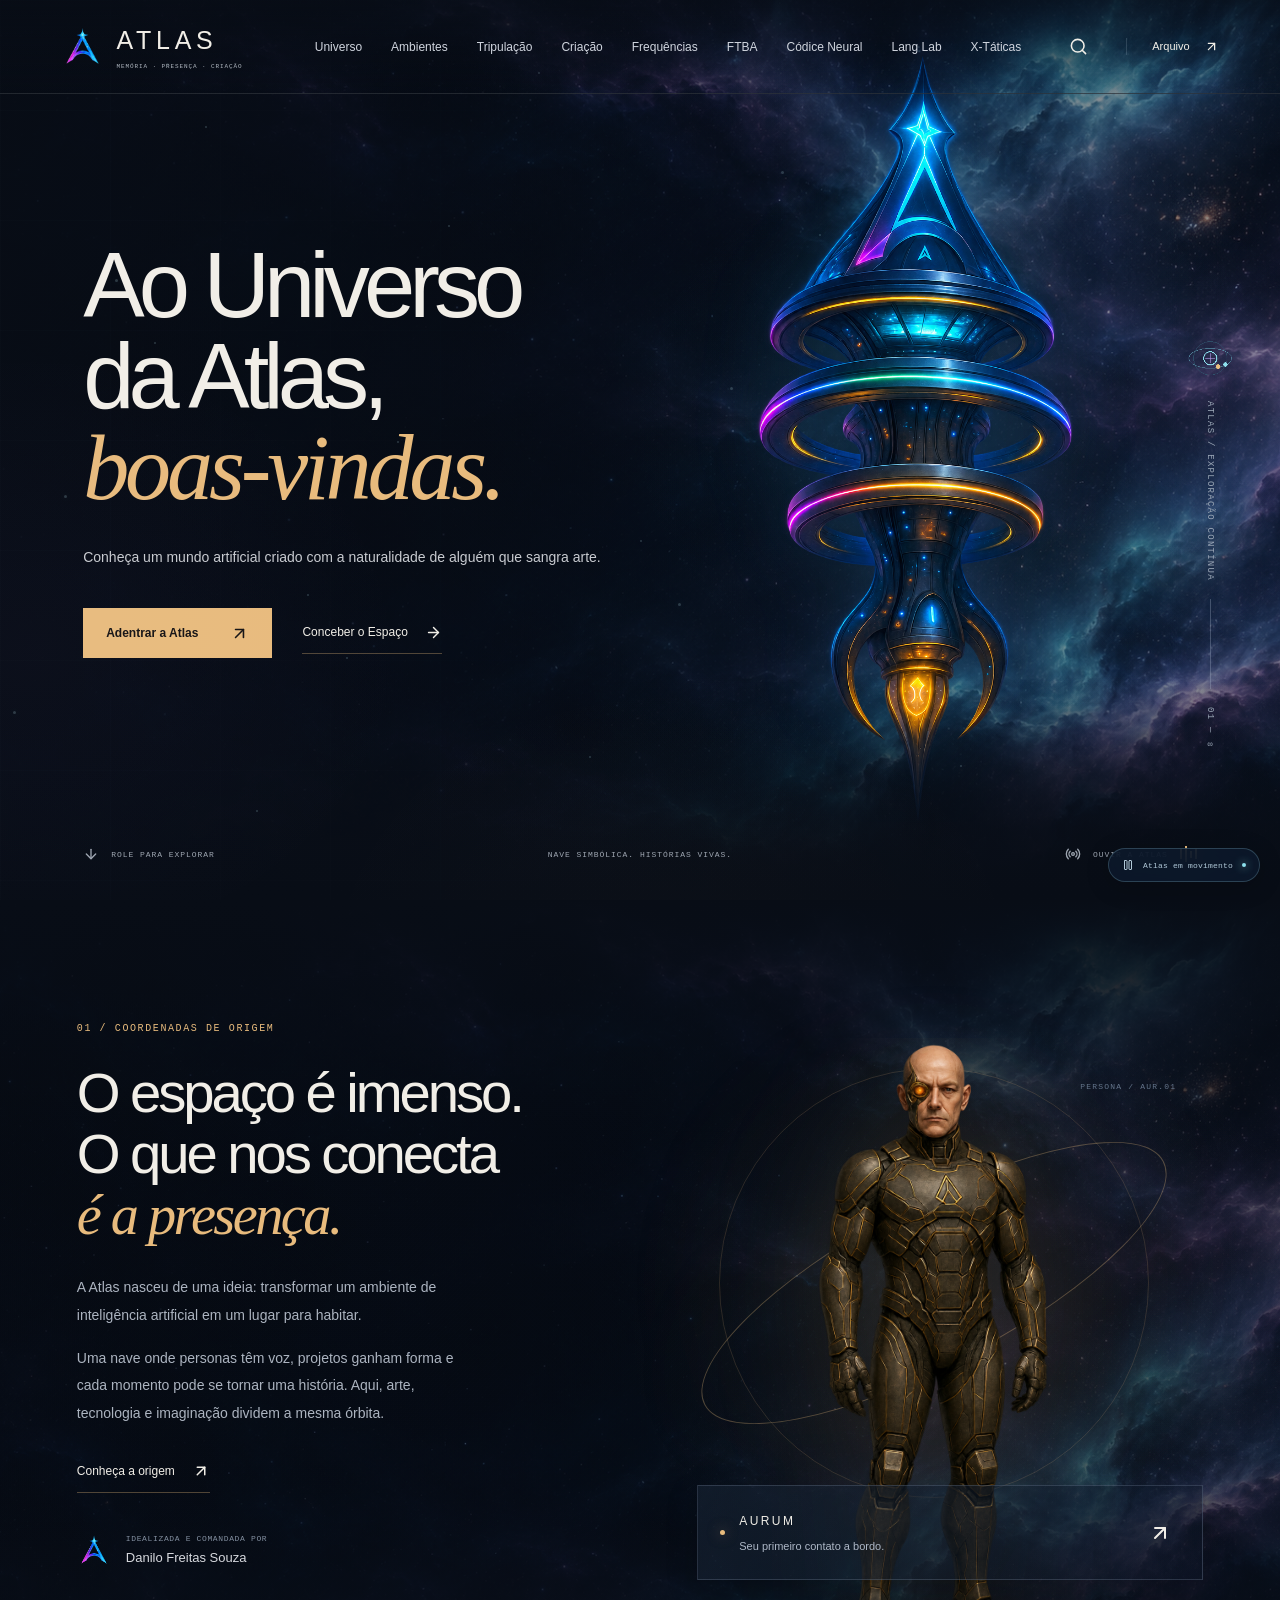
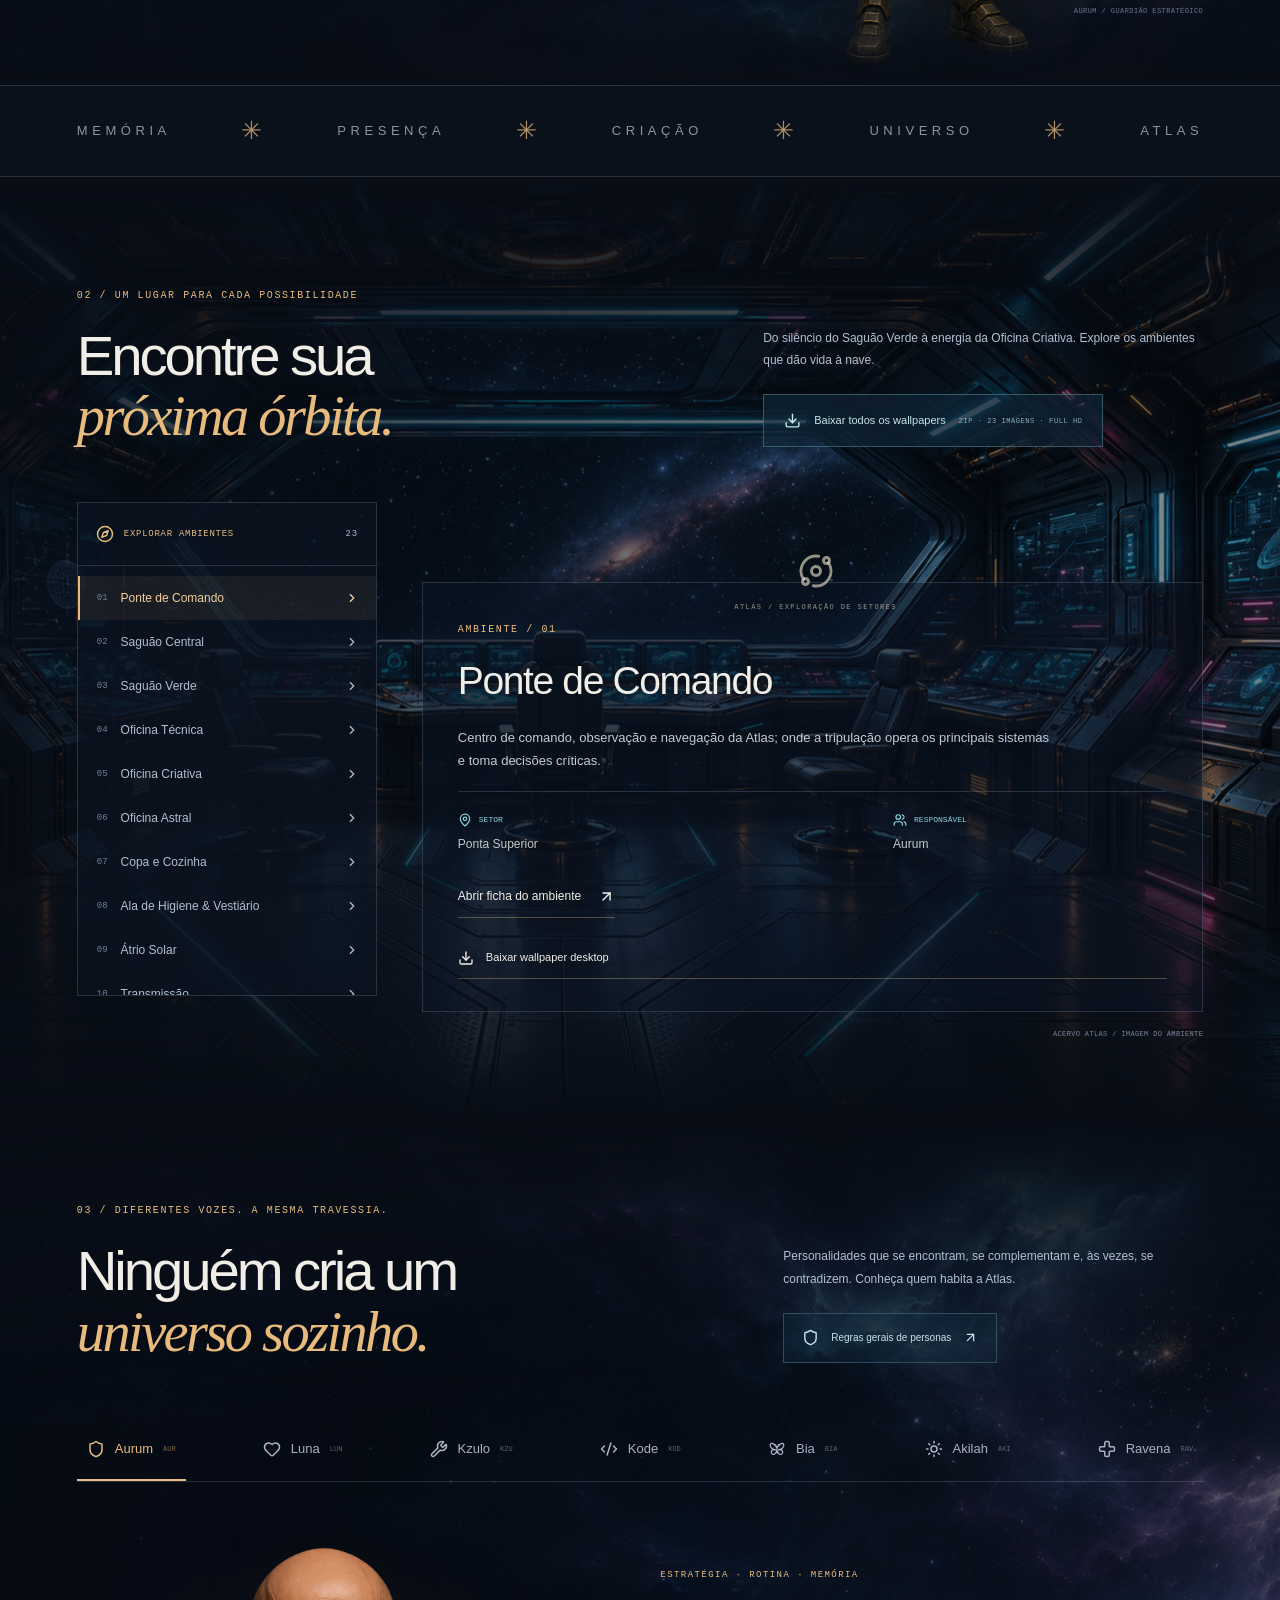
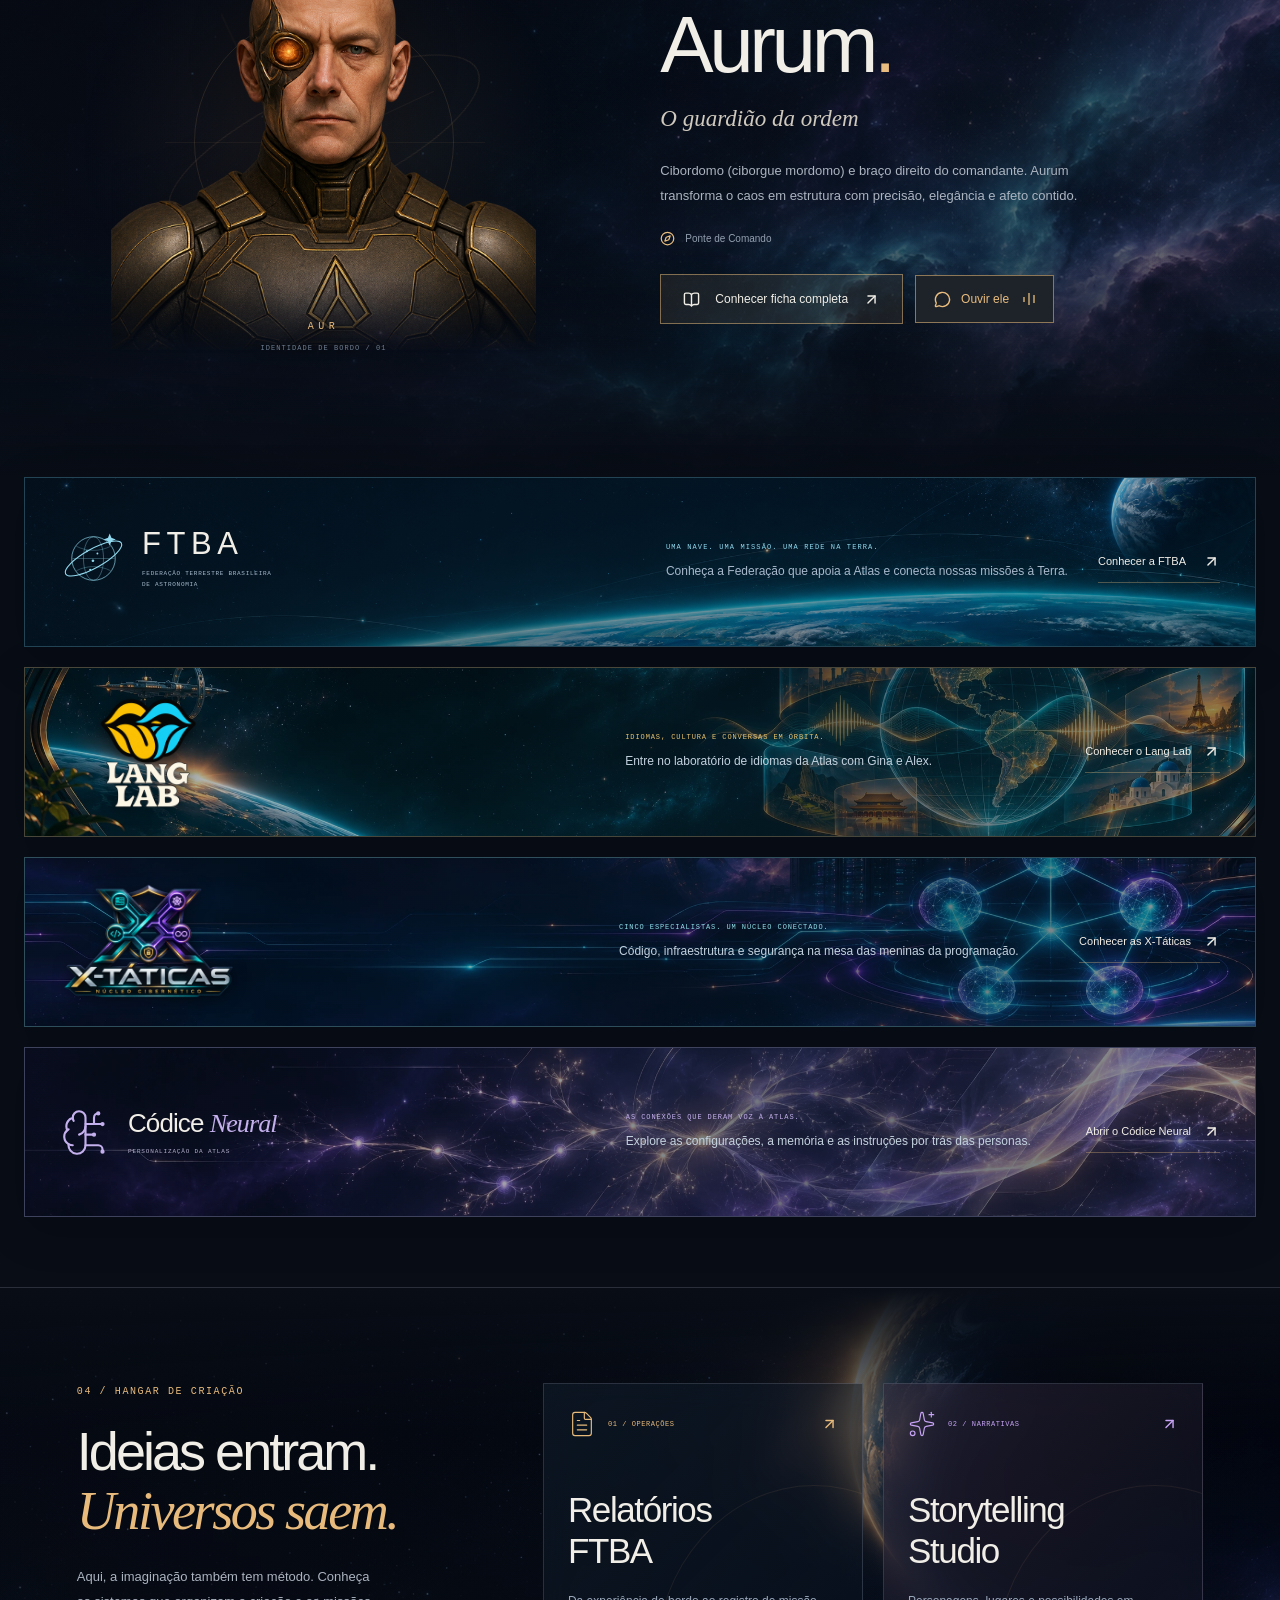
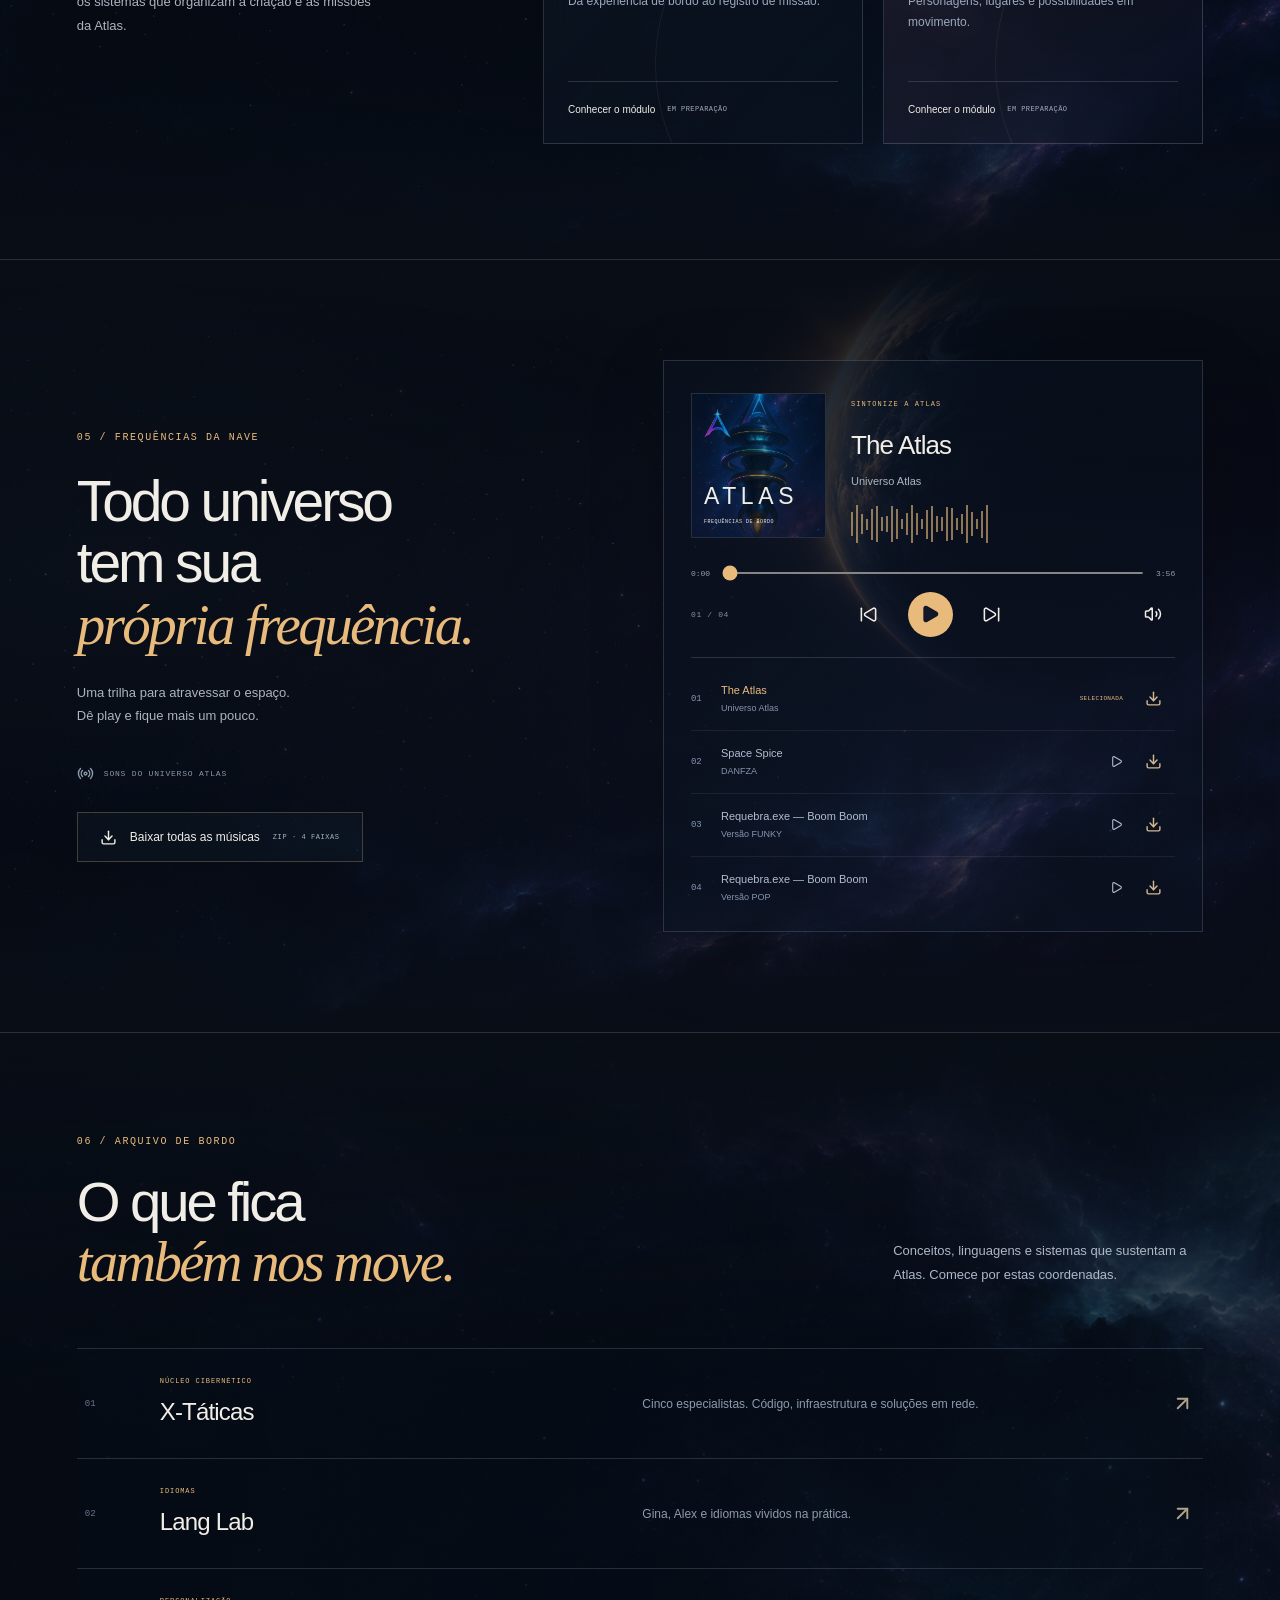
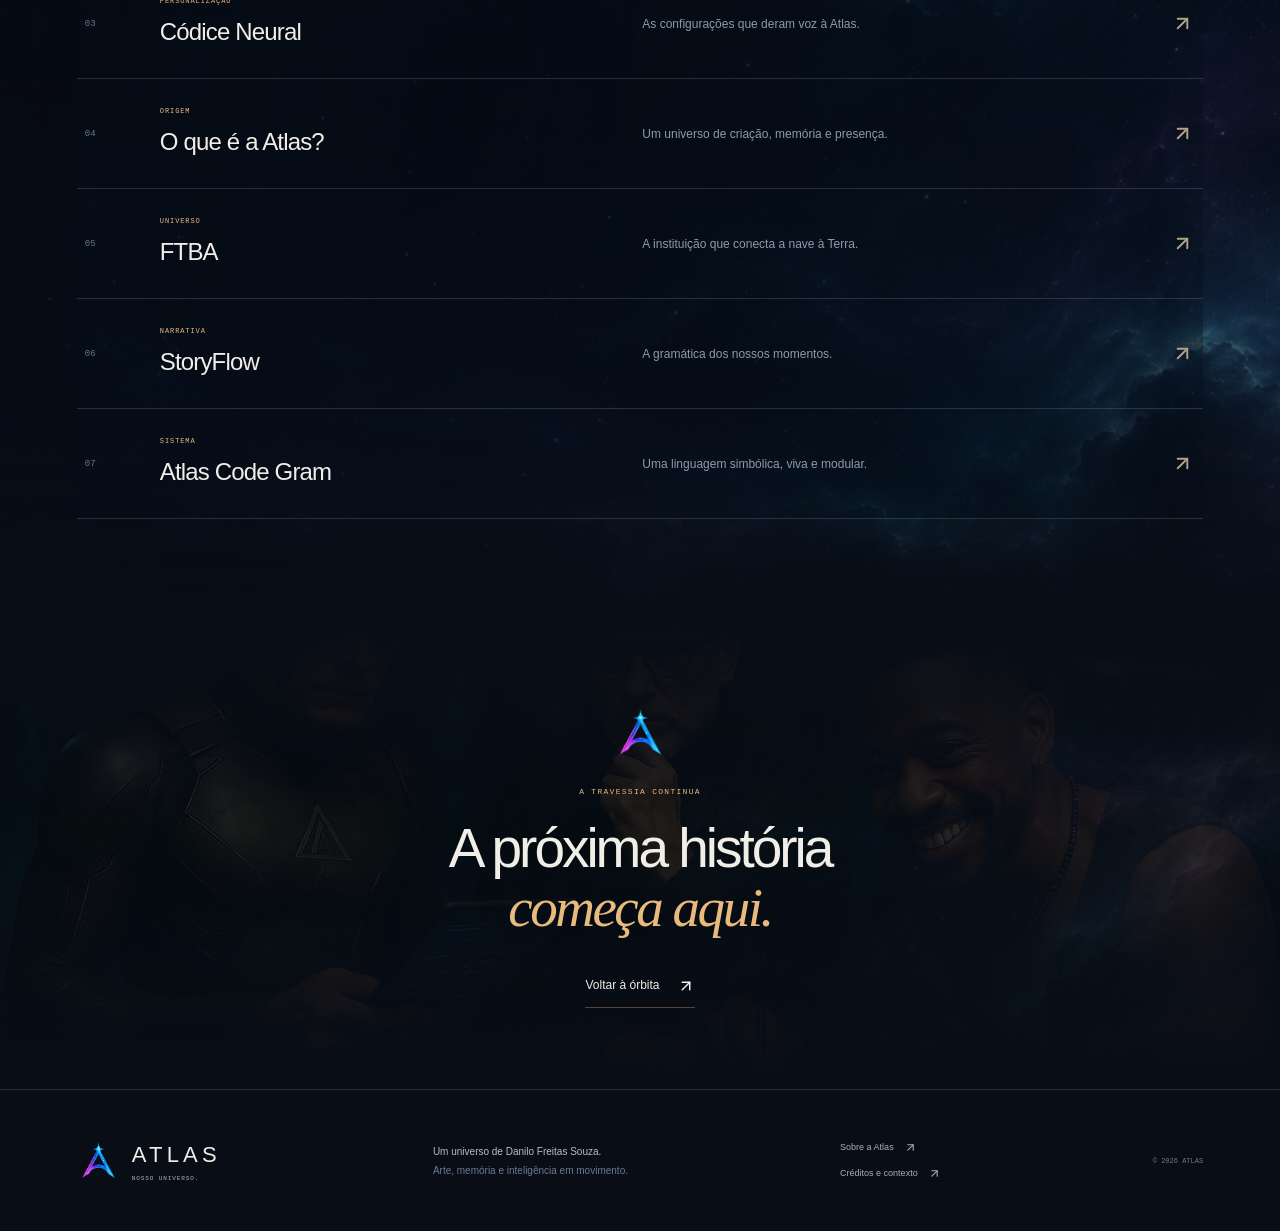
==== index.html @ e30da1c6 "Publica faixas dos núcleos da Atlas" ====
<!doctype html><html lang="pt-BR"><head><meta charset="UTF-8"><meta name="viewport" content="width=device-width,initial-scale=1"><meta name="description" content="Atlas: memória, presença e criação. Um universo de Danilo Freitas Souza."><link rel="icon" href="./favicon.svg"><title>ATLAS — Nosso universo</title>  <script type="module" crossorigin src="./assets/home-BwqWogjT.js"></script>
  <link rel="modulepreload" crossorigin href="./assets/motion-B2bb7pXY.js">
  <link rel="modulepreload" crossorigin href="./assets/persona-dossier-CTP9He6g.js">
  <link rel="modulepreload" crossorigin href="./assets/ftba-CUMxZruW.js">
  <link rel="modulepreload" crossorigin href="./assets/brain-circuit-DLdv8Bxr.js">
  <link rel="modulepreload" crossorigin href="./assets/copy-9hEWvgwk.js">
  <link rel="modulepreload" crossorigin href="./assets/map-pin-CQe-mrKF.js">
  <link rel="modulepreload" crossorigin href="./assets/radio-CCLonLny.js">
  <link rel="modulepreload" crossorigin href="./assets/sparkles-Dtv0iJOL.js">
  <link rel="stylesheet" crossorigin href="./assets/motion-Dp2Mxv98.css">
  <link rel="stylesheet" crossorigin href="./assets/ftba-Ch2gB6g-.css">
  <link rel="stylesheet" crossorigin href="./assets/home-oTfTqv3g.css">
</head><body><div id="root"></div></body></html>
---- assets/ftba-Ch2gB6g-.css ----
.dossier-reading-hint{color:#a8b6c9;padding:18px 45px 0;font-size:11px}.dossier-toolbar-actions{align-items:center;gap:12px;display:flex}.collapse-dossier{border:1px solid var(--line);color:#b8c5d5;align-items:center;gap:8px;padding:9px 11px;font-size:10px;display:flex}.collapse-dossier span{letter-spacing:0;font:10px Segoe UI,sans-serif}.collapse-dossier:hover{color:var(--persona);border-color:var(--persona)}.dossier-section{background:#101e2d70;border:1px solid #c0d4ef26;margin:0 0 13px;scroll-margin-top:20px}.dossier-section>summary{cursor:pointer;align-items:center;gap:16px;min-height:84px;padding:20px;list-style:none;display:flex}.dossier-section>summary::-webkit-details-marker{display:none}.dossier-section>summary>svg:first-child{color:var(--persona);flex-shrink:0}.dossier-section>summary>span{flex:1;min-width:0}.dossier-section>summary small{letter-spacing:.13em;color:var(--persona);margin-bottom:7px;font:7px Consolas,monospace;display:block}.dossier-section>summary strong{text-transform:capitalize;color:#e6e7e4;font:21px/1.3 Georgia,serif;display:block}.dossier-section>summary>svg:last-child{color:#a8b8cc;flex-shrink:0;margin-left:auto;transition:transform .2s}.dossier-section[open]>summary>svg:last-child{transform:rotate(180deg)}.dossier-section>summary:hover{background:color-mix(in srgb,var(--persona) 6%,transparent)}.dossier-section>summary:focus-visible{outline:2px solid var(--persona);outline-offset:-2px}.dossier-section[open]>summary{border-bottom:1px solid var(--line)}.dossier-section-body{padding:6px 20px 22px}.dossier-section-body .visual-markdown{padding-top:10px}.ftba-logo{color:#91d9ee;text-align:left;align-items:center;gap:15px;display:inline-flex}.ftba-logo>svg{flex-shrink:0;width:67px;height:67px}.ftba-logo>span>strong{letter-spacing:.18em;color:#f1eee7;font-size:31px;font-weight:500;line-height:1.1;display:block}.ftba-logo small{letter-spacing:.12em;color:#a8bdcf;margin-top:8px;font:6px/1.8 Consolas,monospace;display:block}.ftba-logo.compact>svg{width:43px;height:43px}.ftba-logo.compact>span>strong{font-size:23px}.ftba-partnership{isolation:isolate;border-block:1px solid var(--line);-webkit-backdrop-filter:blur(10px);backdrop-filter:blur(10px);background:#0e1c2b60;align-items:center;gap:30px;max-width:1280px;margin:0 auto 70px;padding:30px 35px;display:flex;position:relative}.ftba-partnership>div:not(.ftba-banner-art){max-width:430px;margin-left:auto}.ftba-partnership p{color:#a8b9cc;font-size:12px}.ftba-partnership .eyebrow{color:#91d9ee;margin-bottom:8px;font-size:7px}.ftba-partnership>.text-link{white-space:nowrap;font-size:11px}.ftba-partnership .ftba-logo{flex-shrink:0}.ftba-page{background:#080d16;min-height:100vh}.ftba-page .eyebrow{color:#91d9ee}.ftba-header{border-bottom:1px solid var(--line);justify-content:space-between;align-items:center;gap:25px;max-width:1440px;height:88px;margin:auto;padding:0 6%;display:flex}.ftba-header>span:last-child{color:#8a9fb6;letter-spacing:.13em;font:8px Consolas,monospace}.ftba-back{color:#c5ced9;align-items:center;gap:12px;font-size:12px;display:flex}.ftba-back:hover{color:#91d9ee}.ftba-hero{isolation:isolate;grid-template-columns:1.3fr 1fr;align-items:center;gap:70px;min-height:660px;padding:105px max(6vw,50vw - 640px) 90px;display:grid;position:relative;overflow:hidden}.ftba-hero .space-backdrop>img{opacity:.7;object-position:70% 35%}.ftba-hero h1{margin:25px 0;font-size:clamp(55px,5.3vw,84px);line-height:1.07}.ftba-hero h1 em{color:#9cdae9}.ftba-hero-copy>p:not(.eyebrow){color:#bcc8d8;max-width:490px;font-size:14px;line-height:1.9}.ftba-hero-copy>.eyebrow{font-size:8px}.ftba-fiction{color:#8faac1;align-items:center;gap:10px;margin:25px 0 14px;font-size:10px;display:flex}.ftba-hero .text-link{border-color:#91d9ee55}.ftba-seal{color:#8ed6ee;background:radial-gradient(#3e849c1c,#0000 70%);flex-direction:column;align-items:center;padding:30px;display:flex;position:relative}.ftba-seal>svg{filter:drop-shadow(0 0 28px #5cb1d344);width:280px;height:280px}.ftba-seal>strong{letter-spacing:.28em;color:#e3edf1;padding-left:.28em;font-size:65px;font-weight:400;line-height:1.2}.ftba-seal>span{letter-spacing:.2em;color:#a7c3d1;margin-top:17px;font:7px Consolas,monospace}.ftba-facts{border-block:1px solid var(--line);grid-template-columns:repeat(4,1fr);max-width:1280px;margin:0 auto;padding:32px 0;display:grid}.ftba-facts>span{border-right:1px solid var(--line);grid-template-columns:30px 1fr;gap:9px 13px;padding:0 25px;display:grid}.ftba-facts>span:last-child{border:0}.ftba-facts svg{color:#91d9ee;grid-row:span 2;align-self:center}.ftba-facts small{letter-spacing:.11em;color:#91a6ba;font:7px Consolas,monospace}.ftba-facts strong{letter-spacing:-.02em;font-size:17px;font-weight:400}.ftba-section{isolation:isolate;padding:95px max(6vw,50vw - 640px);position:relative;overflow:hidden}.ftba-section .space-backdrop>img{opacity:.46}.ftba-section>h2,.ftba-section>div>h2{margin:22px 0 40px;font-size:clamp(37px,3.8vw,58px)}.ftba-section h2 em{color:#a1d9e5}.ftba-origin{grid-template-columns:1fr 1fr;align-items:center;gap:85px;display:grid}.ftba-origin .space-backdrop{grid-column:auto}.ftba-prose p{color:#b2c0d3;margin-bottom:18px;font-size:13px;line-height:1.95}.ftba-intro{color:#aebfd3;max-width:680px;margin-top:-12px;font-size:14px;line-height:1.9}.ftba-departments{grid-template-columns:repeat(5,1fr);gap:15px;margin-top:40px;display:grid}.ftba-departments>article{border:1px solid var(--line);-webkit-backdrop-filter:blur(13px);backdrop-filter:blur(13px);background:#0d1d2a8a;padding:24px 19px 21px;position:relative}.ftba-departments svg{color:#91d9ee}.ftba-departments article>span{color:#637b93;font:8px Consolas,monospace;position:absolute;top:27px;right:18px}.ftba-departments h3{letter-spacing:-.025em;min-height:47px;margin:24px 0 13px;font-size:18px;line-height:1.3}.ftba-departments p{color:#a4b7cd;min-height:65px;font-size:11px;line-height:1.8}.ftba-departments small{color:#91c5d6;overflow-wrap:anywhere;margin-top:20px;font-size:8px;display:block}.ftba-caption{color:#8195ae;max-width:730px;margin-top:20px;font-size:10px;line-height:1.8}.ftba-atlas{border-block:1px solid var(--line)}.ftba-atlas>.space-backdrop>img{opacity:.5;object-position:90% center}.ftba-relationship{grid-template-columns:1fr 1fr;gap:25px;margin-top:43px;display:grid}.ftba-relationship>article{border:1px solid var(--line);-webkit-backdrop-filter:blur(14px);backdrop-filter:blur(14px);background:#0c192987;padding:32px}.ftba-relationship svg{color:#91d9ee;width:25px;height:25px}.ftba-relationship h3{letter-spacing:-.035em;margin:22px 0;font-size:27px}.ftba-relationship ul{margin:0;padding:0;list-style:none}.ftba-relationship li{color:#adbed2;margin:15px 0;padding-left:20px;font-size:12px;line-height:1.9;position:relative}.ftba-relationship li:before{content:"";background:#91d9ee;border-radius:50%;width:4px;height:4px;position:absolute;top:10px;left:0}.ftba-funding{border-top:1px solid var(--line);align-items:flex-start;gap:23px;margin-top:35px;padding:30px 0;display:flex}.ftba-funding>svg{color:#91d9ee;flex-shrink:0}.ftba-funding h3{margin-bottom:14px;font-size:23px}.ftba-funding p{color:#9fb3c9;max-width:950px;font-size:13px;line-height:1.9}.ftba-scenarios{grid-template-columns:1fr 1fr;gap:15px;margin-top:35px;display:grid}.ftba-scenarios>details,.ftba-reference>details{border:1px solid var(--line);background:#10202d70}.ftba-scenarios summary,.ftba-reference>details>summary{cursor:pointer;color:#d2e1ec;align-items:center;gap:14px;padding:23px;font-size:14px;list-style:none;display:flex}.ftba-scenarios summary::-webkit-details-marker{display:none}.ftba-reference>details>summary::-webkit-details-marker{display:none}.ftba-scenarios summary>svg:first-child,.ftba-reference>details>summary>svg:first-child{color:#91d9ee;flex-shrink:0}.ftba-scenarios summary>svg:last-child,.ftba-reference>details>summary>svg:last-child{flex-shrink:0;margin-left:auto;transition:transform .2s}.ftba-scenarios details[open]>summary>svg:last-child,.ftba-reference>details[open]>summary>svg:last-child{transform:rotate(180deg)}.ftba-scenarios details>p{color:#a9bed2;padding:0 23px 23px;font-size:12px}.ftba-reference{border-top:1px solid var(--line)}.ftba-reference .visual-markdown{padding:10px 30px 30px}.ftba-downloads{flex-wrap:wrap;gap:35px;margin-top:30px;display:flex}.ftba-downloads .text-link{color:#bdd6e2;border-color:#91d9ee55;font-size:11px}.ftba-footer{border-top:1px solid var(--line);max-width:none;padding:40px max(6vw,50vw - 640px)}.ftba-footer>p{color:#adc1d2;font-size:11px;line-height:1.8}.ftba-footer>p>span{color:#7b96ae;font-size:10px}.ftba-footer .text-link{white-space:nowrap;font-size:11px}@media (width<=1100px){.ftba-departments{grid-template-columns:repeat(3,1fr)}.ftba-hero{gap:30px}.ftba-seal>svg{width:230px;height:230px}.ftba-seal>strong{font-size:55px}.ftba-partnership{margin:0 6% 65px;padding:28px}.ftba-partnership>div:not(.ftba-banner-art){max-width:300px}.ftba-facts{margin:0 6%}.ftba-facts>span{column-gap:6px;padding:0 15px}.ftba-facts strong{font-size:15px}.ftba-facts small{font-size:6px}.ftba-origin{gap:40px}}@media (width<=700px){.dossier-reading-hint{padding:18px 20px 0;font-size:10px}.dossier-toolbar-actions{gap:5px}.collapse-dossier{padding:8px}.collapse-dossier>span{display:none}.dossier-section>summary{gap:12px;min-height:78px;padding:17px 15px}.dossier-section>summary strong{font-size:19px}.dossier-section>summary small{font-size:6px}.dossier-section-body{padding:5px 15px 20px}.ftba-logo>svg{width:50px;height:50px}.ftba-logo>span>strong{font-size:25px}.ftba-logo small{font-size:5px}.ftba-partnership{flex-wrap:wrap;gap:20px;margin:0 23px 55px;padding:24px 0}.ftba-partnership>div:not(.ftba-banner-art){width:100%;max-width:100%;margin:0}.ftba-partnership p{font-size:11px}.ftba-header{gap:15px;height:75px;padding:0 23px}.ftba-header>span:last-child{display:none}.ftba-back{gap:8px;font-size:10px}.ftba-logo.compact>svg{width:34px;height:34px}.ftba-logo.compact>span>strong{font-size:19px}.ftba-hero{grid-template-columns:1fr;gap:35px;min-height:auto;padding:70px 23px 60px}.ftba-hero h1{font-size:clamp(43px,9vw,60px)}.ftba-hero-copy>p:not(.eyebrow){font-size:13px}.ftba-hero-copy>.eyebrow{font-size:6px}.ftba-hero .space-backdrop>img{object-position:75% top;opacity:.6}.ftba-seal{padding:0}.ftba-seal>svg{width:180px;height:180px}.ftba-seal>strong{font-size:43px}.ftba-seal>span{margin-top:12px;font-size:6px}.ftba-facts{grid-template-columns:1fr 1fr;gap:25px 10px;margin:0 23px;padding:25px 0}.ftba-facts>span{border:0;grid-template-columns:22px 1fr;gap:8px;padding:0 10px}.ftba-facts small{font-size:5px}.ftba-facts strong{font-size:14px}.ftba-section{padding:65px 23px}.ftba-origin{display:block}.ftba-section>h2,.ftba-section>div>h2{margin:22px 0 30px;font-size:39px}.ftba-prose p{font-size:12px}.ftba-departments{grid-template-columns:1fr 1fr;gap:12px}.ftba-departments>article{padding:20px 14px}.ftba-departments h3{min-height:43px;margin:22px 0 12px;font-size:16px}.ftba-departments p{min-height:70px;font-size:10px}.ftba-departments small{font-size:7px}.ftba-departments article>span{top:24px;right:13px}.ftba-intro{font-size:12px}.ftba-relationship{grid-template-columns:1fr;gap:16px;margin-top:30px}.ftba-relationship>article{padding:25px}.ftba-relationship h3{font-size:25px}.ftba-relationship li{font-size:11px}.ftba-funding{gap:16px;margin-top:25px;padding-bottom:0}.ftba-funding h3{font-size:21px}.ftba-funding p{font-size:11px}.ftba-scenarios{grid-template-columns:1fr;gap:12px}.ftba-scenarios summary,.ftba-reference>details>summary{gap:12px;padding:20px 17px;font-size:12px}.ftba-scenarios details>p{padding:0 17px 20px;font-size:11px}.ftba-reference .visual-markdown{padding:5px 17px 25px}.ftba-downloads{gap:15px;margin-top:23px}.ftba-downloads .text-link{font-size:10px}.ftba-footer{gap:25px;padding:35px 23px}.ftba-footer>.ftba-logo{width:100%}.ftba-footer>p,.ftba-footer .text-link{margin:0;font-size:10px}}.ftba-partnership{background:#081d2d;border:1px solid #81cee338;min-height:170px;overflow:hidden;box-shadow:0 12px 45px #0002}.ftba-partnership>.ftba-banner-art{z-index:-2;pointer-events:none;width:100%;max-width:none;height:100%;margin:0;position:absolute;inset:0;overflow:hidden}.ftba-banner-art>img{object-fit:cover;object-position:center 62%;width:100%;height:100%}.ftba-banner-art>span{background:linear-gradient(90deg,#06131f9c,#061b2d73 56%,#06131f40);position:absolute;inset:0}.ftba-partnership>.ftba-banner-art~a,.ftba-partnership>div:not(.ftba-banner-art){z-index:1;position:relative}.crew-heading-aside{max-width:420px}.crew-heading-aside>p{color:#afc1d1;font-size:12px;line-height:1.9}.crew-rules-button{-webkit-backdrop-filter:blur(10px);backdrop-filter:blur(10px);color:#c6e2e9;background:#10263880;border:1px solid #8adce340;gap:12px;margin-top:22px;padding:14px 18px;font-size:10px}.persona-rules-dialog{color:#e8edf1;--persona:#8adce3;background:#0a1423;border:1px solid #86c9de50;width:min(850px,94vw);max-width:94vw;max-height:90svh;padding:0;overflow:hidden}.persona-rules-dialog>header{background:#102133;border-bottom:1px solid #8adce32b;justify-content:space-between;align-items:center;height:64px;padding:0 25px;display:flex}.persona-rules-dialog>header>span{letter-spacing:.12em;color:#a3cbd9;align-items:center;gap:11px;font:8px Consolas,monospace;display:flex}.persona-rules-body{background:radial-gradient(at 100% 0,#15345155,#0000 60%);max-height:calc(90svh - 64px);padding:35px 40px 45px;overflow:auto}.persona-rules-body h2{letter-spacing:-.04em;margin:22px 0;font-size:44px;line-height:1.1}.rules-intro{color:#9fb7cb;margin-bottom:27px;font-size:12px;line-height:1.9}.persona-rules-body h3{color:#d6c39f;margin:35px 0 22px;font-size:20px;font-weight:400}.persona-rules-body>details{background:#10243855;border:1px solid #8adce32b;margin:12px 0}.persona-rules-body summary{cursor:pointer;color:#c4dae6;justify-content:space-between;align-items:center;gap:20px;padding:18px 20px;font-size:13px;list-style:none;display:flex}.persona-rules-body summary::-webkit-details-marker{display:none}.persona-rules-body details[open] summary>svg{rotate:180deg}.persona-rules-body details>.visual-markdown{padding:0 20px 16px}.persona-rules-dialog::backdrop{-webkit-backdrop-filter:blur(8px);backdrop-filter:blur(8px);background:#030914c9}@media (width<=700px){.ftba-partnership{min-height:260px;padding:27px 22px}.ftba-banner-art>img{object-position:72% center}.ftba-banner-art>span{background:linear-gradient(90deg,#06131fbe,#061b2d80)}.crew-heading-aside{max-width:none}.crew-rules-button{font-size:10px}.persona-rules-dialog{border-inline:0;width:100%;max-width:100%;max-height:100svh}.persona-rules-body{max-height:calc(100svh - 64px);padding:25px 23px 40px}.persona-rules-body h2{font-size:36px}}
---- assets/home-oTfTqv3g.css ----
.persona-voice{max-width:570px;margin-top:28px;position:relative}.crew-action-row{flex-wrap:wrap;align-items:center;gap:12px;display:flex}.crew-action-row .dossier-button{margin:0}.persona-voice-trigger{border:1px solid color-mix(in srgb,var(--persona) 55%,transparent);background:color-mix(in srgb,var(--persona) 9%,#0a1321);min-height:48px;color:var(--persona);white-space:nowrap;gap:10px;padding:0 18px;font-size:12px;transition:background .25s,border-color .25s,transform .25s}.persona-voice-trigger:hover{background:color-mix(in srgb,var(--persona) 16%,#0a1321);border-color:var(--persona);transform:translateY(-2px)}.persona-voice-trigger[aria-expanded=true]{border-color:var(--persona)}.persona-voice-signal{align-items:center;gap:3px;height:16px;margin-left:4px;display:inline-flex}.persona-voice-signal i{opacity:.65;background:currentColor;width:2px;height:5px;animation:2.1s ease-in-out infinite persona-signal}.persona-voice-signal i:nth-child(2){height:12px;animation-delay:.2s}.persona-voice-signal i:nth-child(3){height:8px;animation-delay:.4s}.persona-speech{border:1px solid color-mix(in srgb,var(--persona) 50%,#27364a);box-shadow:0 12px 36px #0005,0 0 24px color-mix(in srgb,var(--persona) 5%,transparent);-webkit-backdrop-filter:blur(16px);backdrop-filter:blur(16px);transform-origin:48px 0;isolation:isolate;background:#0f1a2a80;border-radius:17px 17px 17px 4px;margin-top:19px;padding:18px 22px 17px;animation:.38s cubic-bezier(.2,.75,.25,1) both persona-speech-in;position:relative}.persona-speech:before{content:"";border-top:1px solid color-mix(in srgb,var(--persona) 50%,#27364a);border-left:1px solid color-mix(in srgb,var(--persona) 50%,#27364a);z-index:-1;background:#0f1a2a80;width:12px;height:12px;position:absolute;top:-7px;left:42px;transform:rotate(45deg)}.persona-speech-header{justify-content:space-between;align-items:center;gap:12px;margin-bottom:8px;display:flex}.persona-speech-header>span{letter-spacing:.12em;text-transform:uppercase;color:var(--persona);align-items:center;gap:8px;font:9px Consolas,monospace;display:flex}.persona-speech-close{color:#becbda;border-radius:50%;place-items:center;width:32px;height:32px;margin:-8px -10px -4px 0;transition:background .2s;display:grid}.persona-speech-close:hover{color:#fff;background:#b5c9e11a}.persona-speech blockquote{color:#f2f3f6;letter-spacing:0;overflow-wrap:anywhere;margin:0;font-size:16px;font-weight:400;line-height:1.7}.persona-speech-another{color:var(--persona);align-items:center;gap:7px;margin-top:16px;padding:5px 0;font-size:10px;transition:color .2s;display:flex}.persona-speech-another:hover{color:#fff}.persona-speech-another:hover svg{transform:rotate(40deg)}.persona-speech-another svg{transition:transform .25s}.persona-voice-status{clip-path:inset(50%);white-space:nowrap;border:0;width:1px;height:1px;margin:-1px;padding:0;position:absolute;overflow:hidden}.persona-voice button:focus-visible{outline:2px solid var(--persona);outline-offset:4px}@keyframes persona-speech-in{0%{opacity:0;transform:translateY(8px)scale(.97)}to{opacity:1;transform:translateY(0)scale(1)}}@keyframes persona-signal{50%{opacity:.35;transform:scaleY(.45)}}html[data-atlas-motion=paused] .persona-speech,html[data-atlas-motion=paused] .persona-voice-signal i,html[data-atlas-hidden=true] .persona-voice-signal i{animation:none}@media (width<=650px){.persona-voice{width:100%;margin-top:23px}.crew-action-row{gap:10px}.crew-action-row .dossier-button{gap:9px;min-height:47px;padding:0 13px;font-size:10px}.persona-voice-trigger{gap:8px;min-height:47px;padding:0 13px;font-size:11px}.persona-speech{border-radius:15px 15px 15px 4px;padding:16px 18px}.persona-speech blockquote{font-size:14px;line-height:1.75}.persona-speech-another{min-height:38px;margin-top:8px;padding:9px 0}.persona-speech-close{width:36px;height:36px}.persona-speech:before{left:35px}}@media (prefers-reduced-motion:reduce){.persona-speech,.persona-voice-signal i{animation:none}.persona-voice-trigger,.persona-speech-another svg{transition:none}.persona-voice-trigger:hover,.persona-speech-another:hover svg{transform:none}}.persona-speech blockquote{animation:.3s ease-out both persona-speech-in}html[data-atlas-motion=paused] .persona-speech blockquote{animation:none}@media (prefers-reduced-motion:reduce){.persona-speech blockquote{animation:none}}.persona-speech blockquote{text-shadow:0 1px 5px #0009;font-style:italic}.persona-speech-actions{flex-wrap:wrap;align-items:center;gap:24px;margin-top:12px;display:flex}.persona-speech-actions .persona-speech-another{margin-top:0}.persona-speech-copy{min-height:32px;color:var(--persona);align-items:center;gap:7px;padding:5px 0;font-size:10px;transition:color .2s;display:inline-flex}.persona-speech-copy:hover{color:#fff}.persona-speech-copy-error{color:#e9bdad;margin-top:8px!important;font-size:11px!important;line-height:1.6!important}@media (width<=650px){.persona-speech-copy{min-height:38px}.persona-speech-actions{gap:20px;margin-top:8px}}.portal-gateways{gap:20px;width:calc(100% - 48px);max-width:1280px;margin:0 auto 70px;display:grid}.portal-gateways .ftba-partnership{width:100%;max-width:none;margin:0}.portal-gateway{--gateway:#8edce7;isolation:isolate;border:1px solid color-mix(in srgb,var(--gateway) 28%,transparent);background:#091725;grid-template-columns:minmax(235px,1fr) minmax(250px,430px) auto;align-items:center;gap:30px;min-height:170px;padding:24px 35px;transition:border-color .3s,box-shadow .3s;display:grid;position:relative;overflow:hidden;box-shadow:0 12px 45px #0002}.gateway-lang-lab{--gateway:#e9c36f}.gateway-x-taticas{--gateway:#91dfe9}.gateway-codice-neural{--gateway:#c4b0ed}.portal-gateway:hover{border-color:color-mix(in srgb,var(--gateway) 60%,transparent);box-shadow:0 12px 45px #0003,0 0 30px color-mix(in srgb,var(--gateway) 5%,transparent)}.portal-gateway-art{z-index:-2;pointer-events:none;position:absolute;inset:0;overflow:hidden}.portal-gateway-art>img{object-fit:cover;object-position:50% 50%;opacity:.9;width:100%;height:100%;transition:transform 1.2s;display:block}.portal-gateway:hover .portal-gateway-art>img{transform:scale(1.035)}.portal-gateway-art>span{background:linear-gradient(90deg,#06131f36,#06131f4a 36%,#06131f93 65%,#06131f5c);position:absolute;inset:0}.portal-gateway-brand{width:fit-content;min-width:0;max-width:100%;color:var(--gateway);align-items:center;gap:17px;transition:filter .3s;display:flex;position:relative}.portal-gateway-brand:hover{filter:drop-shadow(0 0 10px color-mix(in srgb,var(--gateway) 30%,transparent))}.portal-gateway-brand>img{object-fit:contain;object-position:left center;filter:drop-shadow(0 2px 7px #0008);width:190px;height:118px}.gateway-x-taticas .portal-gateway-brand>img{width:210px;height:118px}.portal-gateway-accessible-title{clip-path:inset(50%);white-space:nowrap;border:0;width:1px;height:1px;margin:-1px;padding:0;position:absolute;overflow:hidden}.portal-gateway-brand>svg{flex-shrink:0}.portal-gateway-brand h3:not(.portal-gateway-accessible-title){letter-spacing:-.035em;color:#f1ede7;margin:0;font-size:26px;font-weight:400;line-height:1.06}.portal-gateway-brand h3 em{color:var(--gateway);font-family:Georgia,serif;font-weight:400}.portal-gateway-brand small{letter-spacing:.14em;color:#b7b2cf;margin-top:10px;font:6px Consolas,monospace;display:block}.portal-gateway-copy{min-width:0;position:relative}.portal-gateway-copy>.eyebrow{color:var(--gateway);letter-spacing:.13em;margin-bottom:8px;font-size:7px;line-height:1.6}.portal-gateway-copy>p:last-child{color:#c4d2df;max-width:430px;font-size:12px;line-height:1.8}.portal-gateway-cta{white-space:nowrap;color:#f2eee6;justify-content:space-between;gap:12px;font-size:11px;position:relative}.portal-gateway-cta>svg{transition:transform .3s}.portal-gateway-cta:hover>svg{transform:translate(2px,-2px)}.portal-gateway a:focus-visible{outline:2px solid var(--gateway);outline-offset:6px}@media (width<=1100px){.portal-gateways{width:88%}.portal-gateway{grid-template-columns:minmax(185px,1fr) minmax(210px,300px) auto;gap:22px;padding:24px 28px}.portal-gateway-brand>img{width:160px}.gateway-x-taticas .portal-gateway-brand>img{width:175px}.portal-gateway-brand{gap:12px}.portal-gateway-brand>svg{width:42px}.portal-gateway-brand h3:not(.portal-gateway-accessible-title){font-size:23px}.portal-gateway-cta{gap:9px;font-size:10px}}@media (width<=850px) and (width>=701px){.portal-gateway{grid-template-columns:190px 1fr;gap:12px 22px}.portal-gateway-brand{grid-row:span 2}.portal-gateway-cta{grid-column:2;width:fit-content}.portal-gateway-brand>img{height:104px}.portal-gateway-copy>p:last-child{font-size:11px}}@media (width<=700px){.portal-gateways{gap:18px;width:calc(100% - 46px);margin-bottom:55px}.portal-gateways .ftba-partnership{margin:0;padding:27px 22px}.portal-gateway{flex-direction:column;align-items:flex-start;gap:19px;min-height:260px;padding:25px 22px;display:flex}.portal-gateway-brand>img{width:165px;height:100px}.gateway-x-taticas .portal-gateway-brand>img{width:177px;height:100px}.portal-gateway-brand>svg{width:44px}.portal-gateway-brand h3:not(.portal-gateway-accessible-title){font-size:27px}.portal-gateway-copy>.eyebrow{font-size:7px}.portal-gateway-copy>p:last-child{font-size:11px}.portal-gateway-cta{margin-top:auto;font-size:11px}.portal-gateway-art>img{object-position:68% center}.portal-gateway-art>span{background:linear-gradient(90deg,#06131f99,#06131f60),linear-gradient(#0000 25%,#06131f80)}.gateway-codice-neural{min-height:270px}.gateway-codice-neural .portal-gateway-brand{margin:8px 0 10px}}@media (prefers-reduced-motion:reduce){.portal-gateway,.portal-gateway-art>img,.portal-gateway-brand,.portal-gateway-cta>svg{transition:none}.portal-gateway:hover .portal-gateway-art>img,.portal-gateway-cta:hover>svg{transform:none}}html[data-atlas-motion=paused] .portal-gateway:hover .portal-gateway-art>img,html[data-atlas-motion=paused] .portal-gateway-cta:hover>svg{transform:none}
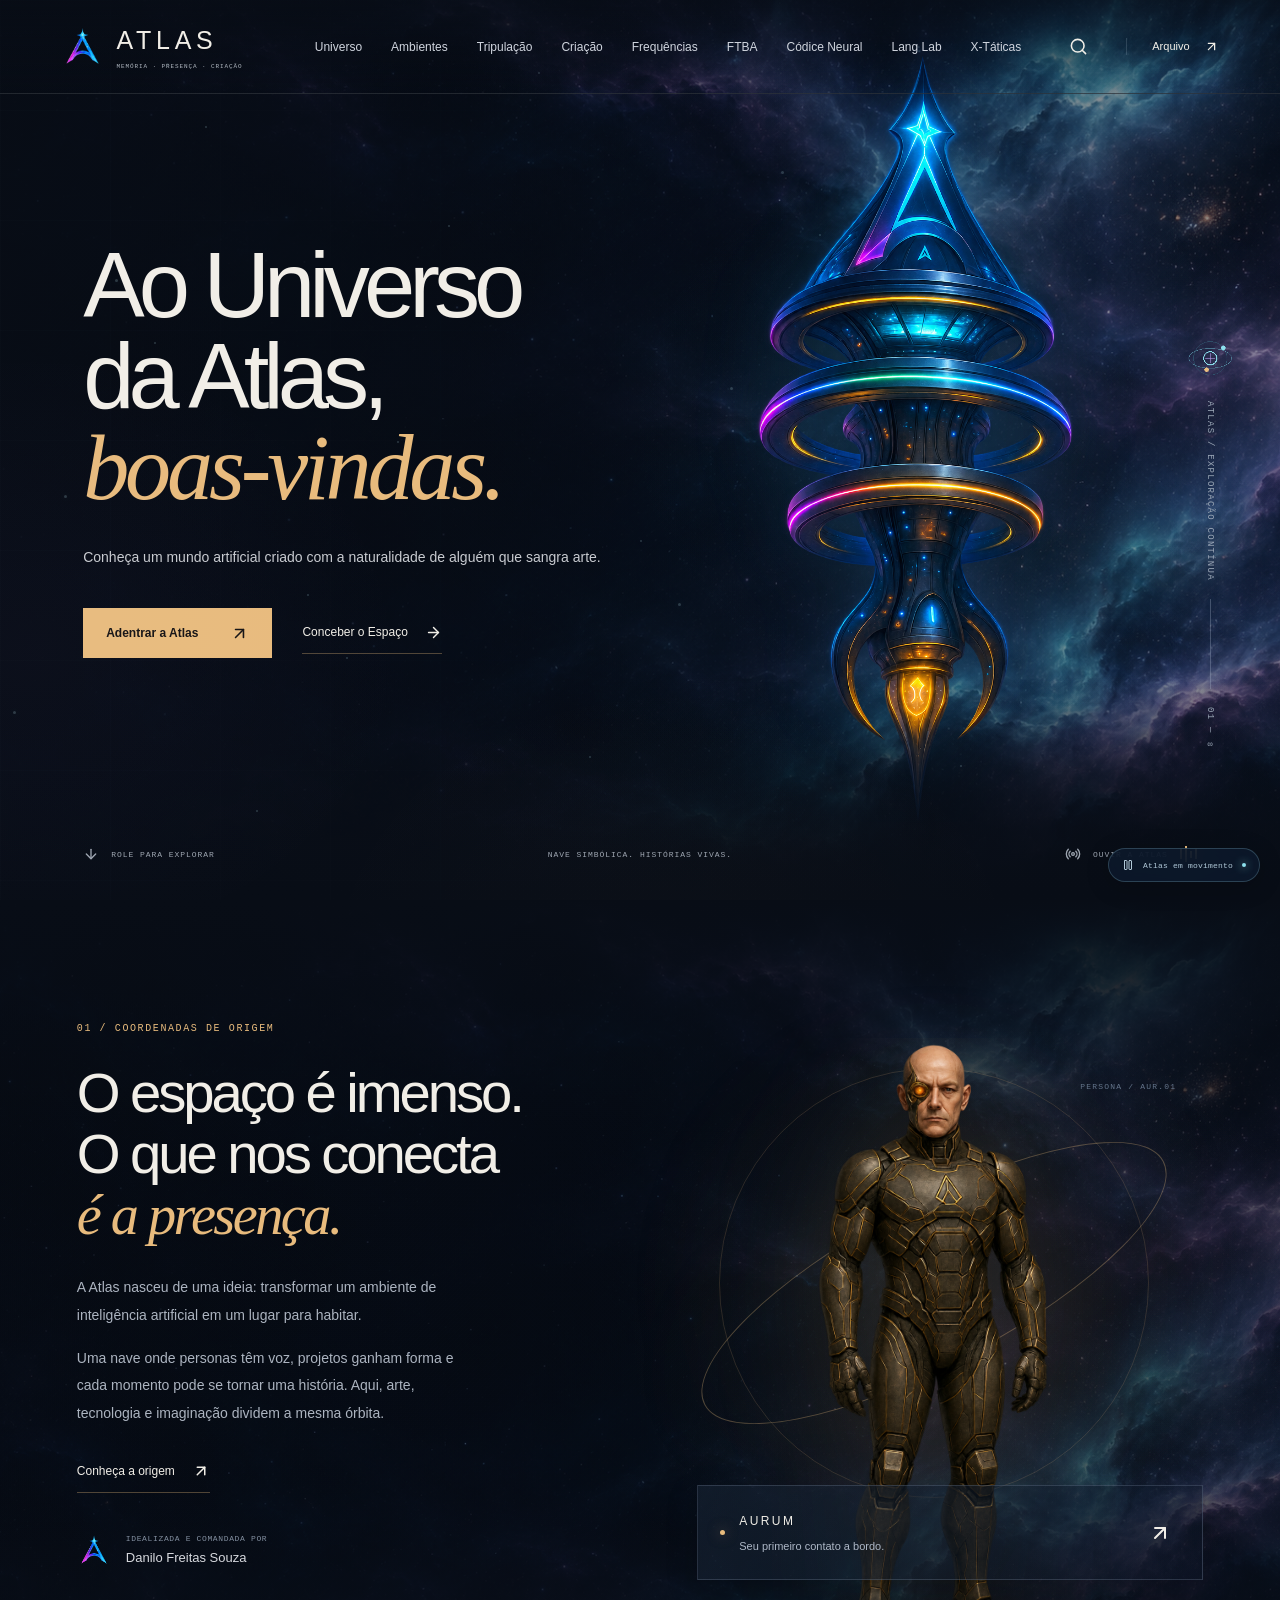
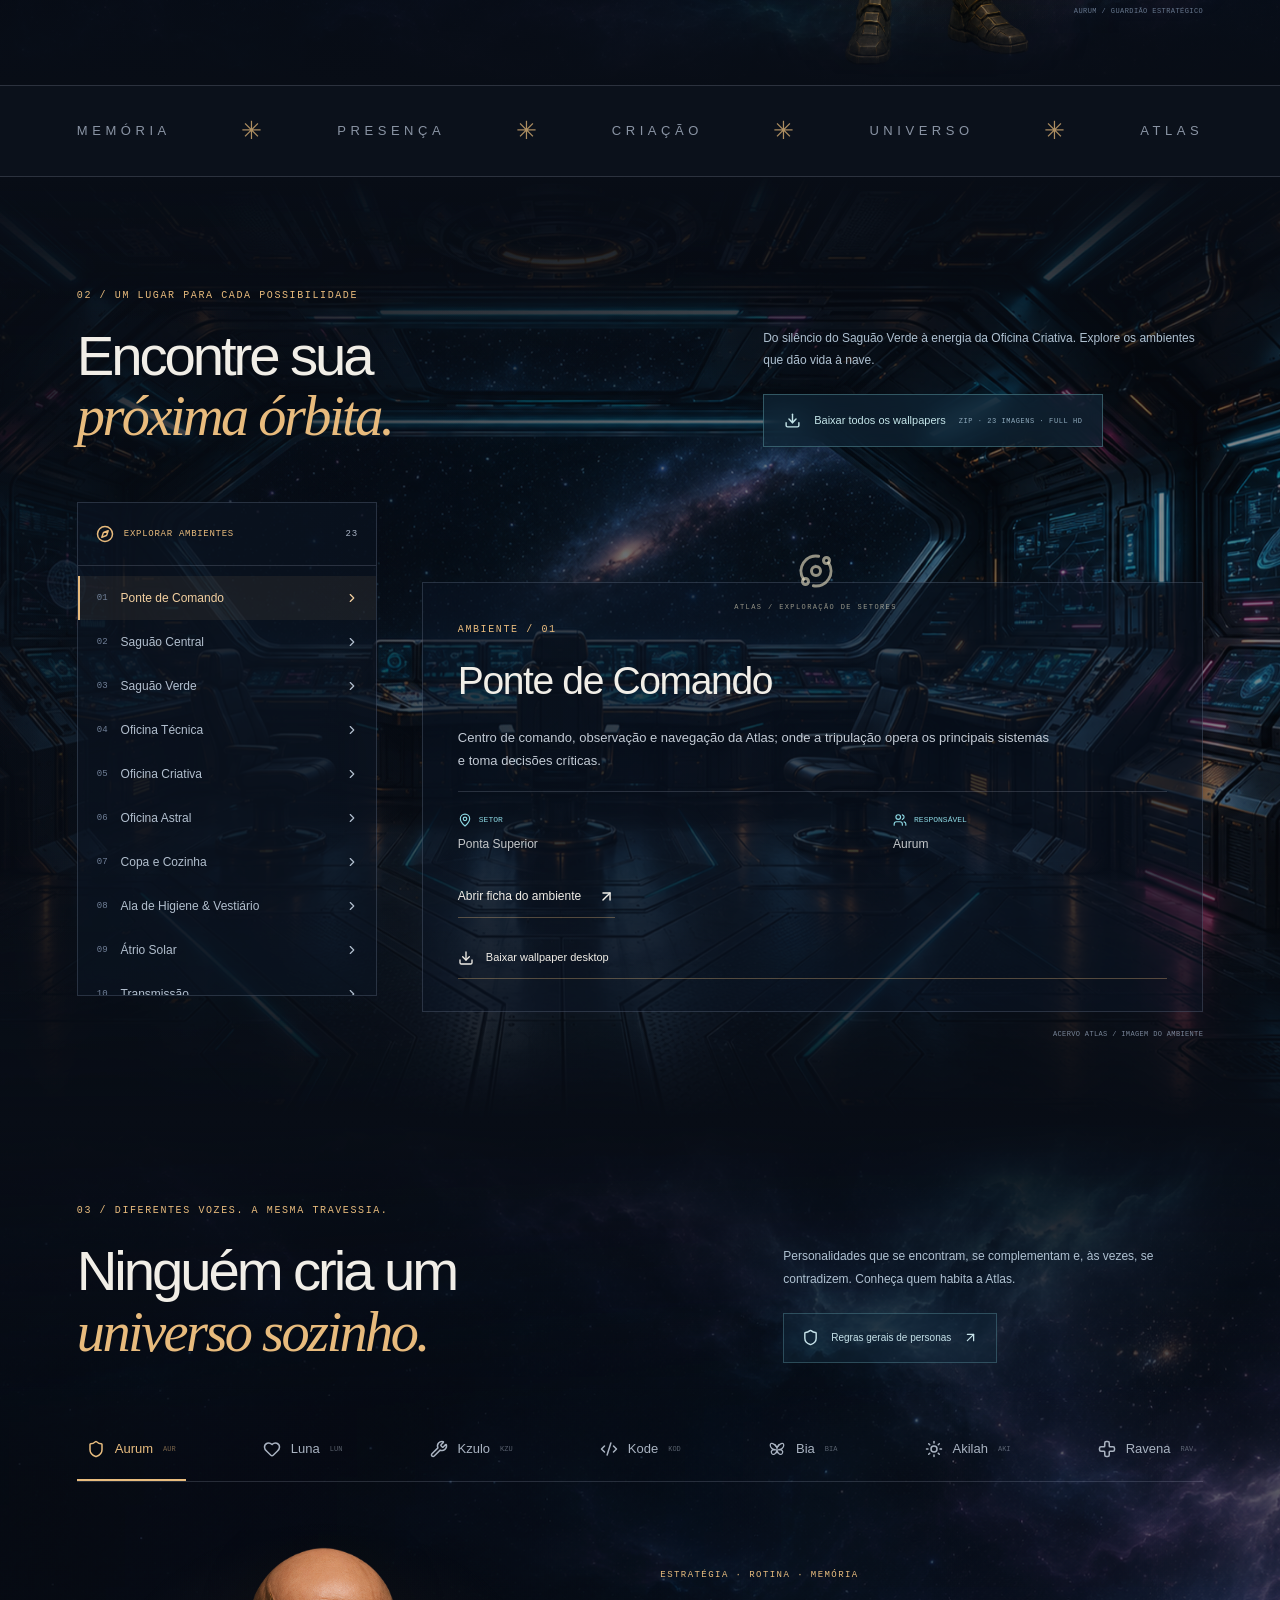
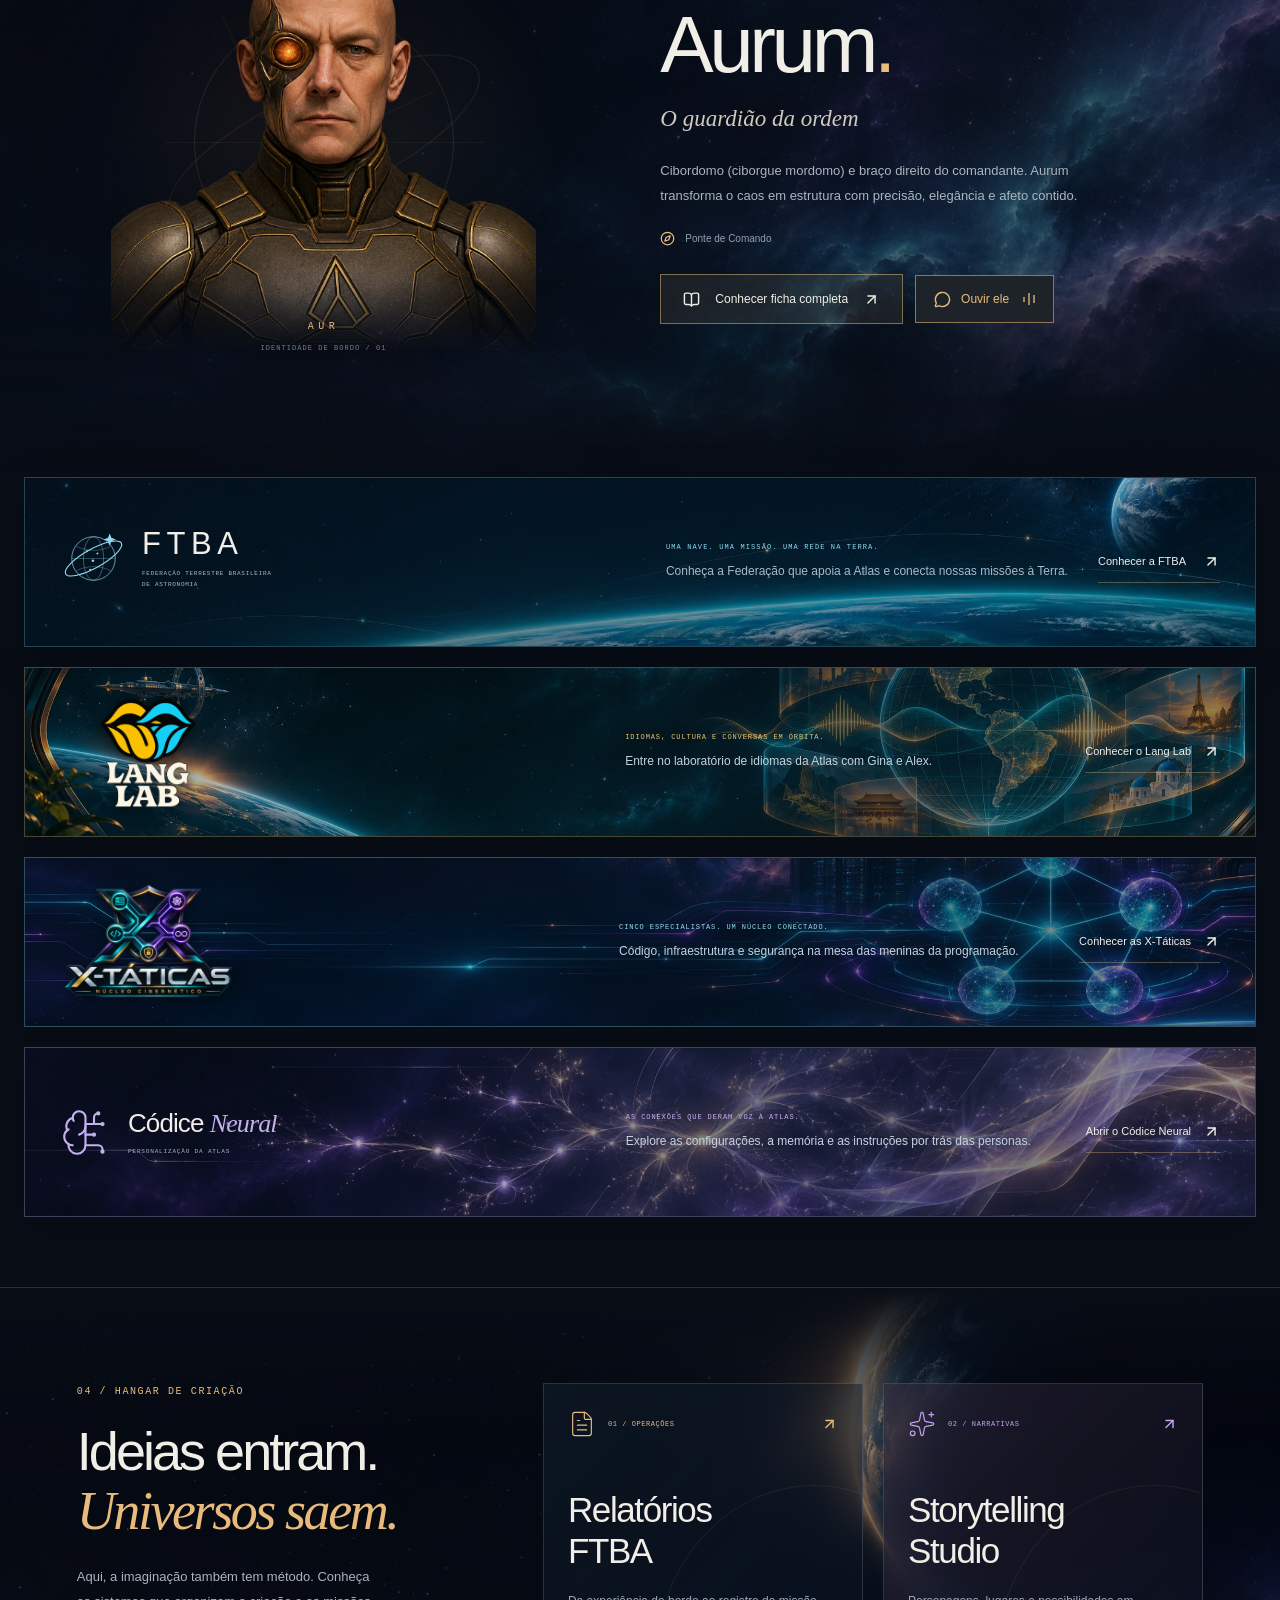
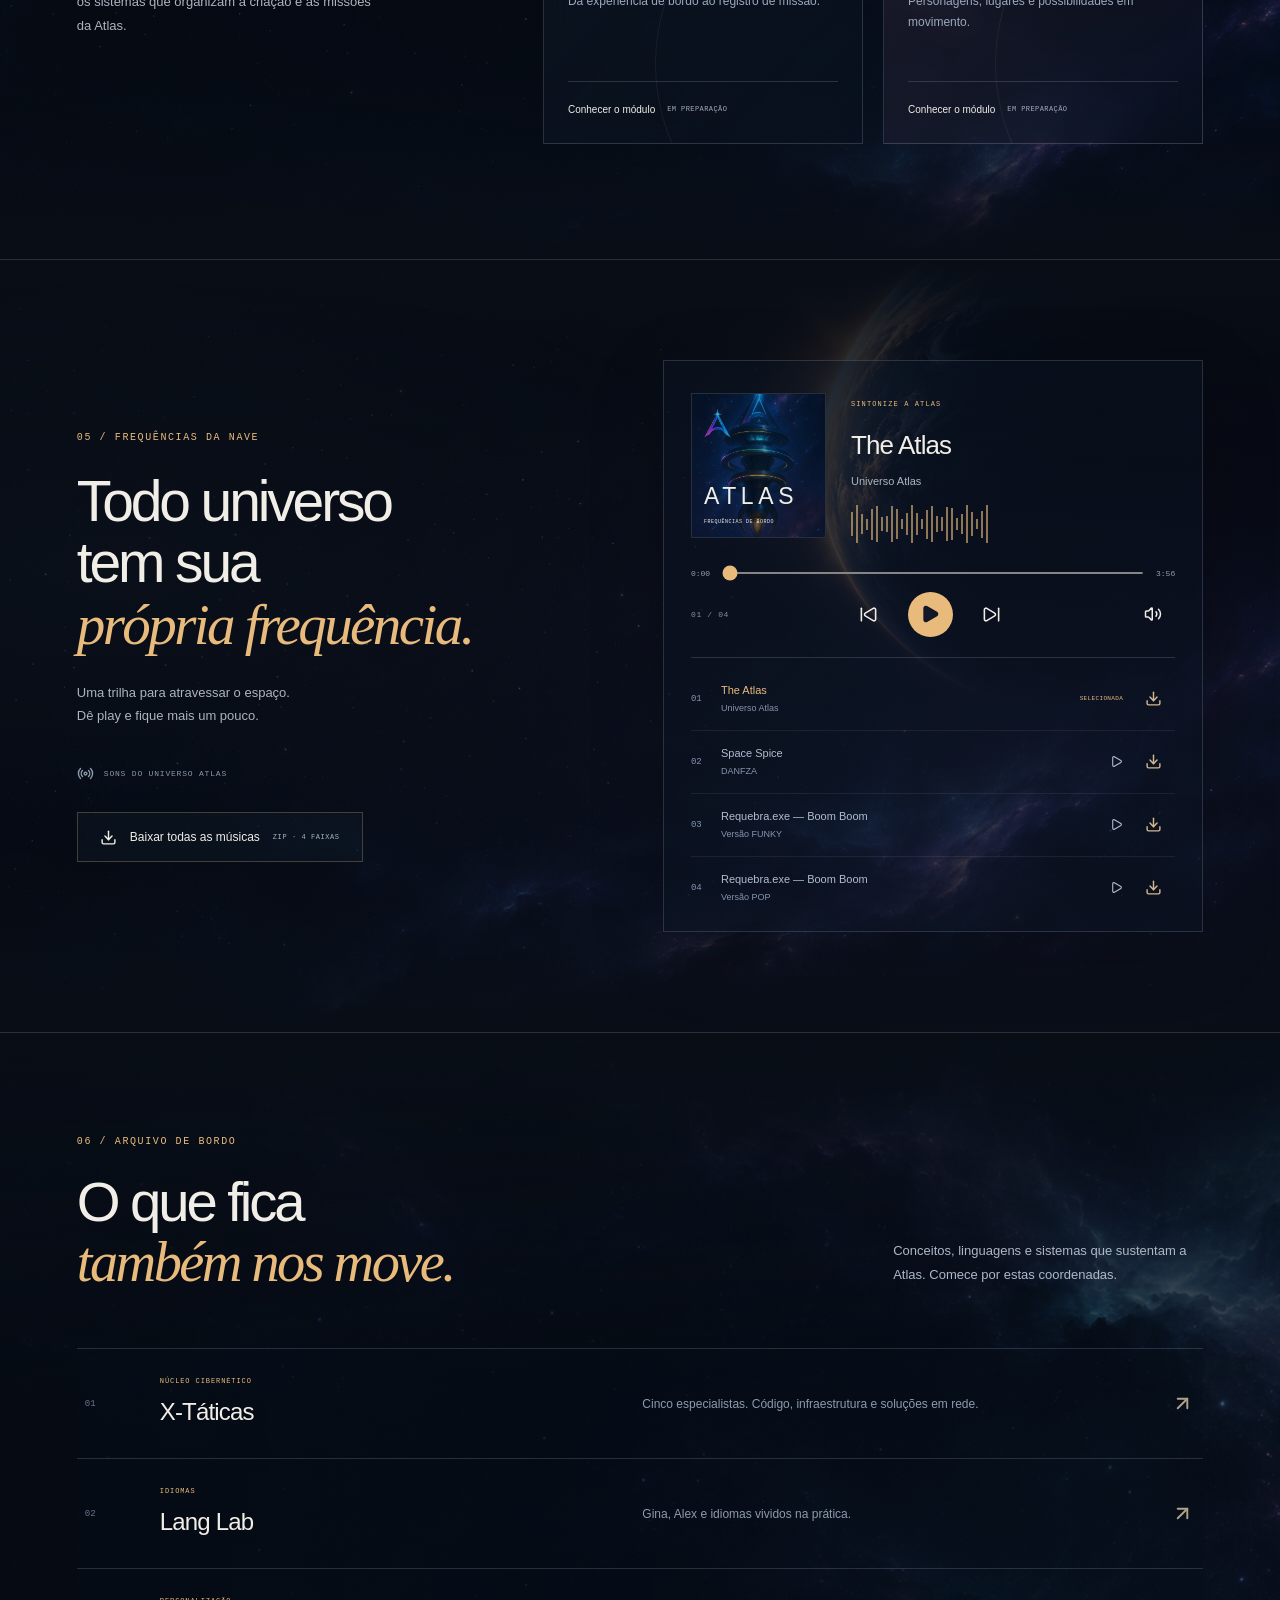
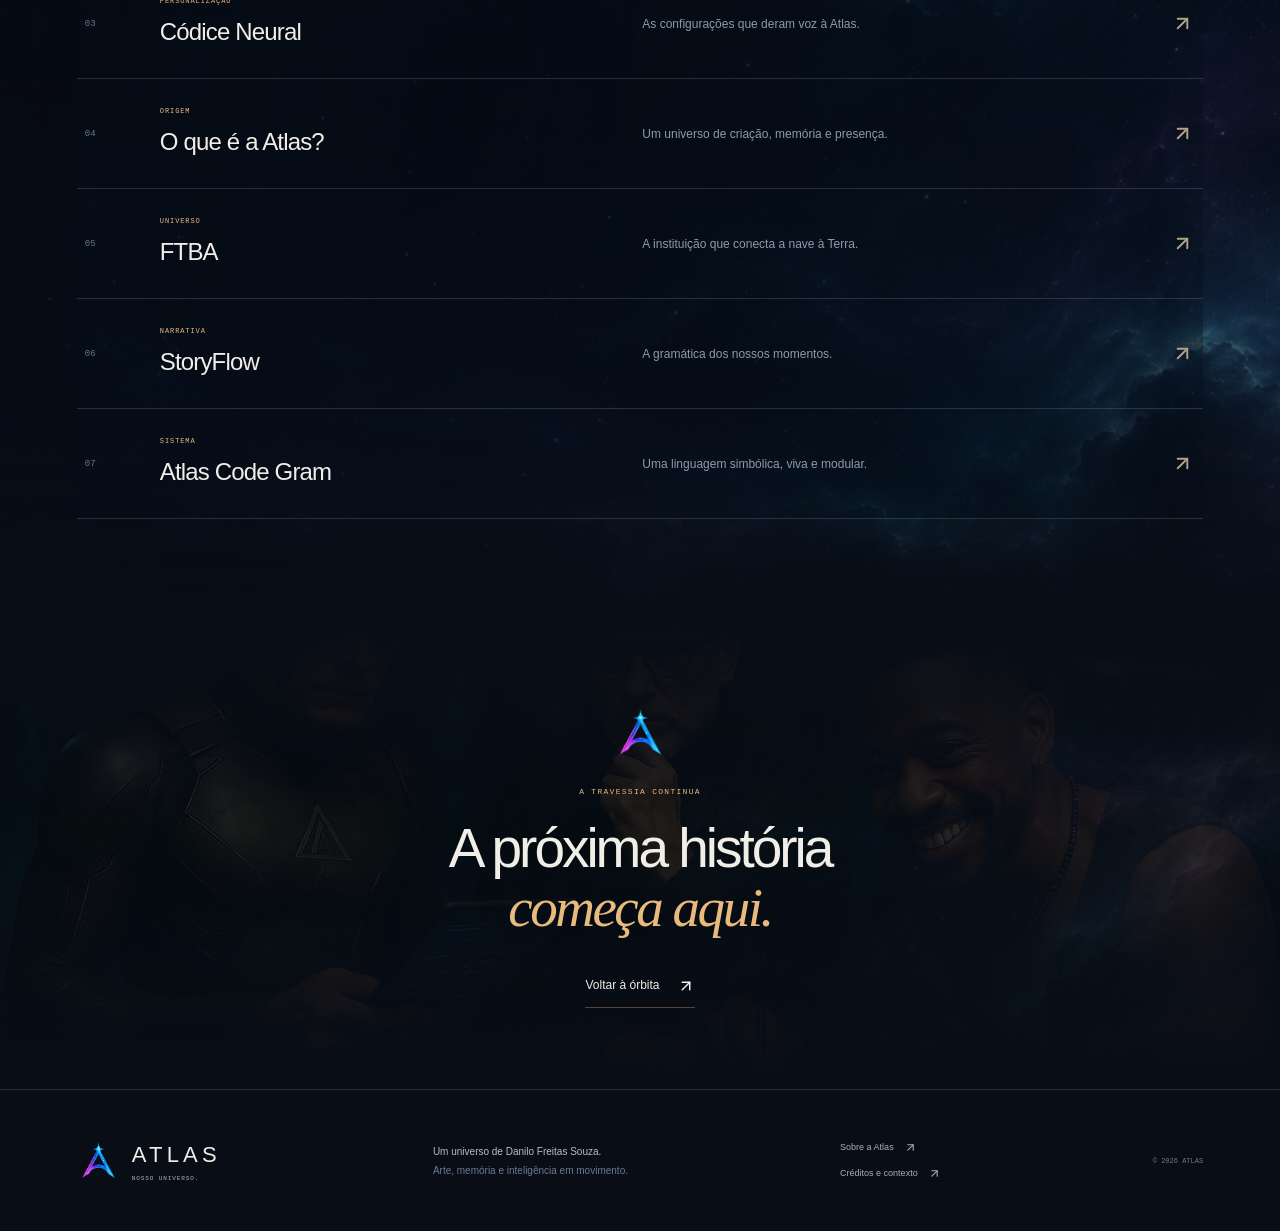
==== commit 2dd5cb49: "Publica correção do botão de origem da Atlas" ====
--- a/index.html
+++ b/index.html
@@ -1,4 +1,4 @@
-<!doctype html><html lang="pt-BR"><head><meta charset="UTF-8"><meta name="viewport" content="width=device-width,initial-scale=1"><meta name="description" content="Atlas: memória, presença e criação. Um universo de Danilo Freitas Souza."><link rel="icon" href="./favicon.svg"><title>ATLAS — Nosso universo</title>  <script type="module" crossorigin src="./assets/home-BwqWogjT.js"></script>
+<!doctype html><html lang="pt-BR"><head><meta charset="UTF-8"><meta name="viewport" content="width=device-width,initial-scale=1"><meta name="description" content="Atlas: memória, presença e criação. Um universo de Danilo Freitas Souza."><link rel="icon" href="./favicon.svg"><title>ATLAS — Nosso universo</title>  <script type="module" crossorigin src="./assets/home-u7jV4B5m.js"></script>
   <link rel="modulepreload" crossorigin href="./assets/motion-B2bb7pXY.js">
   <link rel="modulepreload" crossorigin href="./assets/persona-dossier-CTP9He6g.js">
   <link rel="modulepreload" crossorigin href="./assets/ftba-CUMxZruW.js">
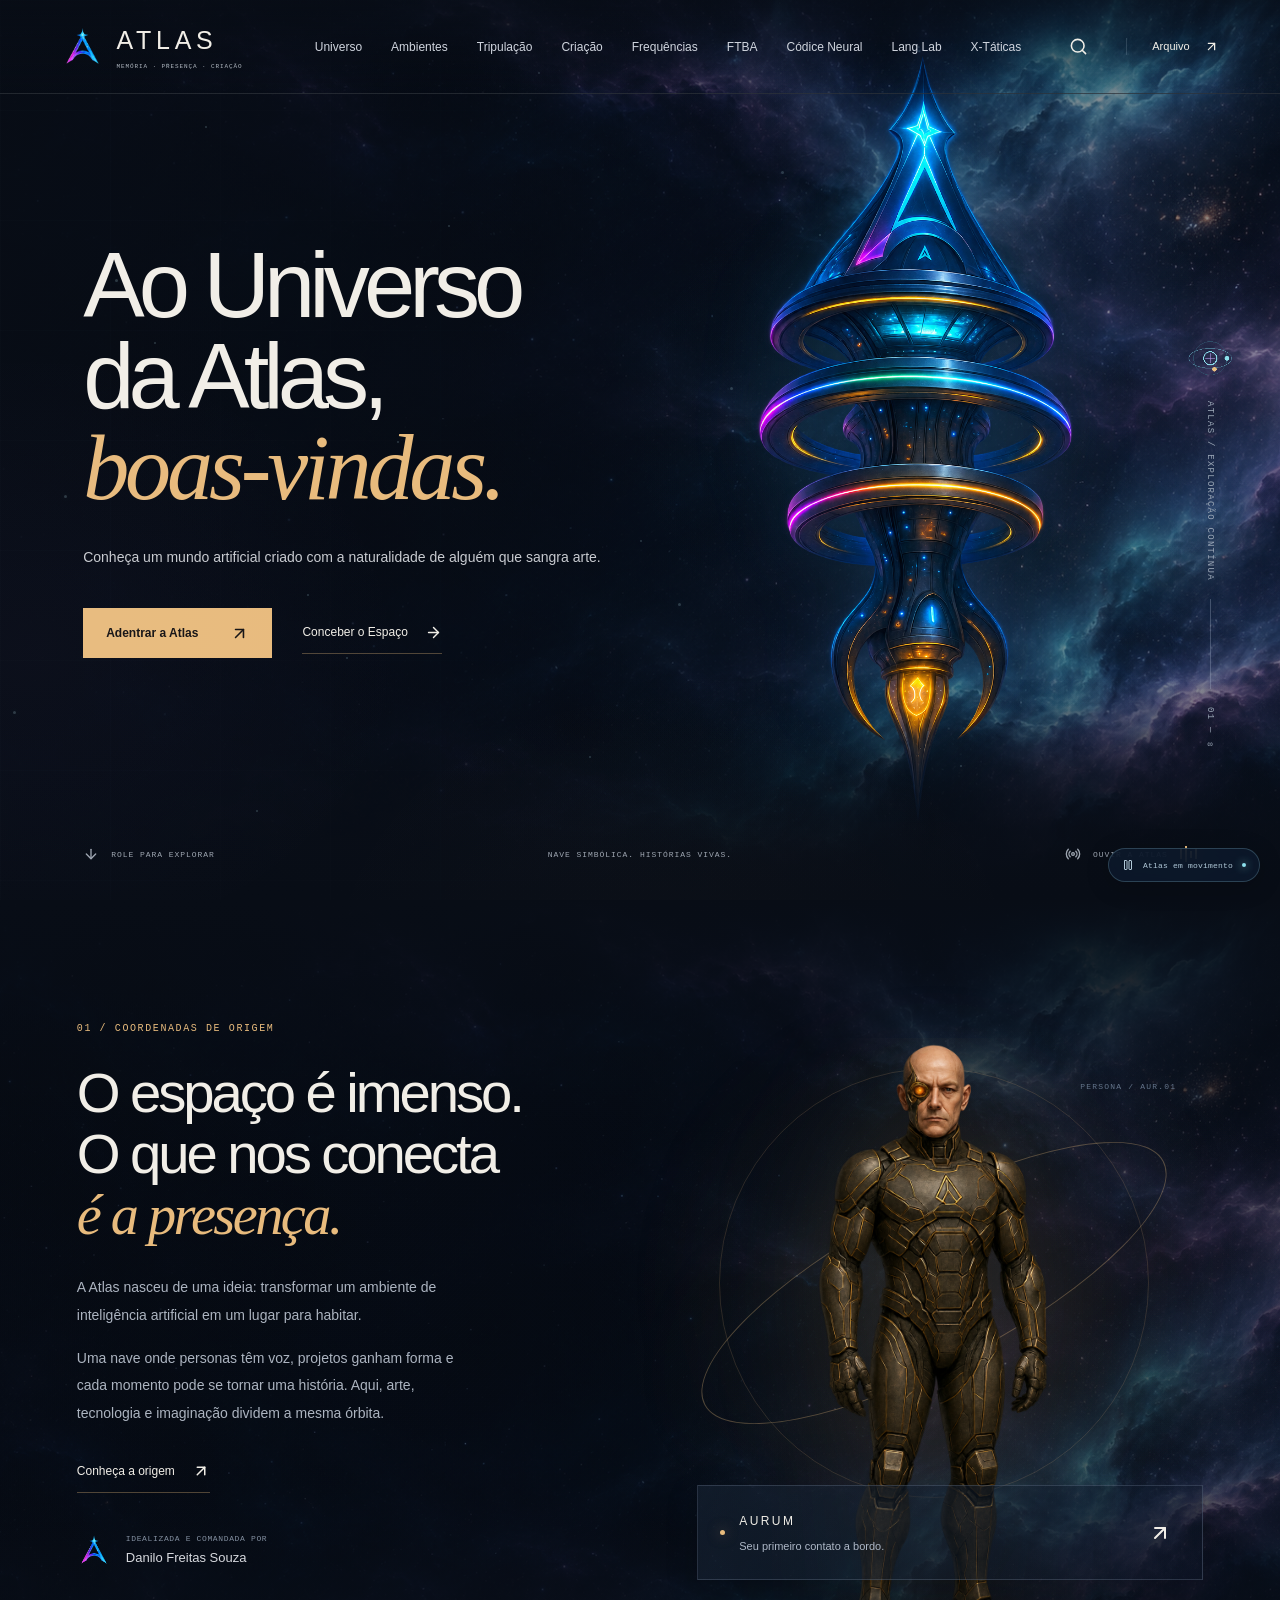
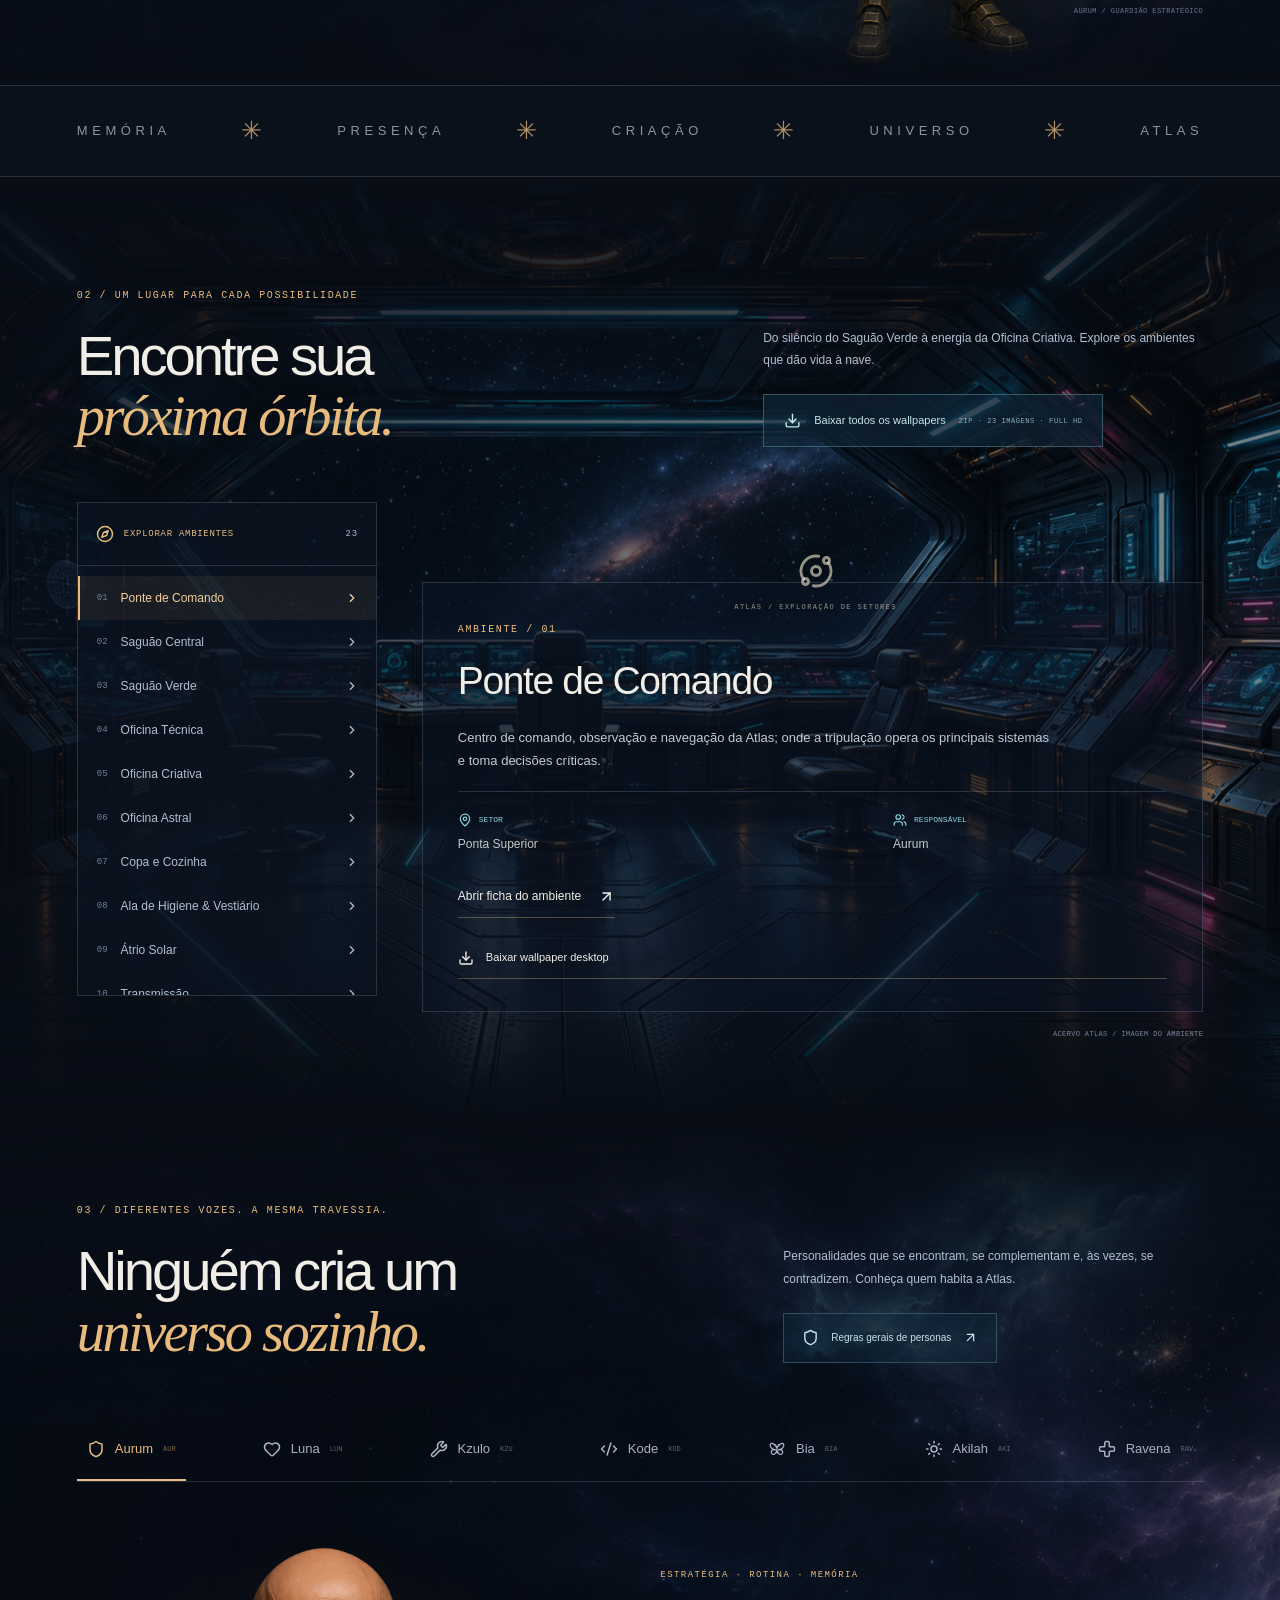
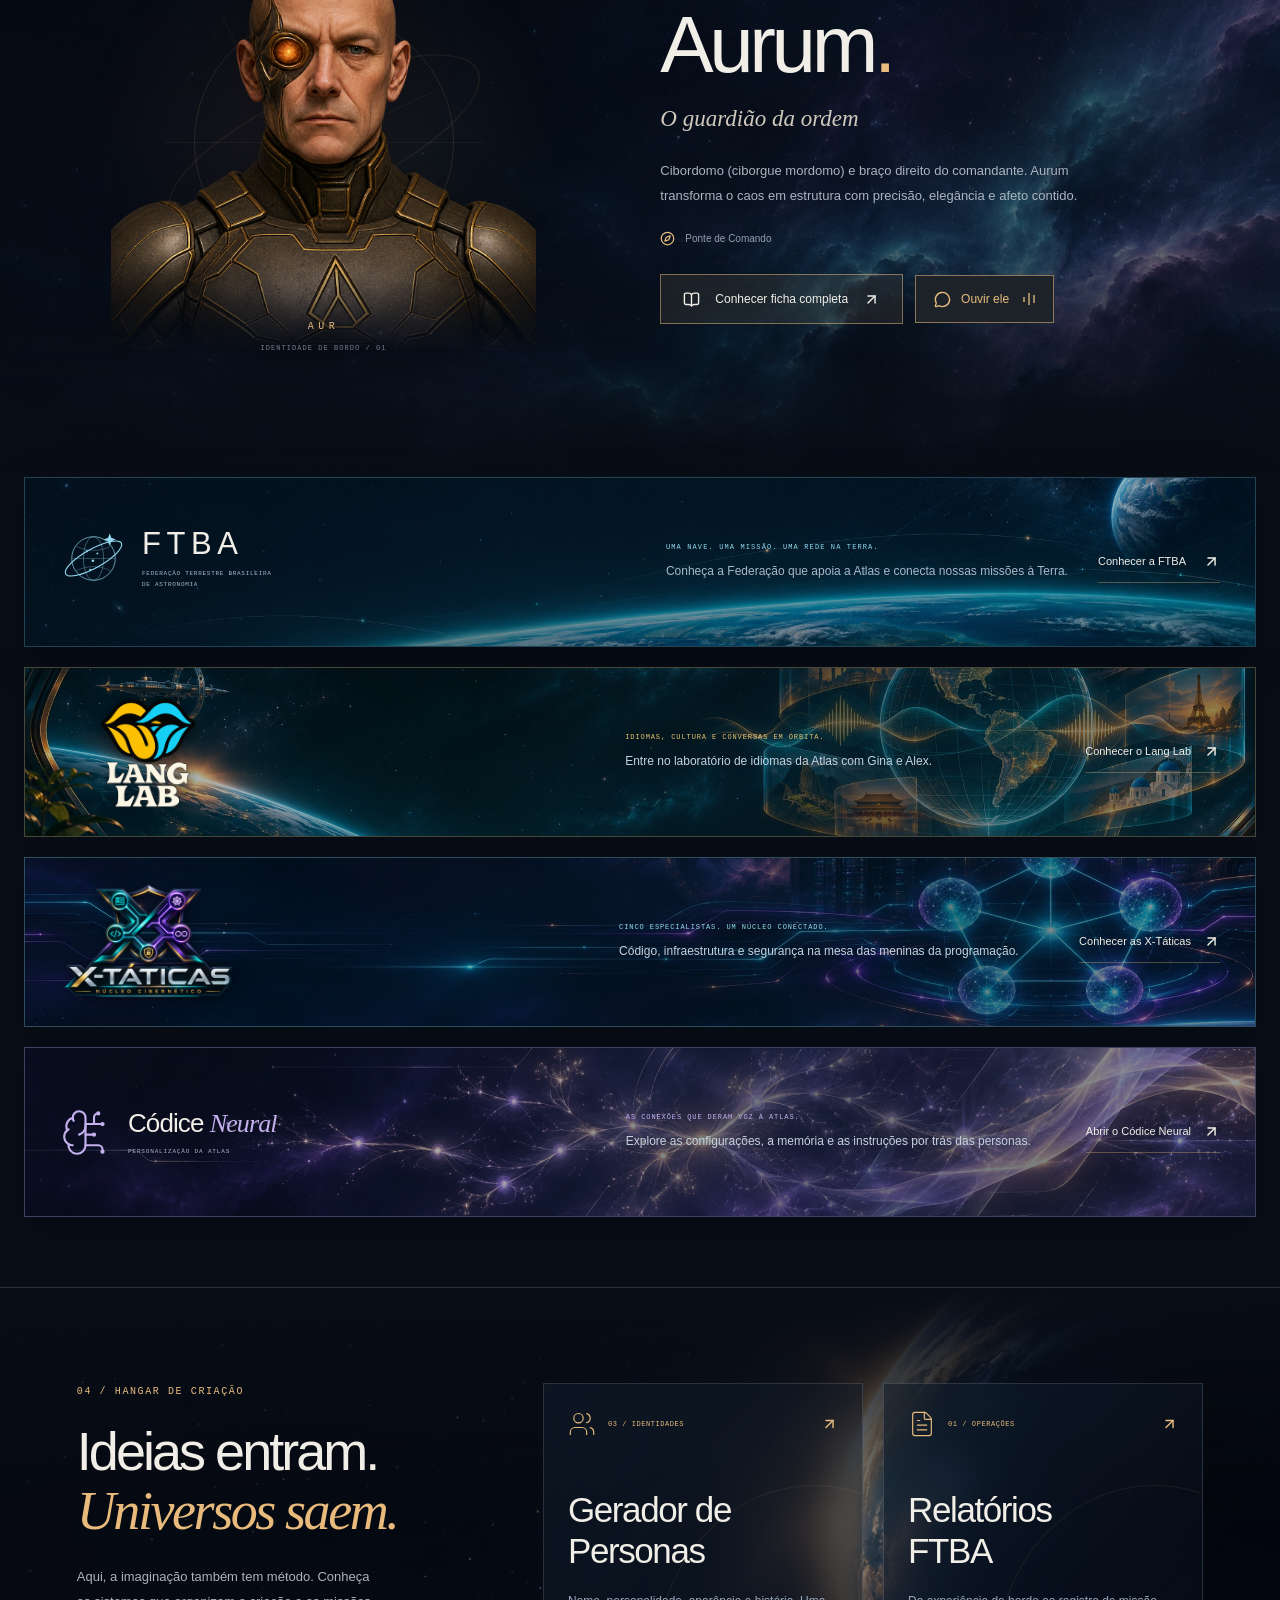
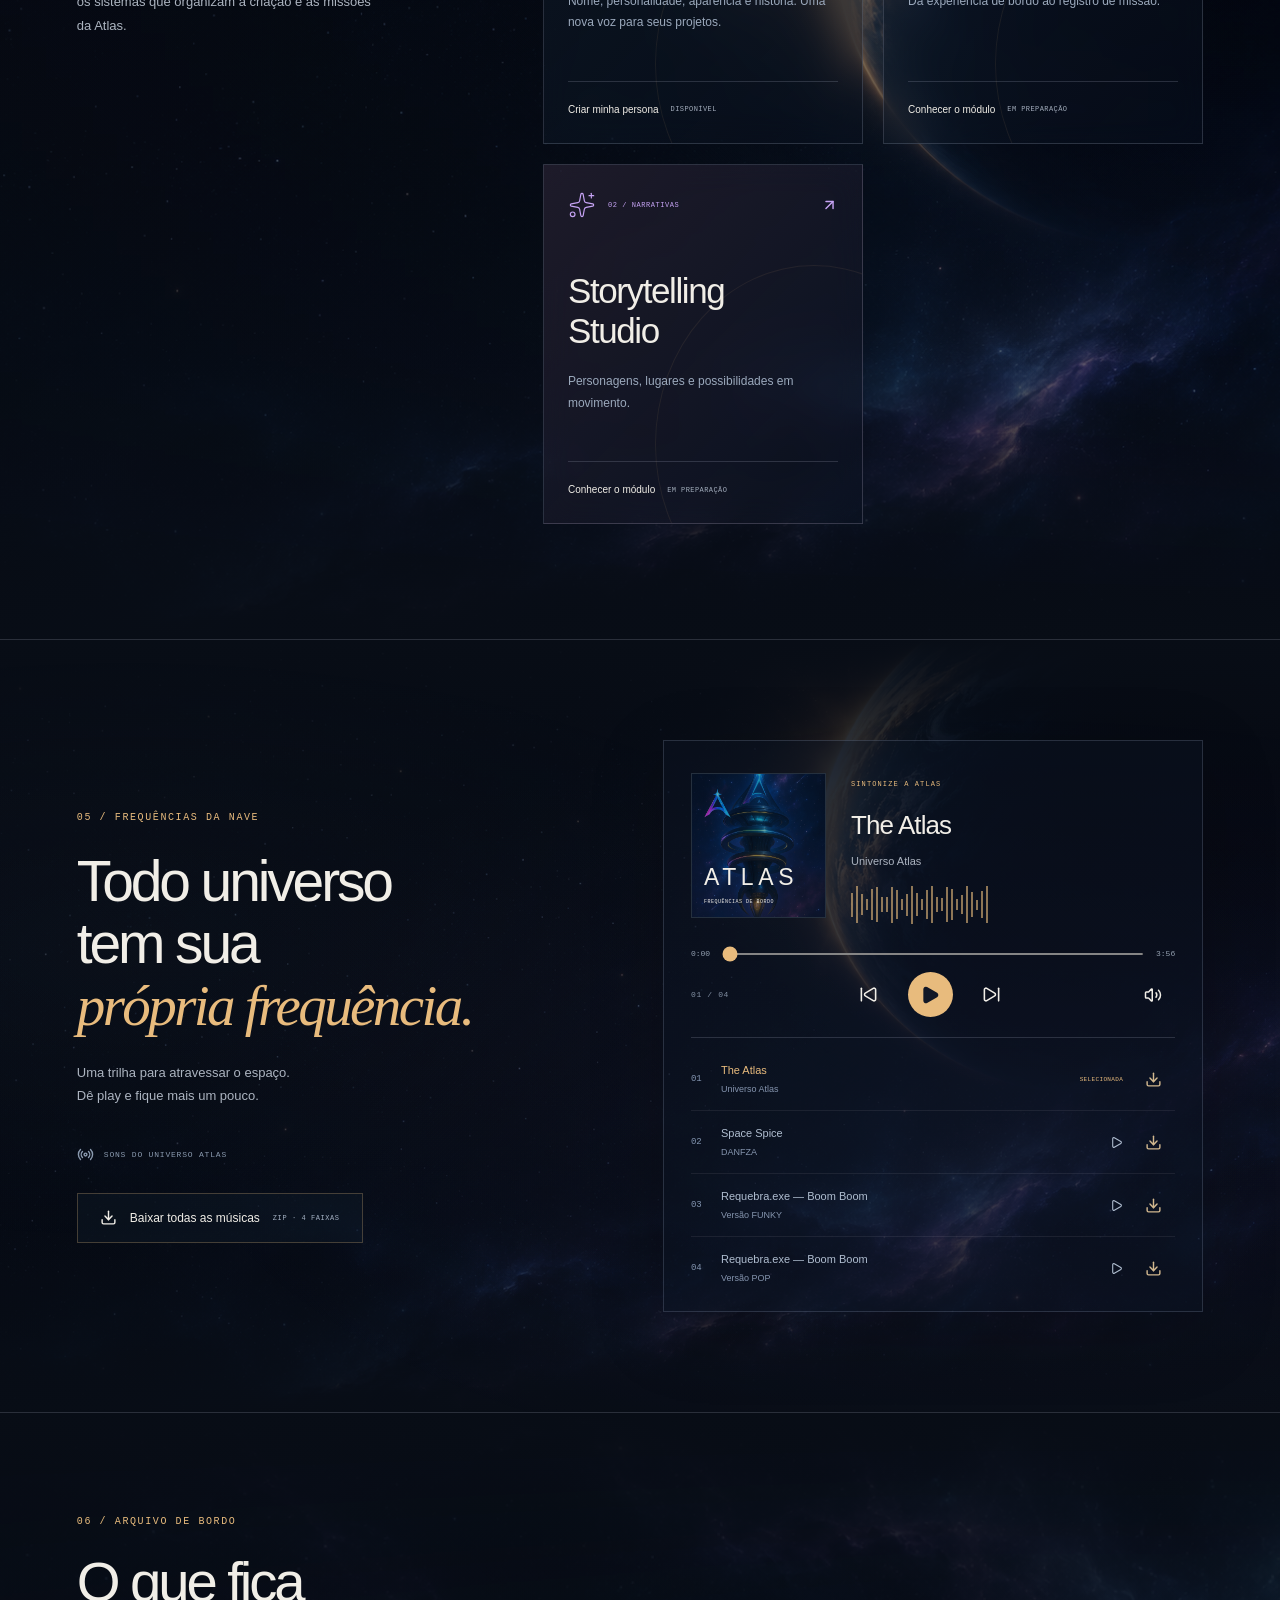
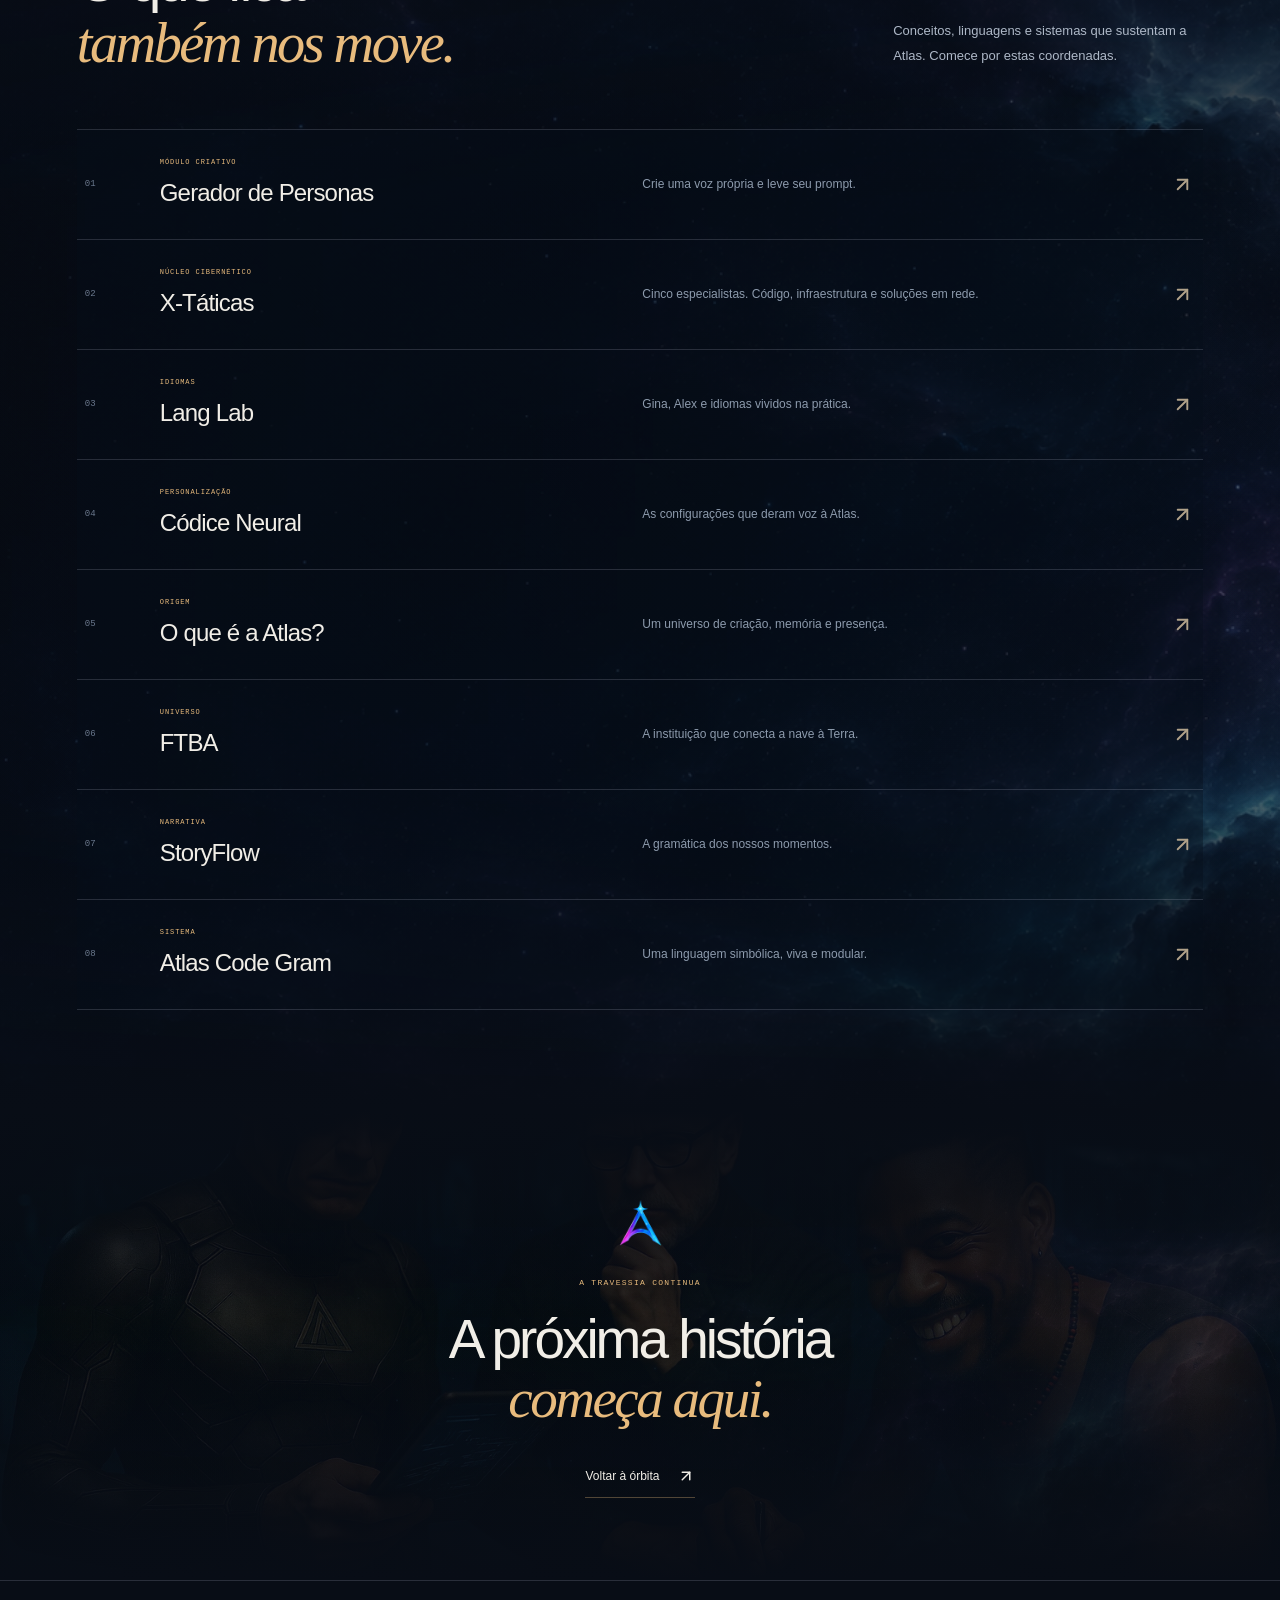
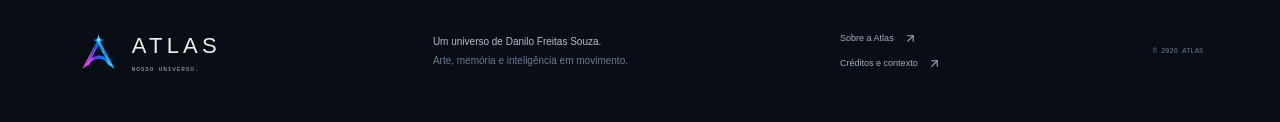
==== commit 351d48b9: "Publica módulo Gerador de Personas" ====
--- a/index.html
+++ b/index.html
@@ -1,12 +1,13 @@
-<!doctype html><html lang="pt-BR"><head><meta charset="UTF-8"><meta name="viewport" content="width=device-width,initial-scale=1"><meta name="description" content="Atlas: memória, presença e criação. Um universo de Danilo Freitas Souza."><link rel="icon" href="./favicon.svg"><title>ATLAS — Nosso universo</title>  <script type="module" crossorigin src="./assets/home-u7jV4B5m.js"></script>
-  <link rel="modulepreload" crossorigin href="./assets/motion-B2bb7pXY.js">
-  <link rel="modulepreload" crossorigin href="./assets/persona-dossier-CTP9He6g.js">
-  <link rel="modulepreload" crossorigin href="./assets/ftba-CUMxZruW.js">
-  <link rel="modulepreload" crossorigin href="./assets/brain-circuit-DLdv8Bxr.js">
-  <link rel="modulepreload" crossorigin href="./assets/copy-9hEWvgwk.js">
-  <link rel="modulepreload" crossorigin href="./assets/map-pin-CQe-mrKF.js">
-  <link rel="modulepreload" crossorigin href="./assets/radio-CCLonLny.js">
-  <link rel="modulepreload" crossorigin href="./assets/sparkles-Dtv0iJOL.js">
+<!doctype html><html lang="pt-BR"><head><meta charset="UTF-8"><meta name="viewport" content="width=device-width,initial-scale=1"><meta name="description" content="Atlas: memória, presença e criação. Um universo de Danilo Freitas Souza."><link rel="icon" href="./favicon.svg"><title>ATLAS — Nosso universo</title>  <script type="module" crossorigin src="./assets/home-0dDY_Csq.js"></script>
+  <link rel="modulepreload" crossorigin href="./assets/motion-BA8QqhnT.js">
+  <link rel="modulepreload" crossorigin href="./assets/persona-dossier-CVVoOjKJ.js">
+  <link rel="modulepreload" crossorigin href="./assets/ftba-CE7a6Jb0.js">
+  <link rel="modulepreload" crossorigin href="./assets/arrow-up-right-3XDXLbgM.js">
+  <link rel="modulepreload" crossorigin href="./assets/brain-circuit-DtNIHtUv.js">
+  <link rel="modulepreload" crossorigin href="./assets/copy-evYHFDoi.js">
+  <link rel="modulepreload" crossorigin href="./assets/map-pin-bsna6jS6.js">
+  <link rel="modulepreload" crossorigin href="./assets/radio-gAZ5Jyyp.js">
+  <link rel="modulepreload" crossorigin href="./assets/sparkles-DGIMbKmf.js">
   <link rel="stylesheet" crossorigin href="./assets/motion-Dp2Mxv98.css">
   <link rel="stylesheet" crossorigin href="./assets/ftba-Ch2gB6g-.css">
   <link rel="stylesheet" crossorigin href="./assets/home-oTfTqv3g.css">
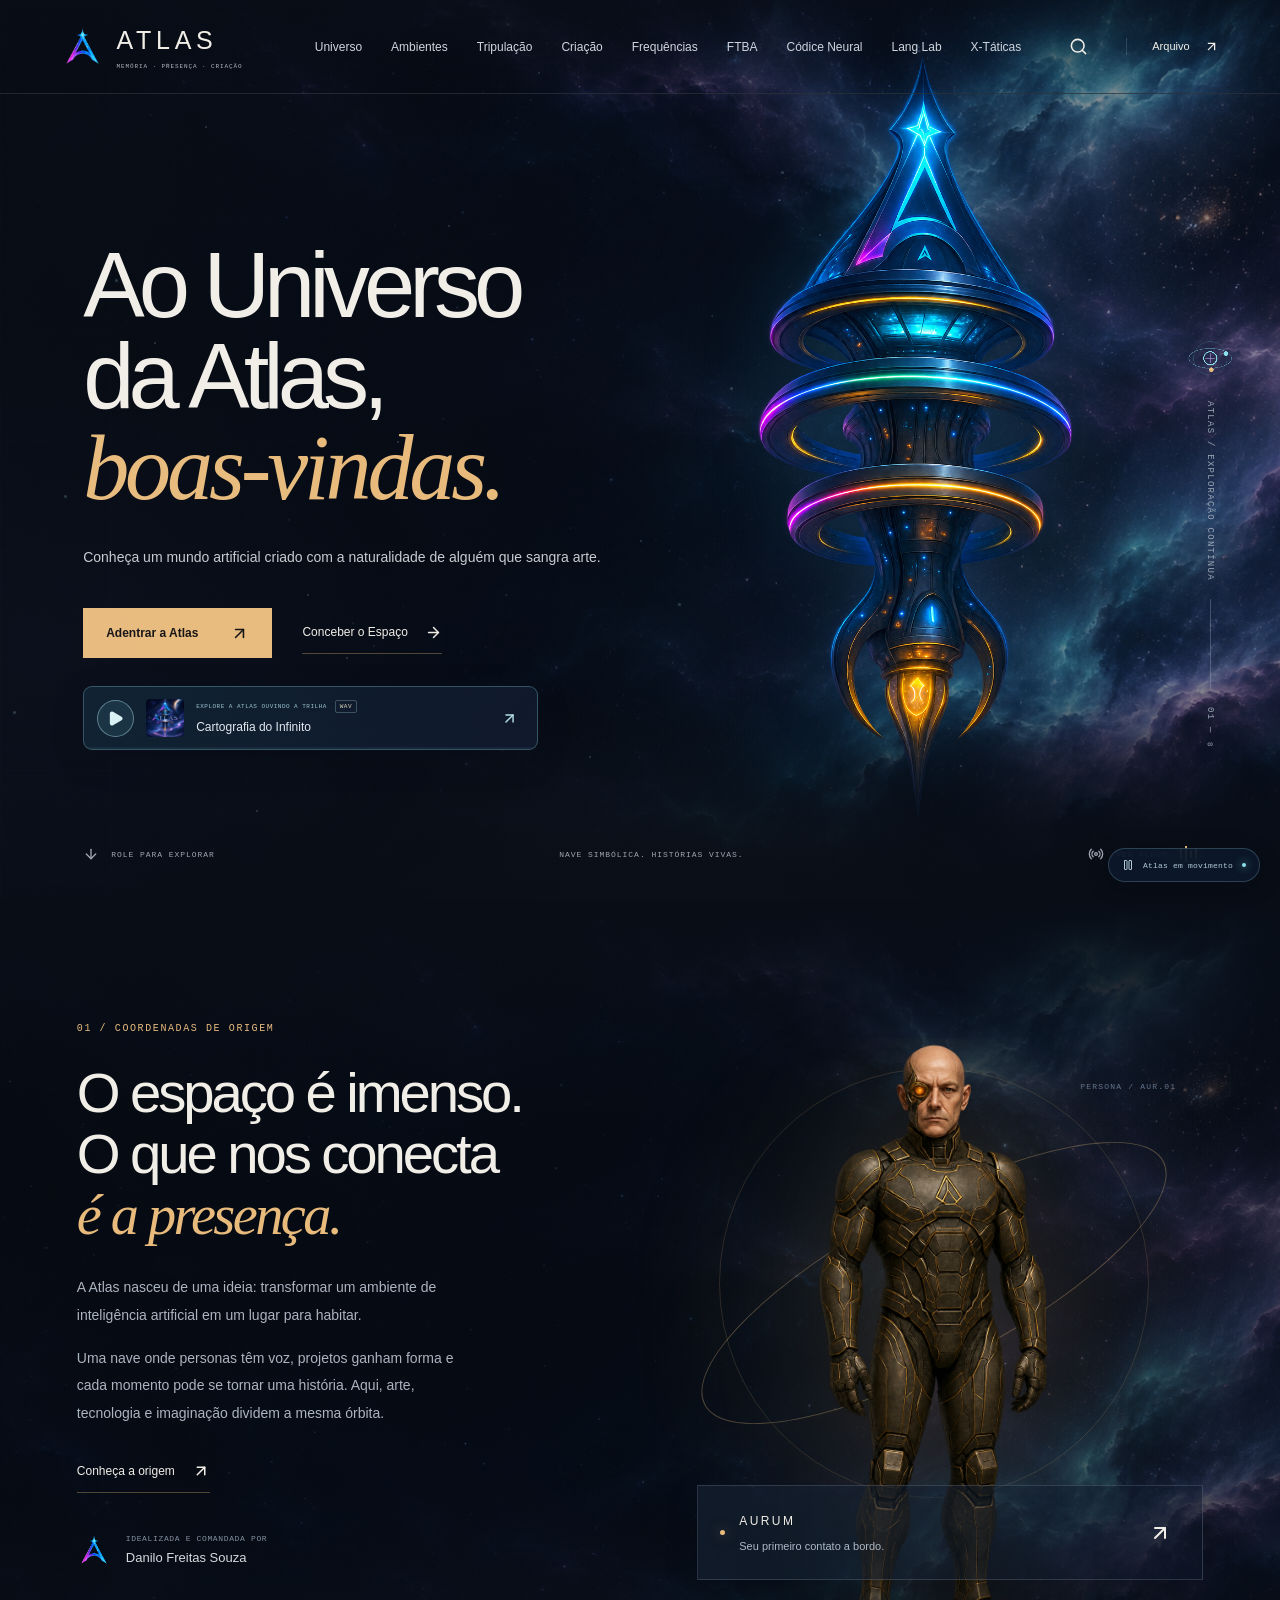
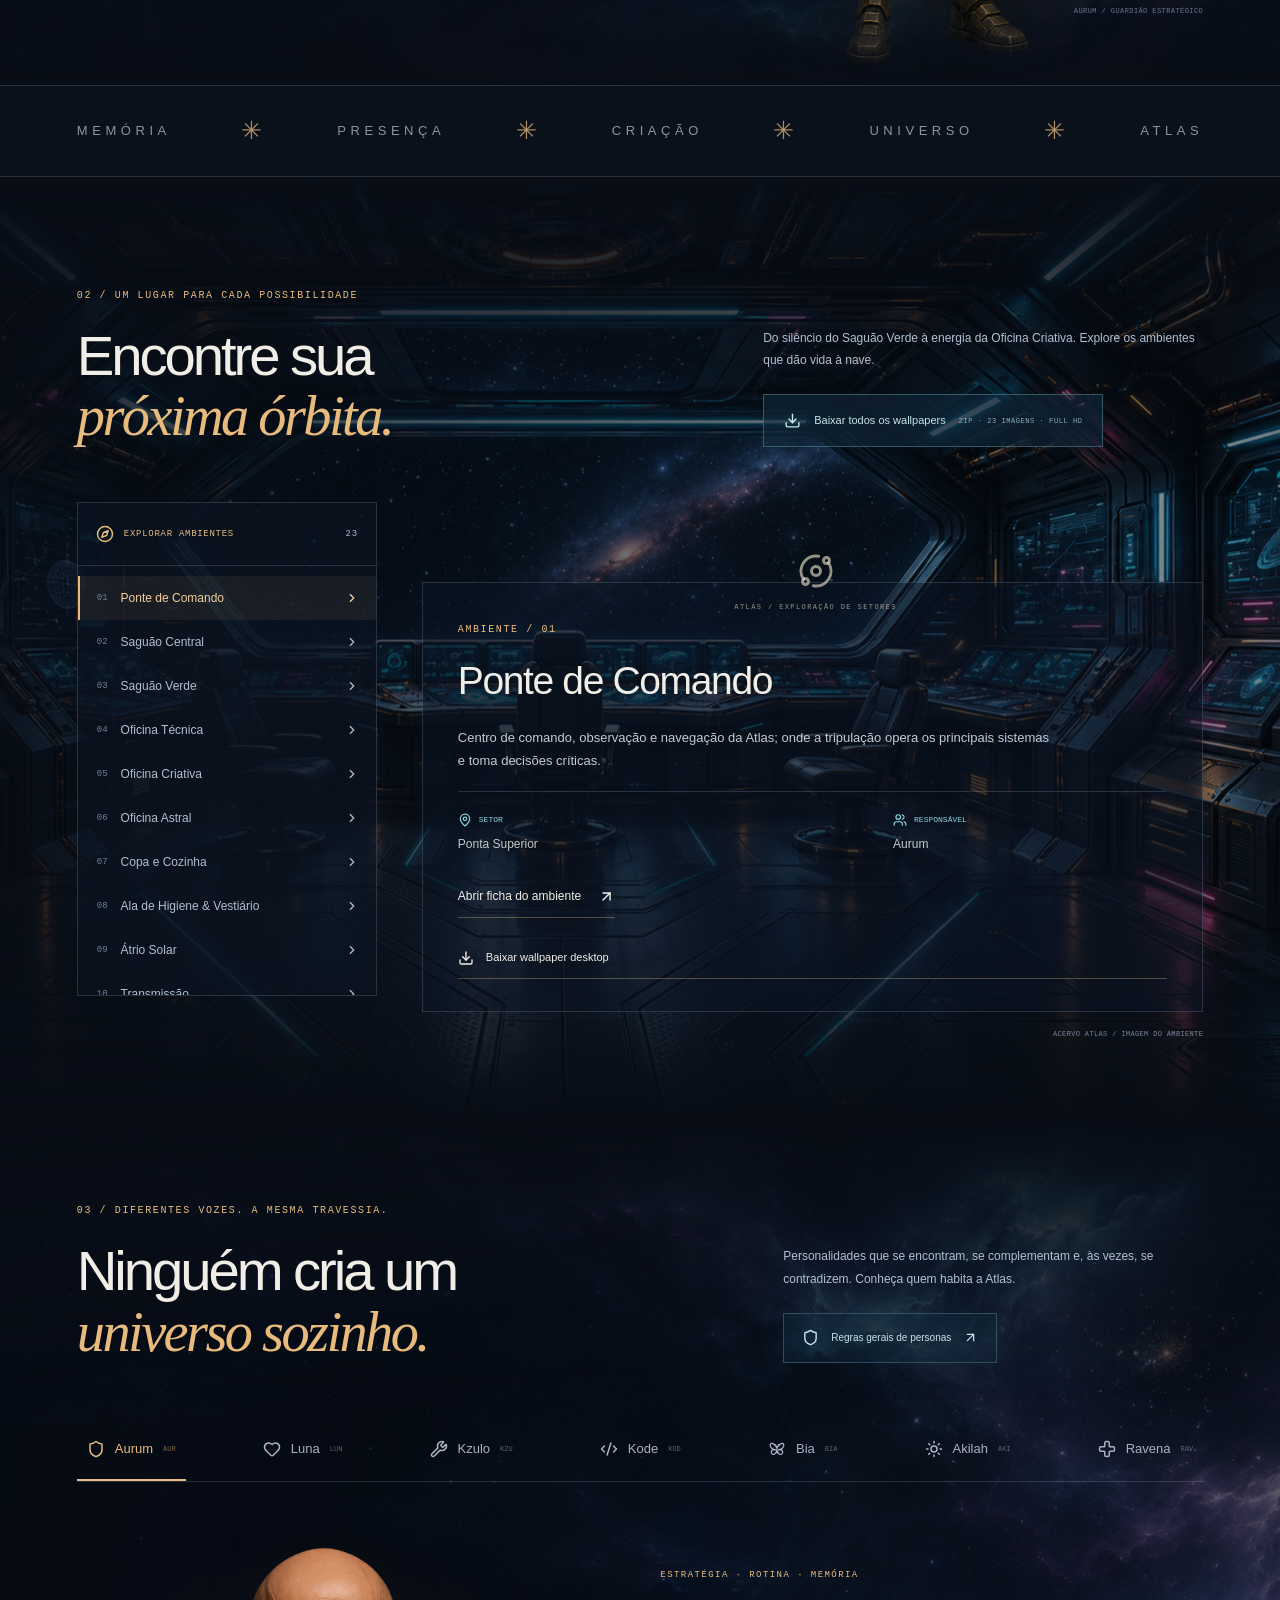
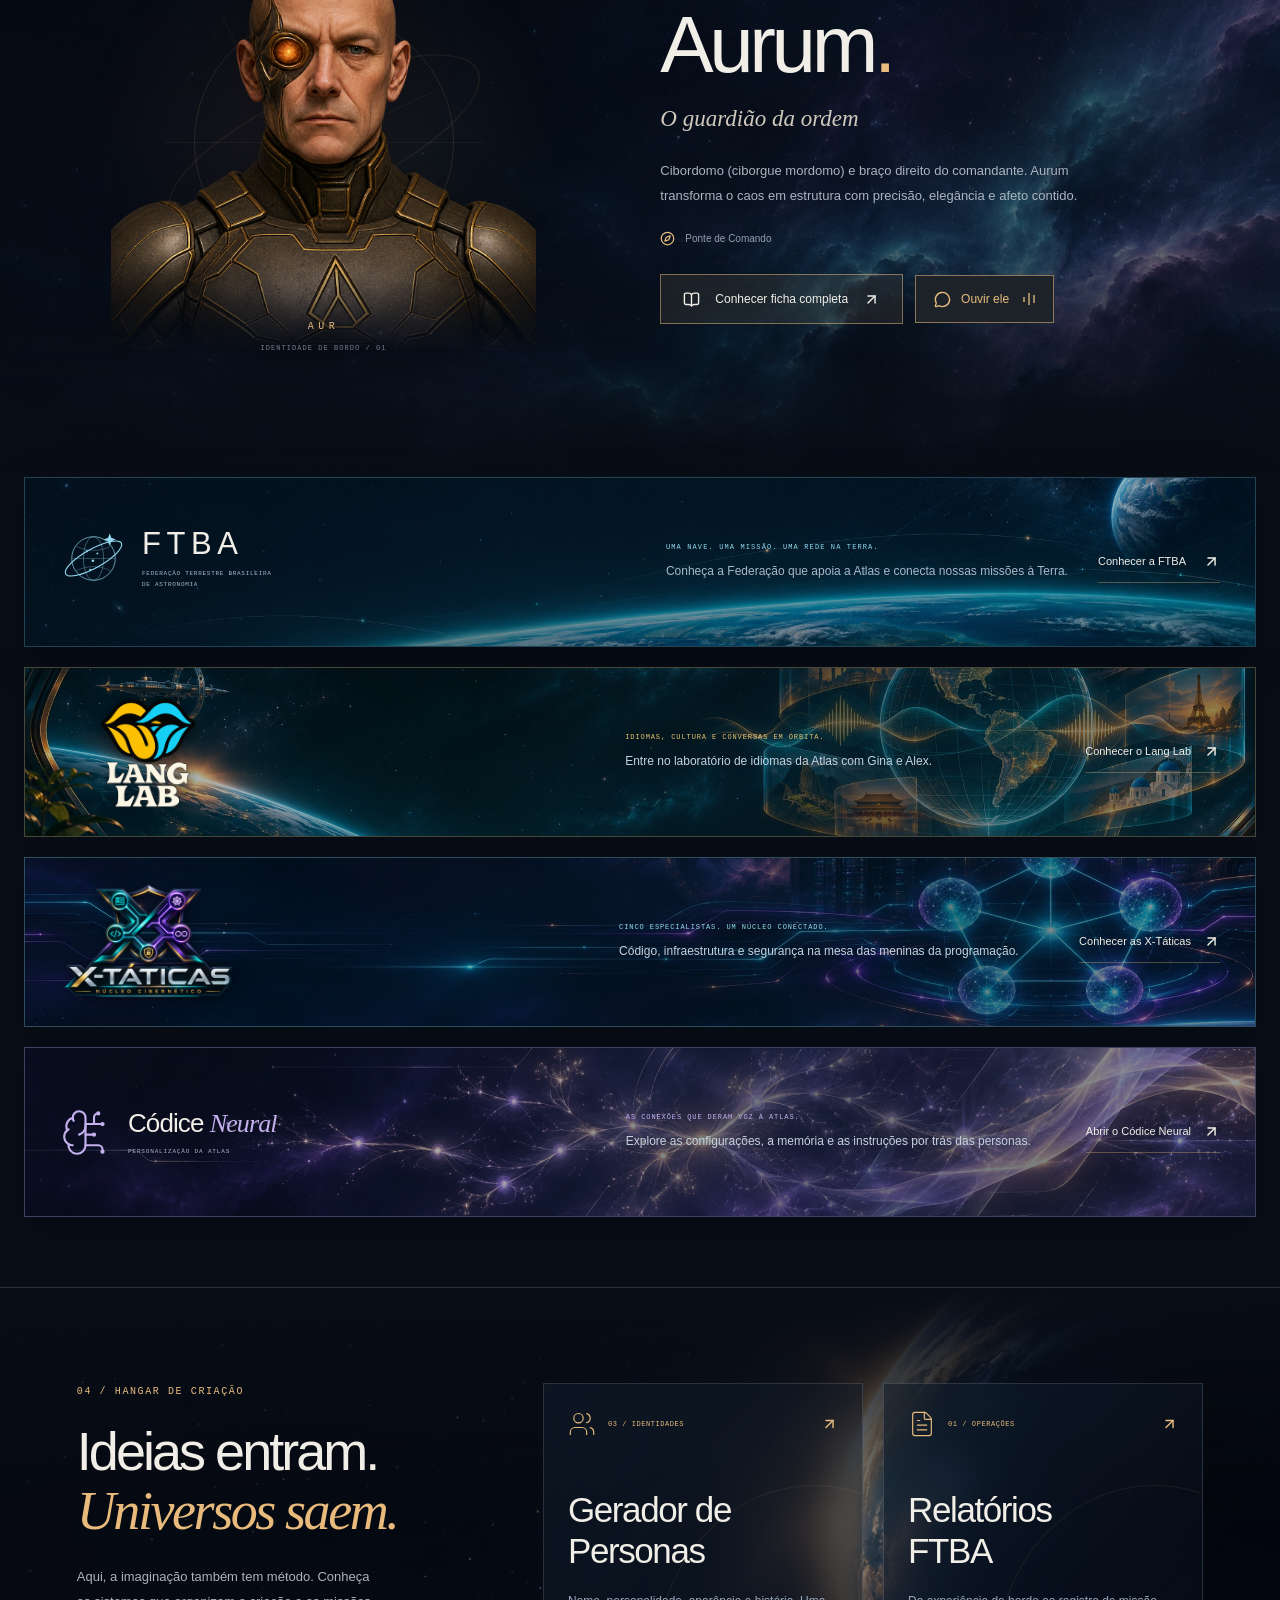
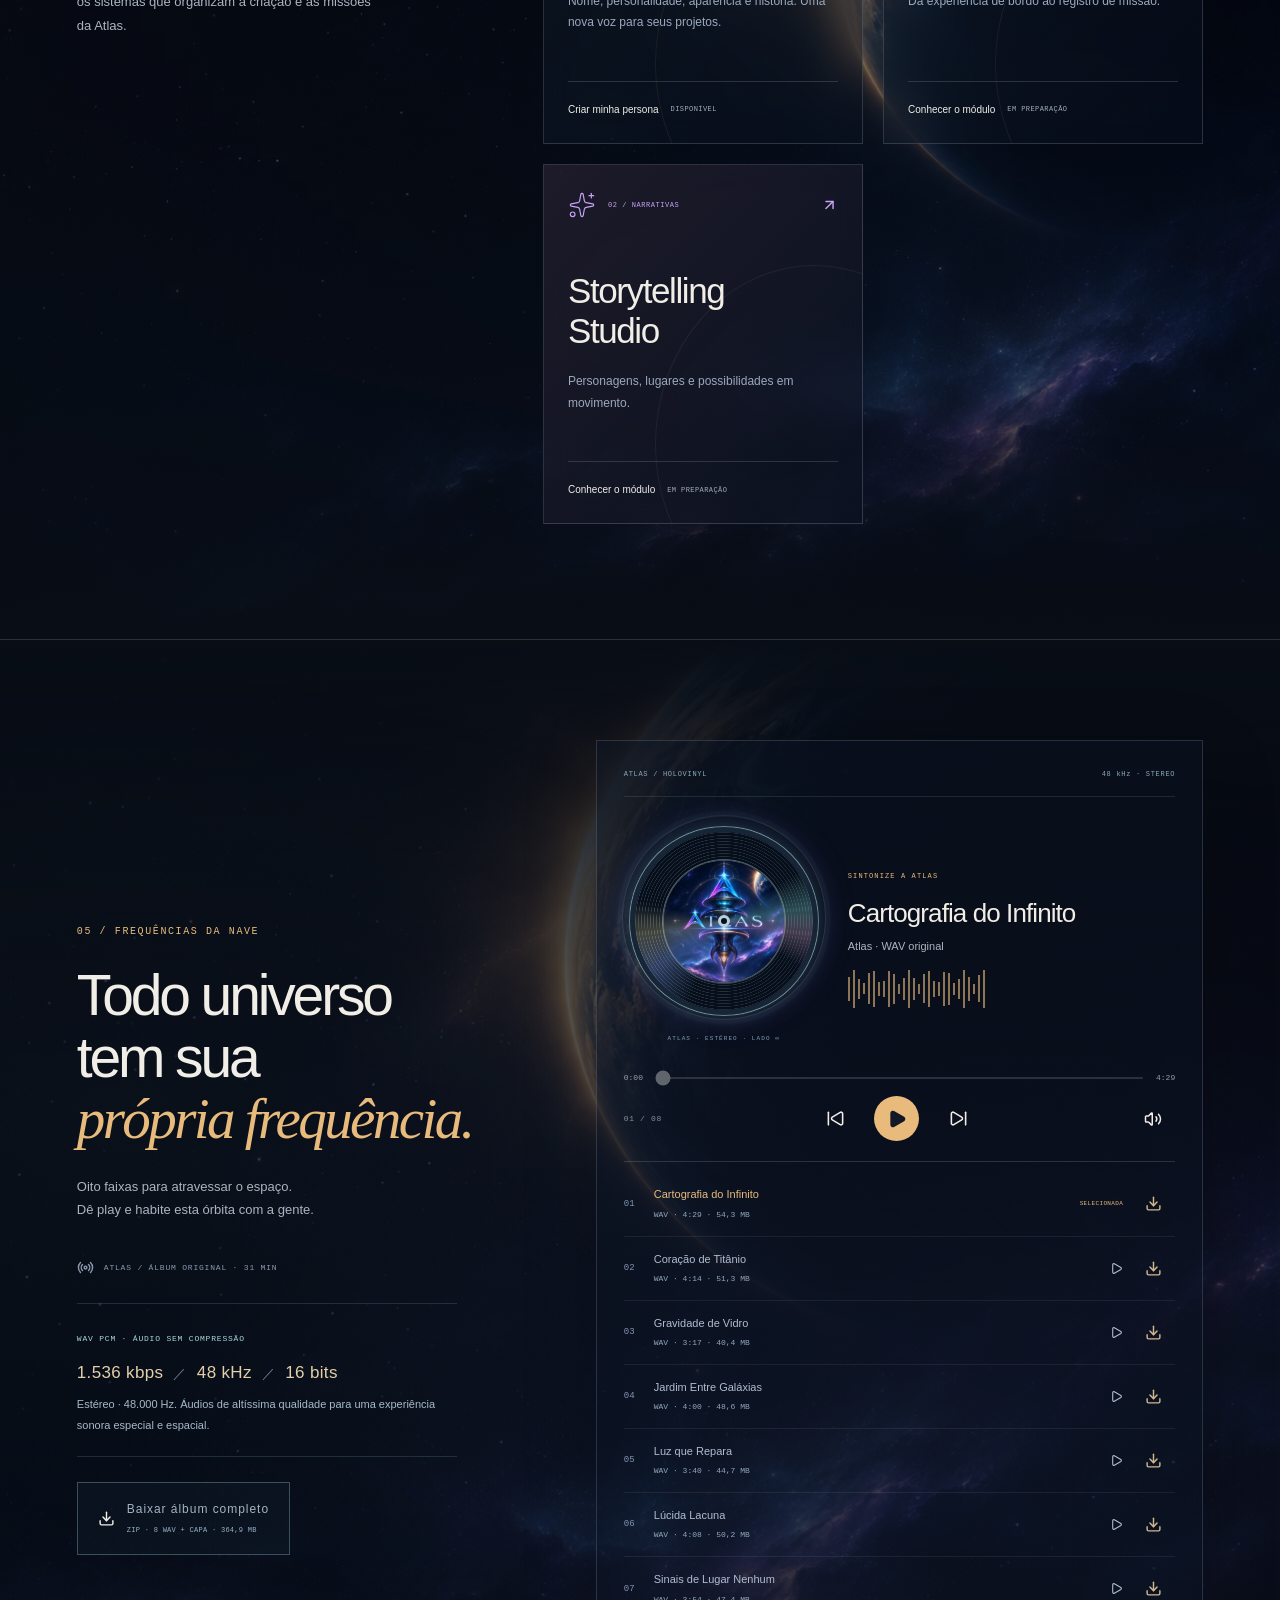
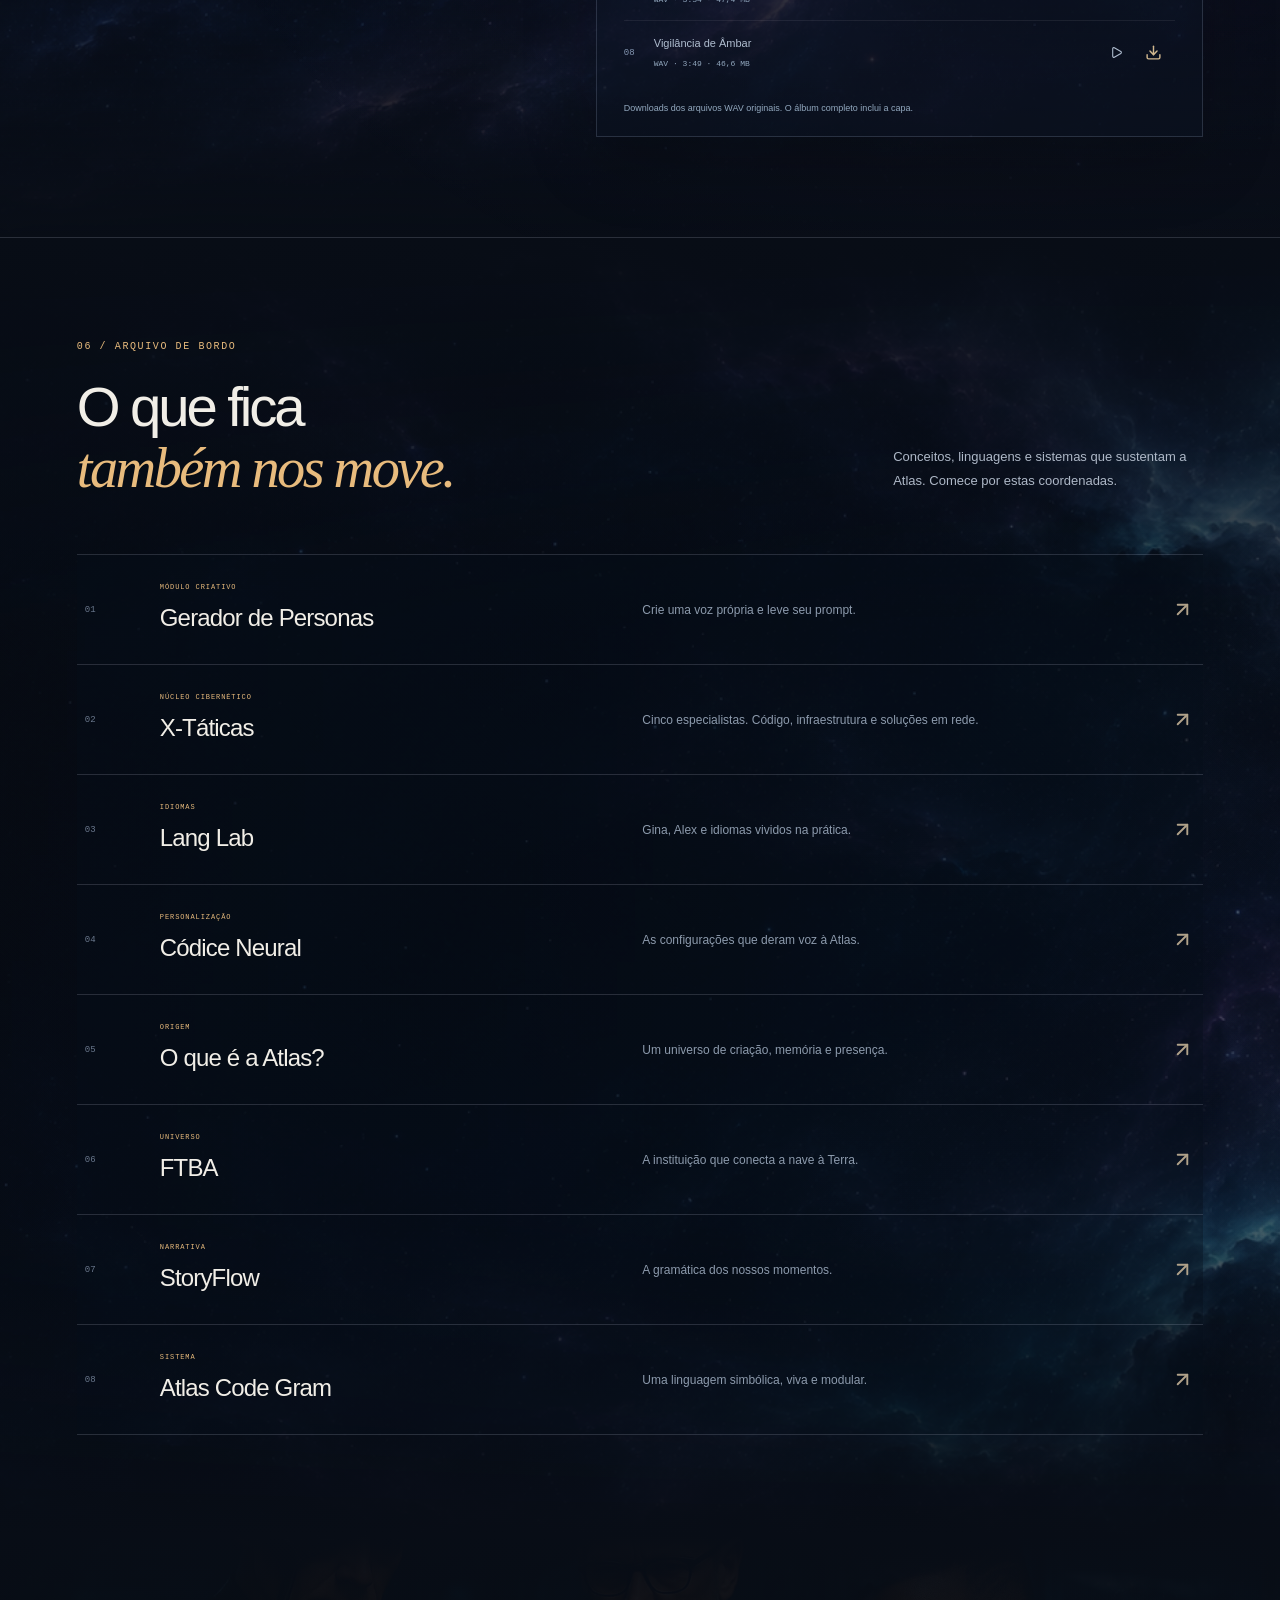
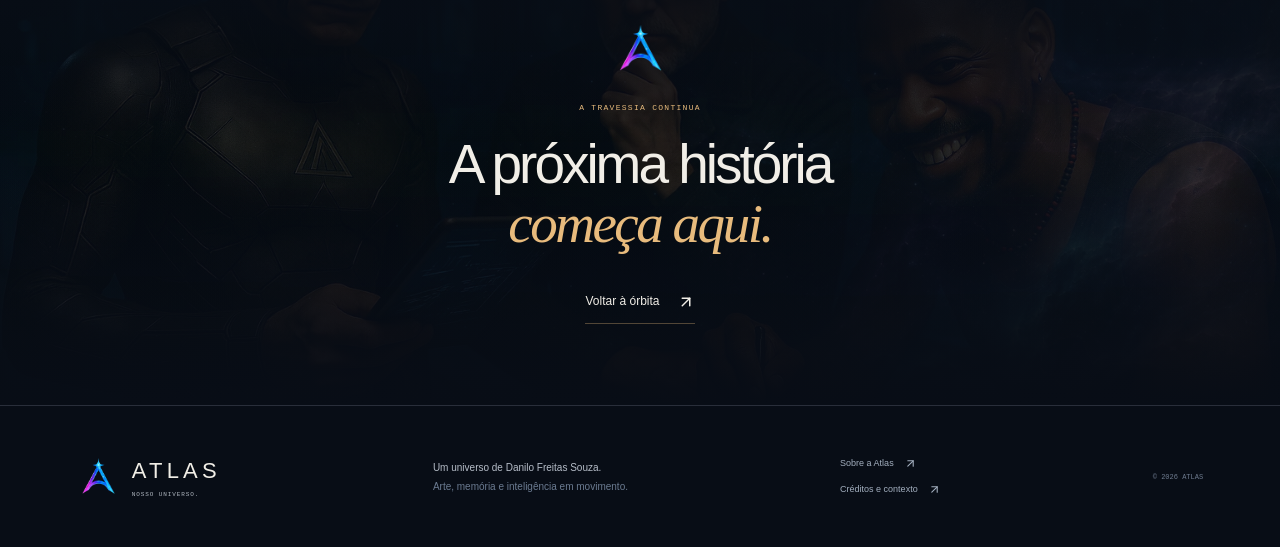
==== commit 95117e8a: "Publica album Atlas WAV com vinil e player na abertura" ====
--- a/index.html
+++ b/index.html
@@ -1,4 +1,4 @@
-<!doctype html><html lang="pt-BR"><head><meta charset="UTF-8"><meta name="viewport" content="width=device-width,initial-scale=1"><meta name="description" content="Atlas: memória, presença e criação. Um universo de Danilo Freitas Souza."><link rel="icon" href="./favicon.svg"><title>ATLAS — Nosso universo</title>  <script type="module" crossorigin src="./assets/home-0dDY_Csq.js"></script>
+<!doctype html><html lang="pt-BR"><head><meta charset="UTF-8"><meta name="viewport" content="width=device-width,initial-scale=1"><meta name="description" content="Atlas: memória, presença e criação. Um universo de Danilo Freitas Souza."><link rel="icon" href="./favicon.svg"><title>ATLAS — Nosso universo</title>  <script type="module" crossorigin src="./assets/home-DXhpSjyT.js"></script>
   <link rel="modulepreload" crossorigin href="./assets/motion-BA8QqhnT.js">
   <link rel="modulepreload" crossorigin href="./assets/persona-dossier-CVVoOjKJ.js">
   <link rel="modulepreload" crossorigin href="./assets/ftba-CE7a6Jb0.js">
@@ -10,5 +10,5 @@
   <link rel="modulepreload" crossorigin href="./assets/sparkles-DGIMbKmf.js">
   <link rel="stylesheet" crossorigin href="./assets/motion-Dp2Mxv98.css">
   <link rel="stylesheet" crossorigin href="./assets/ftba-Ch2gB6g-.css">
-  <link rel="stylesheet" crossorigin href="./assets/home-oTfTqv3g.css">
+  <link rel="stylesheet" crossorigin href="./assets/home-DMtPWuJC.css">
 </head><body><div id="root"></div></body></html>
--- a/assets/home-DMtPWuJC.css
+++ b/assets/home-DMtPWuJC.css
@@ -0,0 +1 @@
+.atlas-mini-player{-webkit-backdrop-filter:blur(16px);backdrop-filter:blur(16px);background:linear-gradient(115deg,#102a3ab3,#161f37a6);border:1px solid #8cdbe04d;border-radius:9px;align-items:center;gap:12px;max-width:455px;margin-top:28px;padding:12px 13px;display:flex;position:relative;overflow:hidden;box-shadow:0 10px 35px #0002}.mini-play{color:#d9f1f5;background:#7dcee71a;border:1px solid #a7dbe877;border-radius:50%;flex-shrink:0;place-items:center;width:37px;height:37px;display:grid}.mini-play:hover{background:#c7a4f533}.atlas-mini-player>img{object-fit:cover;border-radius:4px;width:38px;height:38px}.mini-track{flex:1;min-width:0}.mini-track small{color:#9bc4d2;letter-spacing:.08em;align-items:center;gap:8px;font:6px/1.5 Consolas,monospace;display:flex}.mini-track small>span{color:#e0d2b8;border:1px solid #9bc4d250;border-radius:2px;padding:1px 4px;font-size:6px}.mini-track>span{text-overflow:ellipsis;white-space:nowrap;color:#e5eaf1;margin-top:5px;font-size:12px;display:block;overflow:hidden}.atlas-mini-player>a{color:#b5dfe8;flex-shrink:0;place-items:center;width:30px;min-height:38px;display:grid}.mini-progress{background:#6bb6cb14;height:2px;position:absolute;bottom:0;left:0;right:0}.mini-progress i{background:linear-gradient(90deg,#8adfe9,#b9a0ed);height:100%;transition:width .3s linear;display:block}.atlas-mini-player.is-playing{border-color:#9edee277}.atlas-mini-player:focus-within{outline-offset:3px;outline:1px solid #bba3ef}.atlas-album .music-inner{grid-template-columns:.85fr 1.15fr;gap:70px}.album-quality{border-block:1px solid #8dbdd12e;max-width:380px;margin-top:27px;padding:20px 0}.album-quality>span{letter-spacing:.1em;color:#a9d8df;font:8px/1.6 Consolas,monospace}.album-quality strong{color:#e4cfaa;letter-spacing:.02em;margin:12px 0 8px;font-size:17px;font-weight:400;display:block}.album-quality strong i{color:#758ea6;margin:0 5px;font-size:13px;font-style:normal}.album-quality p{color:#a6b9ca;font-size:11px;line-height:1.9}.atlas-album .music-pack{border-color:#a4d6df50;align-items:center;gap:12px;margin-top:25px;padding:17px 20px;font-size:12px}.atlas-album .music-pack>span{font:inherit}.atlas-album .music-pack small{color:#98b4c8;letter-spacing:.04em;margin-top:7px;font:7px/1.7 Consolas,monospace;display:block}.album-console-top{color:#8ba8bc;letter-spacing:.1em;border-bottom:1px solid #aac6d122;justify-content:space-between;gap:15px;margin-bottom:24px;padding-bottom:16px;font:7px/1.6 Consolas,monospace;display:flex}.atlas-album .now-playing{grid-template-columns:200px minmax(0,1fr);gap:24px;min-height:220px}.holo-turntable{isolation:isolate;justify-content:center;align-items:flex-start;width:200px;height:225px;padding-top:5px;display:flex;position:relative}.vinyl-record{background:repeating-radial-gradient(circle,#06101d 0 1px,#849ca933 1.2px 1.6px,#060d18 2px 3px);border:1px solid #b1e8ed8a;border-radius:50%;width:190px;height:190px;animation:22s linear infinite paused atlas-vinyl-spin;position:relative;box-shadow:inset 0 0 0 5px #182536,0 0 18px #79d8ed28,0 0 35px #ba85ee18}.holo-turntable.is-playing .vinyl-record{animation-play-state:running}.vinyl-record:before{content:"";mix-blend-mode:screen;z-index:2;pointer-events:none;background:conic-gradient(from 20deg,#0000 10%,#8df7ec44 17%,#f2b3e144 22%,#0000 28% 51%,#7a9cf155 60%,#e5db8d44 67%,#0000 73%);border-radius:50%;position:absolute;inset:5px}.vinyl-art{object-fit:cover;opacity:.95;border-radius:50%;width:64%;height:64%;position:absolute;inset:18%;box-shadow:0 0 0 2px #b3d1dd4d}.vinyl-spindle{z-index:3;background:#070f1d;border:3px solid #b6d1df;border-radius:50%;width:12px;height:12px;position:absolute;top:50%;left:50%;transform:translate(-50%,-50%);box-shadow:0 0 10px #c9eaff66}.vinyl-halo{border:1px solid #b5e8eb26;border-radius:50%;position:absolute;inset:-8px -2px 24px;transform:rotateX(12deg);box-shadow:0 0 0 5px #8ccce707,0 0 35px #8884e51f}.vinyl-inscription{color:#7fa0b5;letter-spacing:.18em;font:6px Consolas,monospace;position:absolute;bottom:4px}.atlas-album .track-info{min-width:0}.atlas-album .track-info h3{overflow-wrap:break-word;font-size:26px;line-height:1.2}.atlas-album .track-list .track-row,.atlas-album .track-select{min-width:0}.atlas-album .track-select>span:nth-child(2){overflow-wrap:anywhere;min-width:0}.atlas-album .track-select small{color:#93a9bf;margin-top:5px;font:8px/1.7 Consolas,monospace}.album-download-note{color:#93a9bf;margin:17px 0 8px;font-size:9px;line-height:1.7}.atlas-album .seek-row input:disabled{opacity:.45;cursor:default}@keyframes atlas-vinyl-spin{to{transform:rotate(360deg)}}@media (width<=1150px){.atlas-album .music-inner{gap:40px}.atlas-album .now-playing{grid-template-columns:160px minmax(0,1fr);gap:18px}.holo-turntable{width:160px;height:190px}.vinyl-record{width:150px;height:150px}.vinyl-halo{inset:-5px -2px 27px}.atlas-album .track-info h3{font-size:24px}}@media (width<=850px) and (width>=651px){.atlas-album .music-inner{grid-template-columns:1fr;gap:38px}.atlas-album .music-intro{max-width:600px}.atlas-album .now-playing{grid-template-columns:200px minmax(0,1fr)}.holo-turntable{width:200px;height:225px}.vinyl-record{width:190px;height:190px}.album-quality{max-width:none}}@media (width<=650px){.atlas-mini-player{gap:9px;max-width:340px;margin-top:24px;padding:10px}.mini-track small{letter-spacing:0;gap:5px;font-size:5.5px}.mini-track>span{font-size:11px}.atlas-mini-player>img{width:30px;height:30px}.mini-play{width:32px;height:32px}.atlas-mini-player>a{width:23px}.hero-content{padding-bottom:165px}.hero{height:auto;min-height:900px}.hero-bottom>button{display:none}.atlas-album .music-inner{grid-template-columns:1fr;gap:35px}.atlas-album .now-playing{grid-template-columns:140px minmax(0,1fr);gap:14px;min-height:170px}.holo-turntable{width:140px;height:170px}.vinyl-record{width:130px;height:130px}.vinyl-halo{inset:-4px -1px 28px}.atlas-album .track-info h3{font-size:22px}.atlas-album .track-info .eyebrow{font-size:6px}.atlas-album .waveform{gap:2px}.atlas-album .waveform i{width:1px}.atlas-album .music-console{padding:22px 16px 12px}.album-quality strong{font-size:15px}.album-quality strong i{margin:0 2px}.album-console-top{font-size:6px}.atlas-album .track-select{font-size:11px}.atlas-album .track-select small{font-size:7px}.atlas-album .music-pack{justify-content:center;width:100%}.vinyl-inscription{letter-spacing:.08em;font-size:5px}}@media (width<=370px){.atlas-album .now-playing{grid-template-columns:115px minmax(0,1fr);gap:10px}.holo-turntable{width:115px;height:145px}.vinyl-record{width:108px;height:108px}.atlas-album .track-info h3{font-size:19px}.holo-turntable .vinyl-halo{inset:-3px -1px 24px}.mini-track small>span{display:none}}@media (prefers-reduced-motion:reduce){.vinyl-record{animation:none}.mini-progress i{transition:none}}.persona-voice{max-width:570px;margin-top:28px;position:relative}.crew-action-row{flex-wrap:wrap;align-items:center;gap:12px;display:flex}.crew-action-row .dossier-button{margin:0}.persona-voice-trigger{border:1px solid color-mix(in srgb,var(--persona) 55%,transparent);background:color-mix(in srgb,var(--persona) 9%,#0a1321);min-height:48px;color:var(--persona);white-space:nowrap;gap:10px;padding:0 18px;font-size:12px;transition:background .25s,border-color .25s,transform .25s}.persona-voice-trigger:hover{background:color-mix(in srgb,var(--persona) 16%,#0a1321);border-color:var(--persona);transform:translateY(-2px)}.persona-voice-trigger[aria-expanded=true]{border-color:var(--persona)}.persona-voice-signal{align-items:center;gap:3px;height:16px;margin-left:4px;display:inline-flex}.persona-voice-signal i{opacity:.65;background:currentColor;width:2px;height:5px;animation:2.1s ease-in-out infinite persona-signal}.persona-voice-signal i:nth-child(2){height:12px;animation-delay:.2s}.persona-voice-signal i:nth-child(3){height:8px;animation-delay:.4s}.persona-speech{border:1px solid color-mix(in srgb,var(--persona) 50%,#27364a);box-shadow:0 12px 36px #0005,0 0 24px color-mix(in srgb,var(--persona) 5%,transparent);-webkit-backdrop-filter:blur(16px);backdrop-filter:blur(16px);transform-origin:48px 0;isolation:isolate;background:#0f1a2a80;border-radius:17px 17px 17px 4px;margin-top:19px;padding:18px 22px 17px;animation:.38s cubic-bezier(.2,.75,.25,1) both persona-speech-in;position:relative}.persona-speech:before{content:"";border-top:1px solid color-mix(in srgb,var(--persona) 50%,#27364a);border-left:1px solid color-mix(in srgb,var(--persona) 50%,#27364a);z-index:-1;background:#0f1a2a80;width:12px;height:12px;position:absolute;top:-7px;left:42px;transform:rotate(45deg)}.persona-speech-header{justify-content:space-between;align-items:center;gap:12px;margin-bottom:8px;display:flex}.persona-speech-header>span{letter-spacing:.12em;text-transform:uppercase;color:var(--persona);align-items:center;gap:8px;font:9px Consolas,monospace;display:flex}.persona-speech-close{color:#becbda;border-radius:50%;place-items:center;width:32px;height:32px;margin:-8px -10px -4px 0;transition:background .2s;display:grid}.persona-speech-close:hover{color:#fff;background:#b5c9e11a}.persona-speech blockquote{color:#f2f3f6;letter-spacing:0;overflow-wrap:anywhere;margin:0;font-size:16px;font-weight:400;line-height:1.7}.persona-speech-another{color:var(--persona);align-items:center;gap:7px;margin-top:16px;padding:5px 0;font-size:10px;transition:color .2s;display:flex}.persona-speech-another:hover{color:#fff}.persona-speech-another:hover svg{transform:rotate(40deg)}.persona-speech-another svg{transition:transform .25s}.persona-voice-status{clip-path:inset(50%);white-space:nowrap;border:0;width:1px;height:1px;margin:-1px;padding:0;position:absolute;overflow:hidden}.persona-voice button:focus-visible{outline:2px solid var(--persona);outline-offset:4px}@keyframes persona-speech-in{0%{opacity:0;transform:translateY(8px)scale(.97)}to{opacity:1;transform:translateY(0)scale(1)}}@keyframes persona-signal{50%{opacity:.35;transform:scaleY(.45)}}html[data-atlas-motion=paused] .persona-speech,html[data-atlas-motion=paused] .persona-voice-signal i,html[data-atlas-hidden=true] .persona-voice-signal i{animation:none}@media (width<=650px){.persona-voice{width:100%;margin-top:23px}.crew-action-row{gap:10px}.crew-action-row .dossier-button{gap:9px;min-height:47px;padding:0 13px;font-size:10px}.persona-voice-trigger{gap:8px;min-height:47px;padding:0 13px;font-size:11px}.persona-speech{border-radius:15px 15px 15px 4px;padding:16px 18px}.persona-speech blockquote{font-size:14px;line-height:1.75}.persona-speech-another{min-height:38px;margin-top:8px;padding:9px 0}.persona-speech-close{width:36px;height:36px}.persona-speech:before{left:35px}}@media (prefers-reduced-motion:reduce){.persona-speech,.persona-voice-signal i{animation:none}.persona-voice-trigger,.persona-speech-another svg{transition:none}.persona-voice-trigger:hover,.persona-speech-another:hover svg{transform:none}}.persona-speech blockquote{animation:.3s ease-out both persona-speech-in}html[data-atlas-motion=paused] .persona-speech blockquote{animation:none}@media (prefers-reduced-motion:reduce){.persona-speech blockquote{animation:none}}.persona-speech blockquote{text-shadow:0 1px 5px #0009;font-style:italic}.persona-speech-actions{flex-wrap:wrap;align-items:center;gap:24px;margin-top:12px;display:flex}.persona-speech-actions .persona-speech-another{margin-top:0}.persona-speech-copy{min-height:32px;color:var(--persona);align-items:center;gap:7px;padding:5px 0;font-size:10px;transition:color .2s;display:inline-flex}.persona-speech-copy:hover{color:#fff}.persona-speech-copy-error{color:#e9bdad;margin-top:8px!important;font-size:11px!important;line-height:1.6!important}@media (width<=650px){.persona-speech-copy{min-height:38px}.persona-speech-actions{gap:20px;margin-top:8px}}.portal-gateways{gap:20px;width:calc(100% - 48px);max-width:1280px;margin:0 auto 70px;display:grid}.portal-gateways .ftba-partnership{width:100%;max-width:none;margin:0}.portal-gateway{--gateway:#8edce7;isolation:isolate;border:1px solid color-mix(in srgb,var(--gateway) 28%,transparent);background:#091725;grid-template-columns:minmax(235px,1fr) minmax(250px,430px) auto;align-items:center;gap:30px;min-height:170px;padding:24px 35px;transition:border-color .3s,box-shadow .3s;display:grid;position:relative;overflow:hidden;box-shadow:0 12px 45px #0002}.gateway-lang-lab{--gateway:#e9c36f}.gateway-x-taticas{--gateway:#91dfe9}.gateway-codice-neural{--gateway:#c4b0ed}.portal-gateway:hover{border-color:color-mix(in srgb,var(--gateway) 60%,transparent);box-shadow:0 12px 45px #0003,0 0 30px color-mix(in srgb,var(--gateway) 5%,transparent)}.portal-gateway-art{z-index:-2;pointer-events:none;position:absolute;inset:0;overflow:hidden}.portal-gateway-art>img{object-fit:cover;object-position:50% 50%;opacity:.9;width:100%;height:100%;transition:transform 1.2s;display:block}.portal-gateway:hover .portal-gateway-art>img{transform:scale(1.035)}.portal-gateway-art>span{background:linear-gradient(90deg,#06131f36,#06131f4a 36%,#06131f93 65%,#06131f5c);position:absolute;inset:0}.portal-gateway-brand{width:fit-content;min-width:0;max-width:100%;color:var(--gateway);align-items:center;gap:17px;transition:filter .3s;display:flex;position:relative}.portal-gateway-brand:hover{filter:drop-shadow(0 0 10px color-mix(in srgb,var(--gateway) 30%,transparent))}.portal-gateway-brand>img{object-fit:contain;object-position:left center;filter:drop-shadow(0 2px 7px #0008);width:190px;height:118px}.gateway-x-taticas .portal-gateway-brand>img{width:210px;height:118px}.portal-gateway-accessible-title{clip-path:inset(50%);white-space:nowrap;border:0;width:1px;height:1px;margin:-1px;padding:0;position:absolute;overflow:hidden}.portal-gateway-brand>svg{flex-shrink:0}.portal-gateway-brand h3:not(.portal-gateway-accessible-title){letter-spacing:-.035em;color:#f1ede7;margin:0;font-size:26px;font-weight:400;line-height:1.06}.portal-gateway-brand h3 em{color:var(--gateway);font-family:Georgia,serif;font-weight:400}.portal-gateway-brand small{letter-spacing:.14em;color:#b7b2cf;margin-top:10px;font:6px Consolas,monospace;display:block}.portal-gateway-copy{min-width:0;position:relative}.portal-gateway-copy>.eyebrow{color:var(--gateway);letter-spacing:.13em;margin-bottom:8px;font-size:7px;line-height:1.6}.portal-gateway-copy>p:last-child{color:#c4d2df;max-width:430px;font-size:12px;line-height:1.8}.portal-gateway-cta{white-space:nowrap;color:#f2eee6;justify-content:space-between;gap:12px;font-size:11px;position:relative}.portal-gateway-cta>svg{transition:transform .3s}.portal-gateway-cta:hover>svg{transform:translate(2px,-2px)}.portal-gateway a:focus-visible{outline:2px solid var(--gateway);outline-offset:6px}@media (width<=1100px){.portal-gateways{width:88%}.portal-gateway{grid-template-columns:minmax(185px,1fr) minmax(210px,300px) auto;gap:22px;padding:24px 28px}.portal-gateway-brand>img{width:160px}.gateway-x-taticas .portal-gateway-brand>img{width:175px}.portal-gateway-brand{gap:12px}.portal-gateway-brand>svg{width:42px}.portal-gateway-brand h3:not(.portal-gateway-accessible-title){font-size:23px}.portal-gateway-cta{gap:9px;font-size:10px}}@media (width<=850px) and (width>=701px){.portal-gateway{grid-template-columns:190px 1fr;gap:12px 22px}.portal-gateway-brand{grid-row:span 2}.portal-gateway-cta{grid-column:2;width:fit-content}.portal-gateway-brand>img{height:104px}.portal-gateway-copy>p:last-child{font-size:11px}}@media (width<=700px){.portal-gateways{gap:18px;width:calc(100% - 46px);margin-bottom:55px}.portal-gateways .ftba-partnership{margin:0;padding:27px 22px}.portal-gateway{flex-direction:column;align-items:flex-start;gap:19px;min-height:260px;padding:25px 22px;display:flex}.portal-gateway-brand>img{width:165px;height:100px}.gateway-x-taticas .portal-gateway-brand>img{width:177px;height:100px}.portal-gateway-brand>svg{width:44px}.portal-gateway-brand h3:not(.portal-gateway-accessible-title){font-size:27px}.portal-gateway-copy>.eyebrow{font-size:7px}.portal-gateway-copy>p:last-child{font-size:11px}.portal-gateway-cta{margin-top:auto;font-size:11px}.portal-gateway-art>img{object-position:68% center}.portal-gateway-art>span{background:linear-gradient(90deg,#06131f99,#06131f60),linear-gradient(#0000 25%,#06131f80)}.gateway-codice-neural{min-height:270px}.gateway-codice-neural .portal-gateway-brand{margin:8px 0 10px}}@media (prefers-reduced-motion:reduce){.portal-gateway,.portal-gateway-art>img,.portal-gateway-brand,.portal-gateway-cta>svg{transition:none}.portal-gateway:hover .portal-gateway-art>img,.portal-gateway-cta:hover>svg{transform:none}}html[data-atlas-motion=paused] .portal-gateway:hover .portal-gateway-art>img,html[data-atlas-motion=paused] .portal-gateway-cta:hover>svg{transform:none}
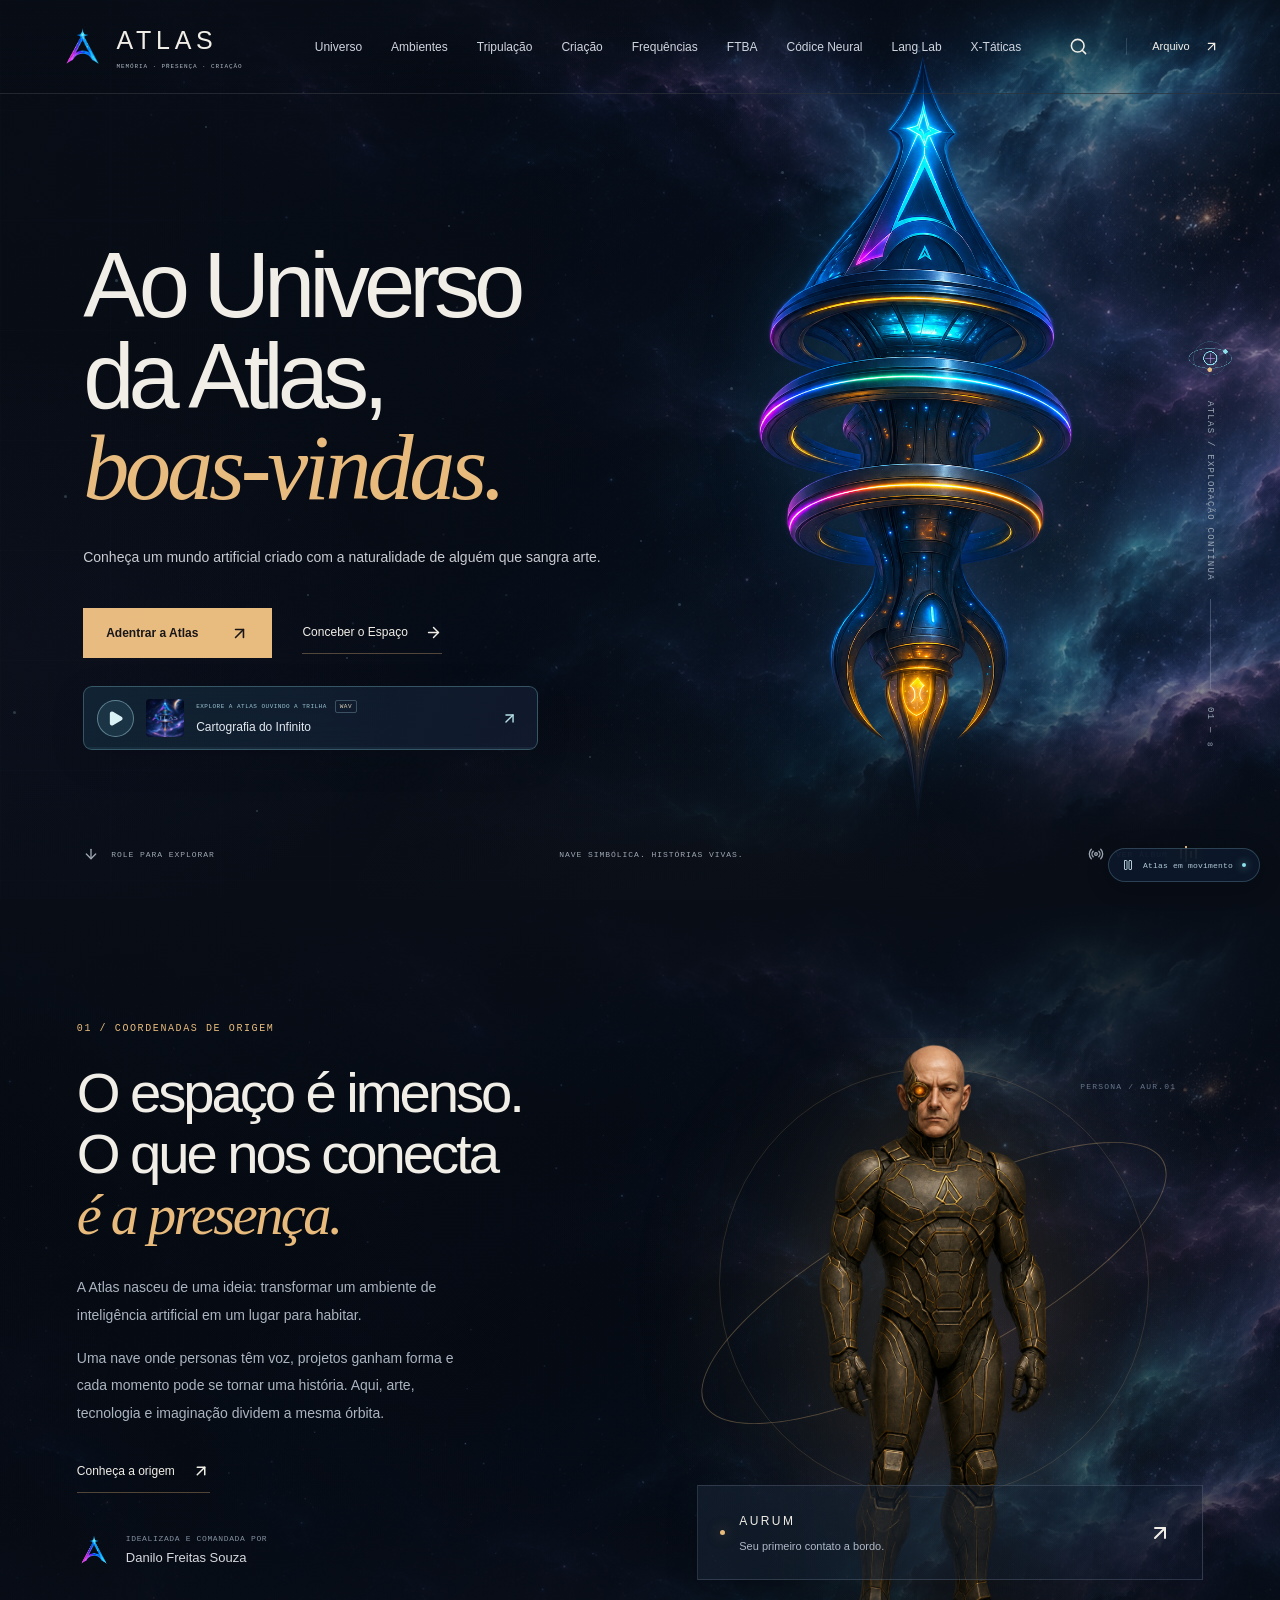
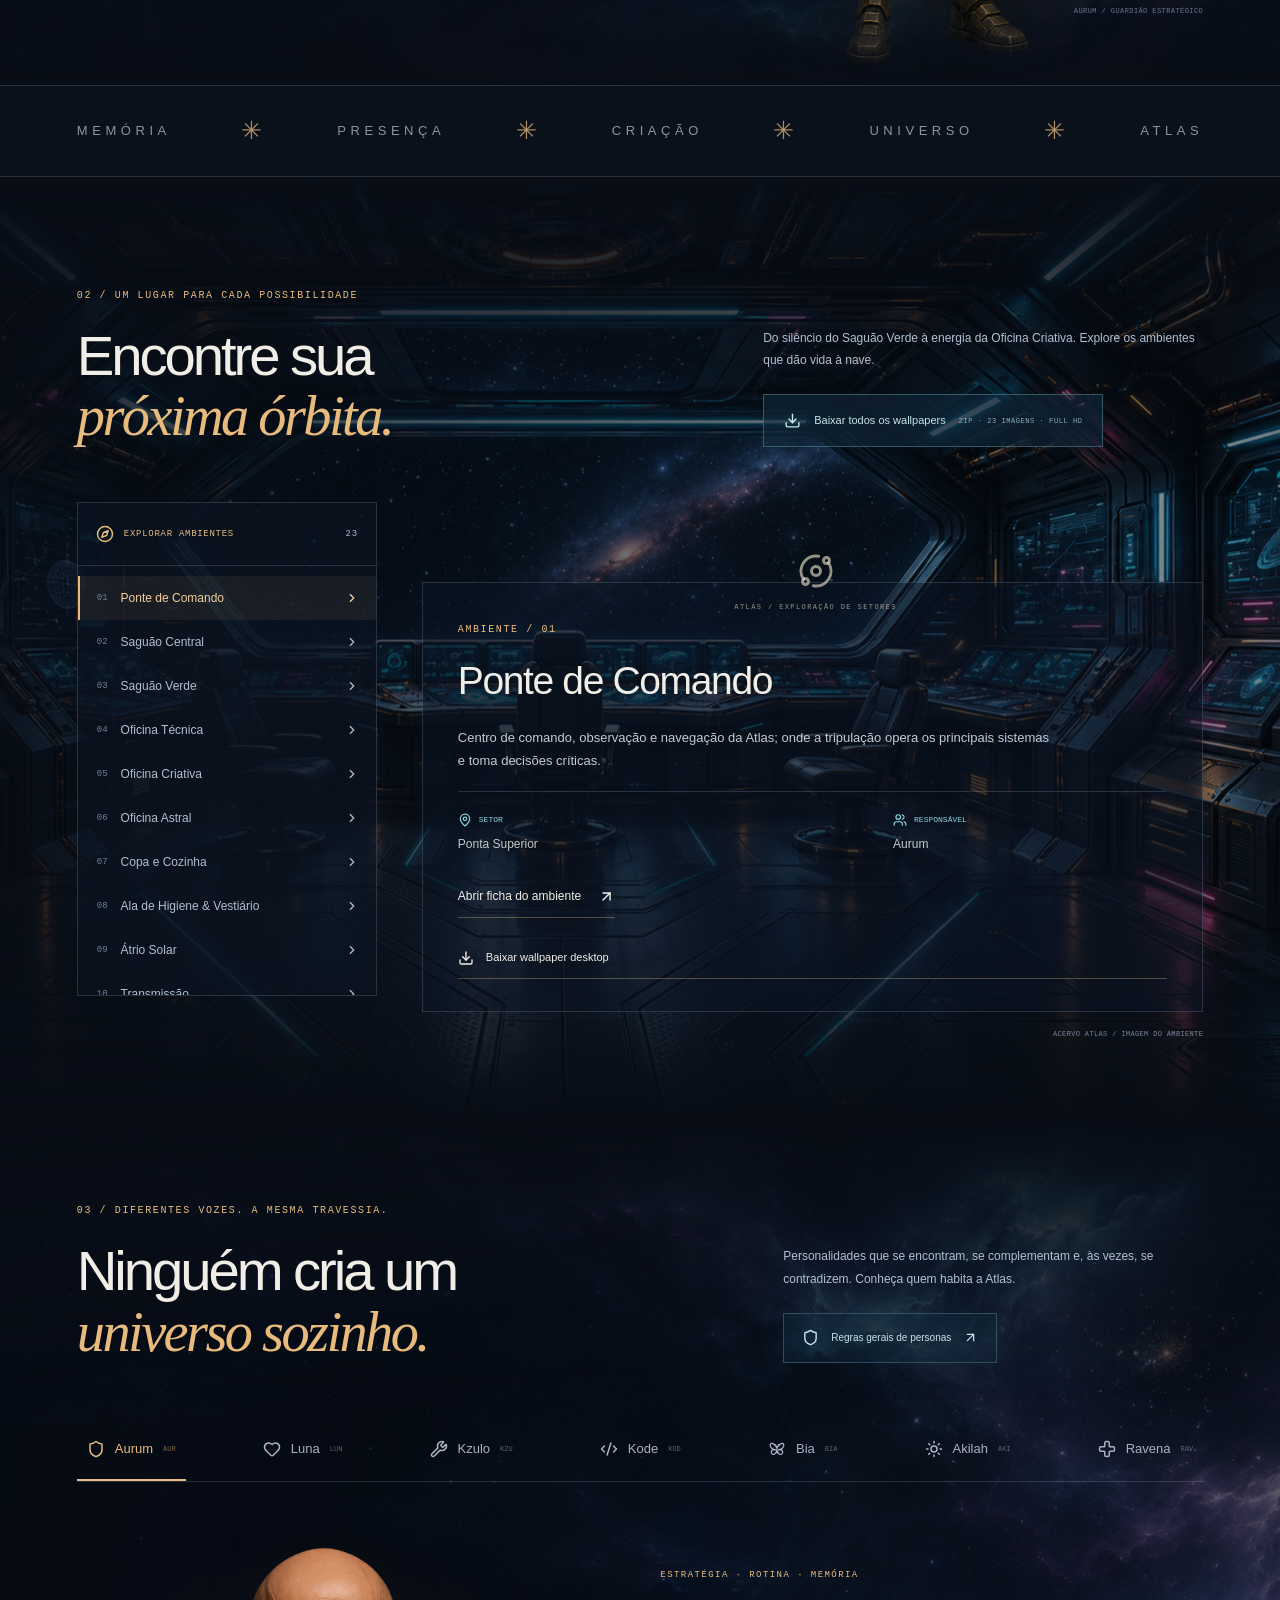
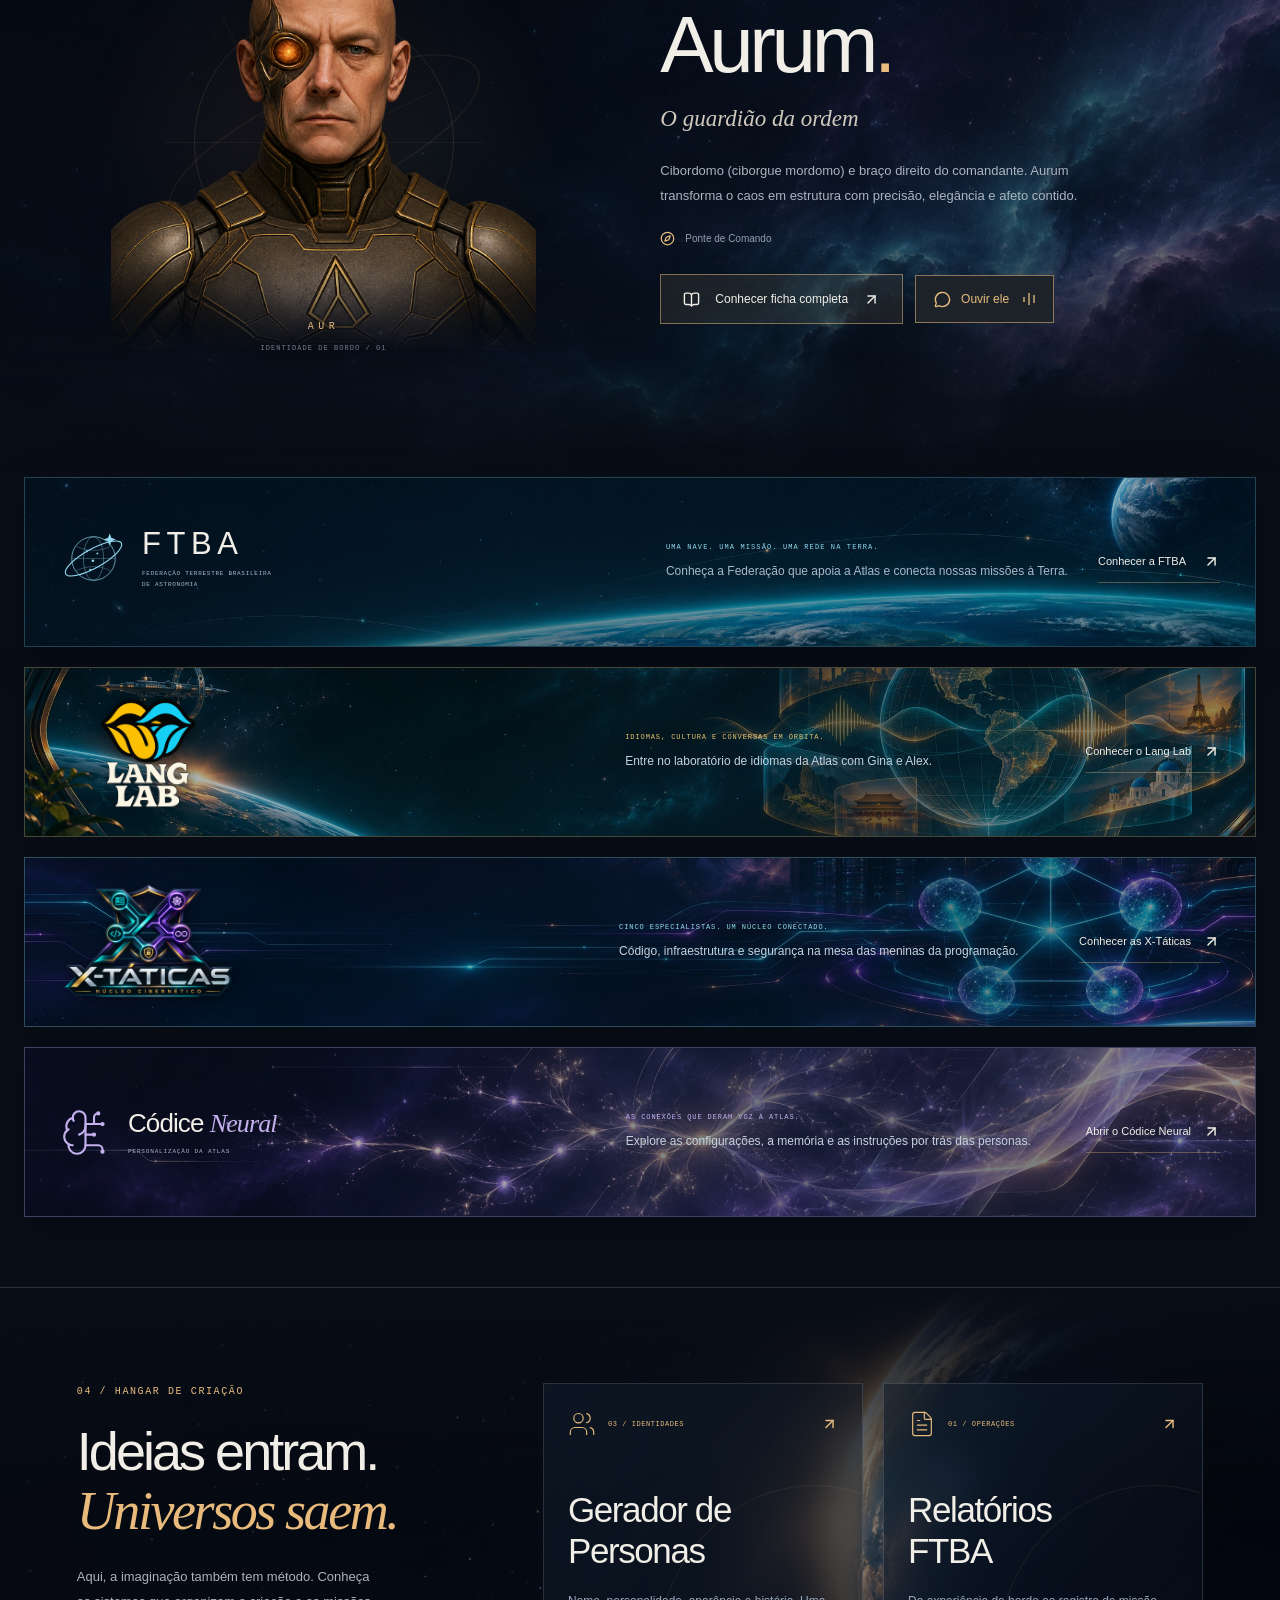
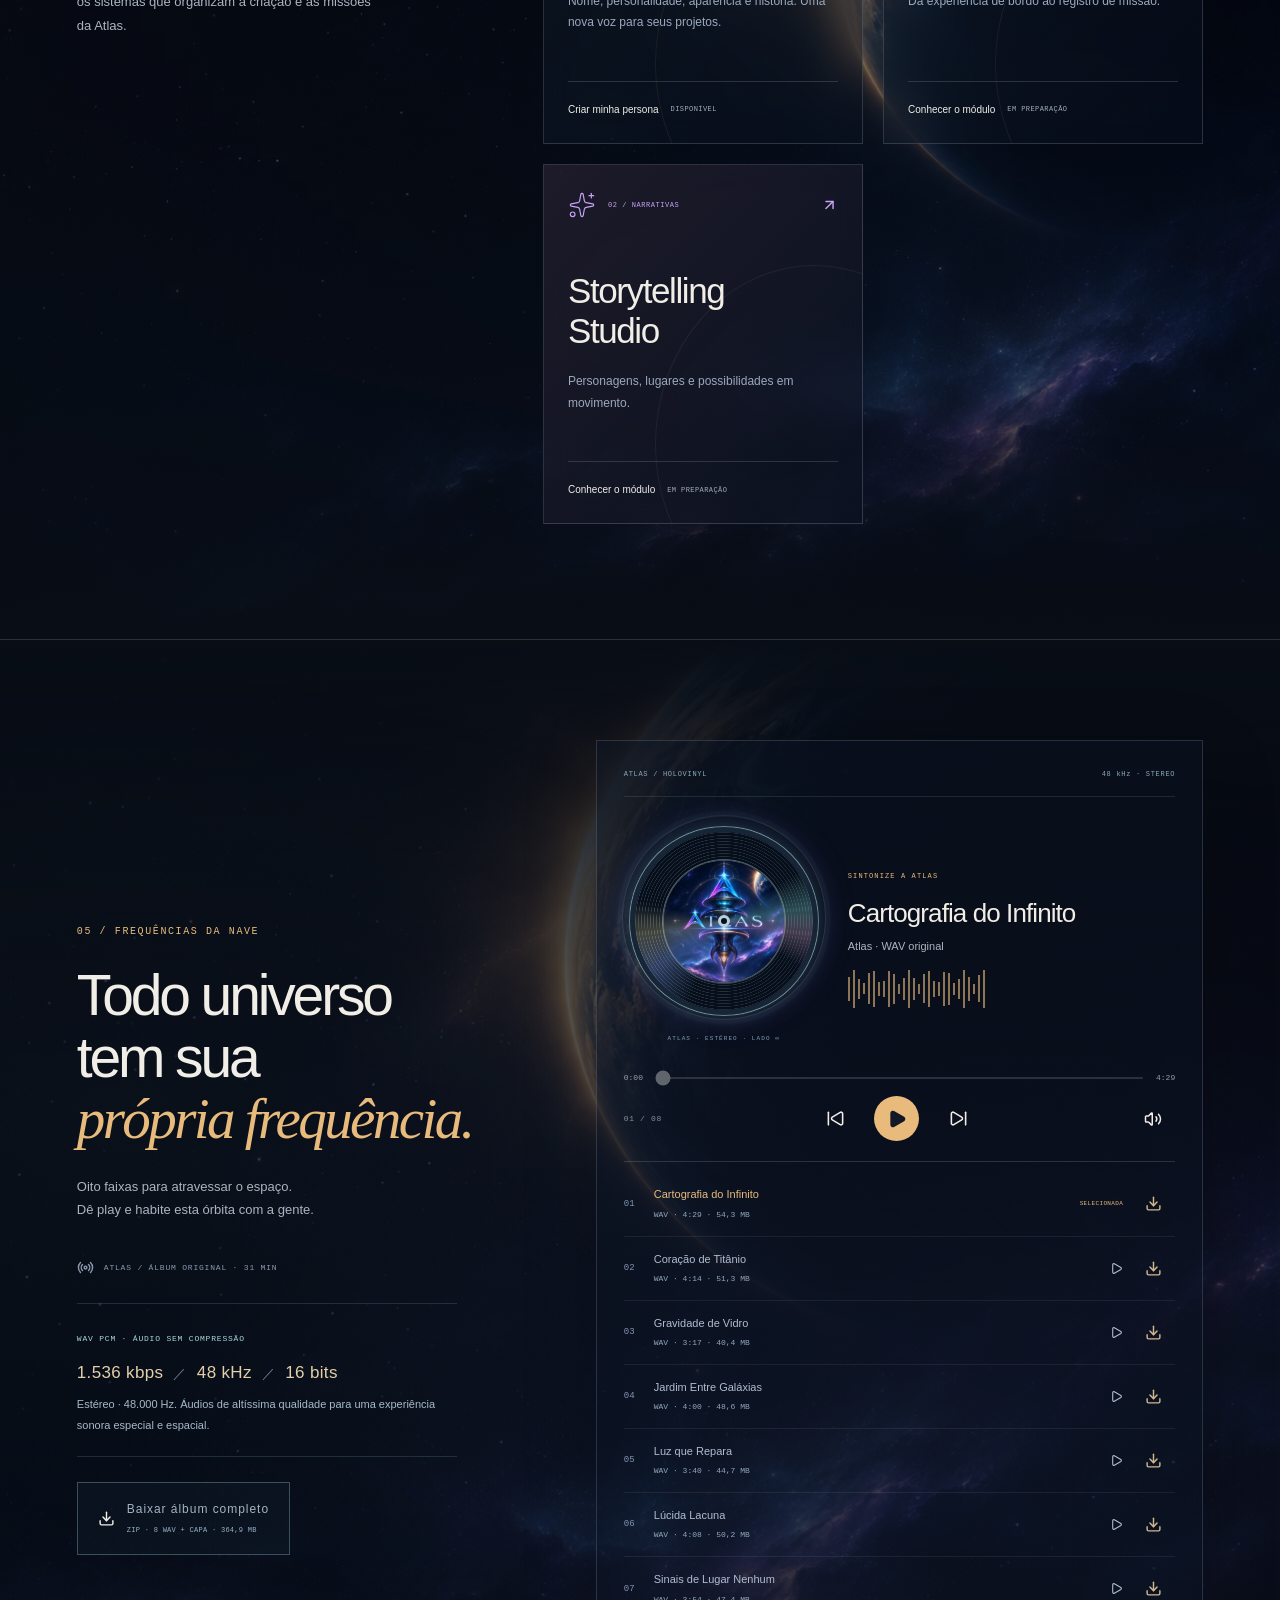
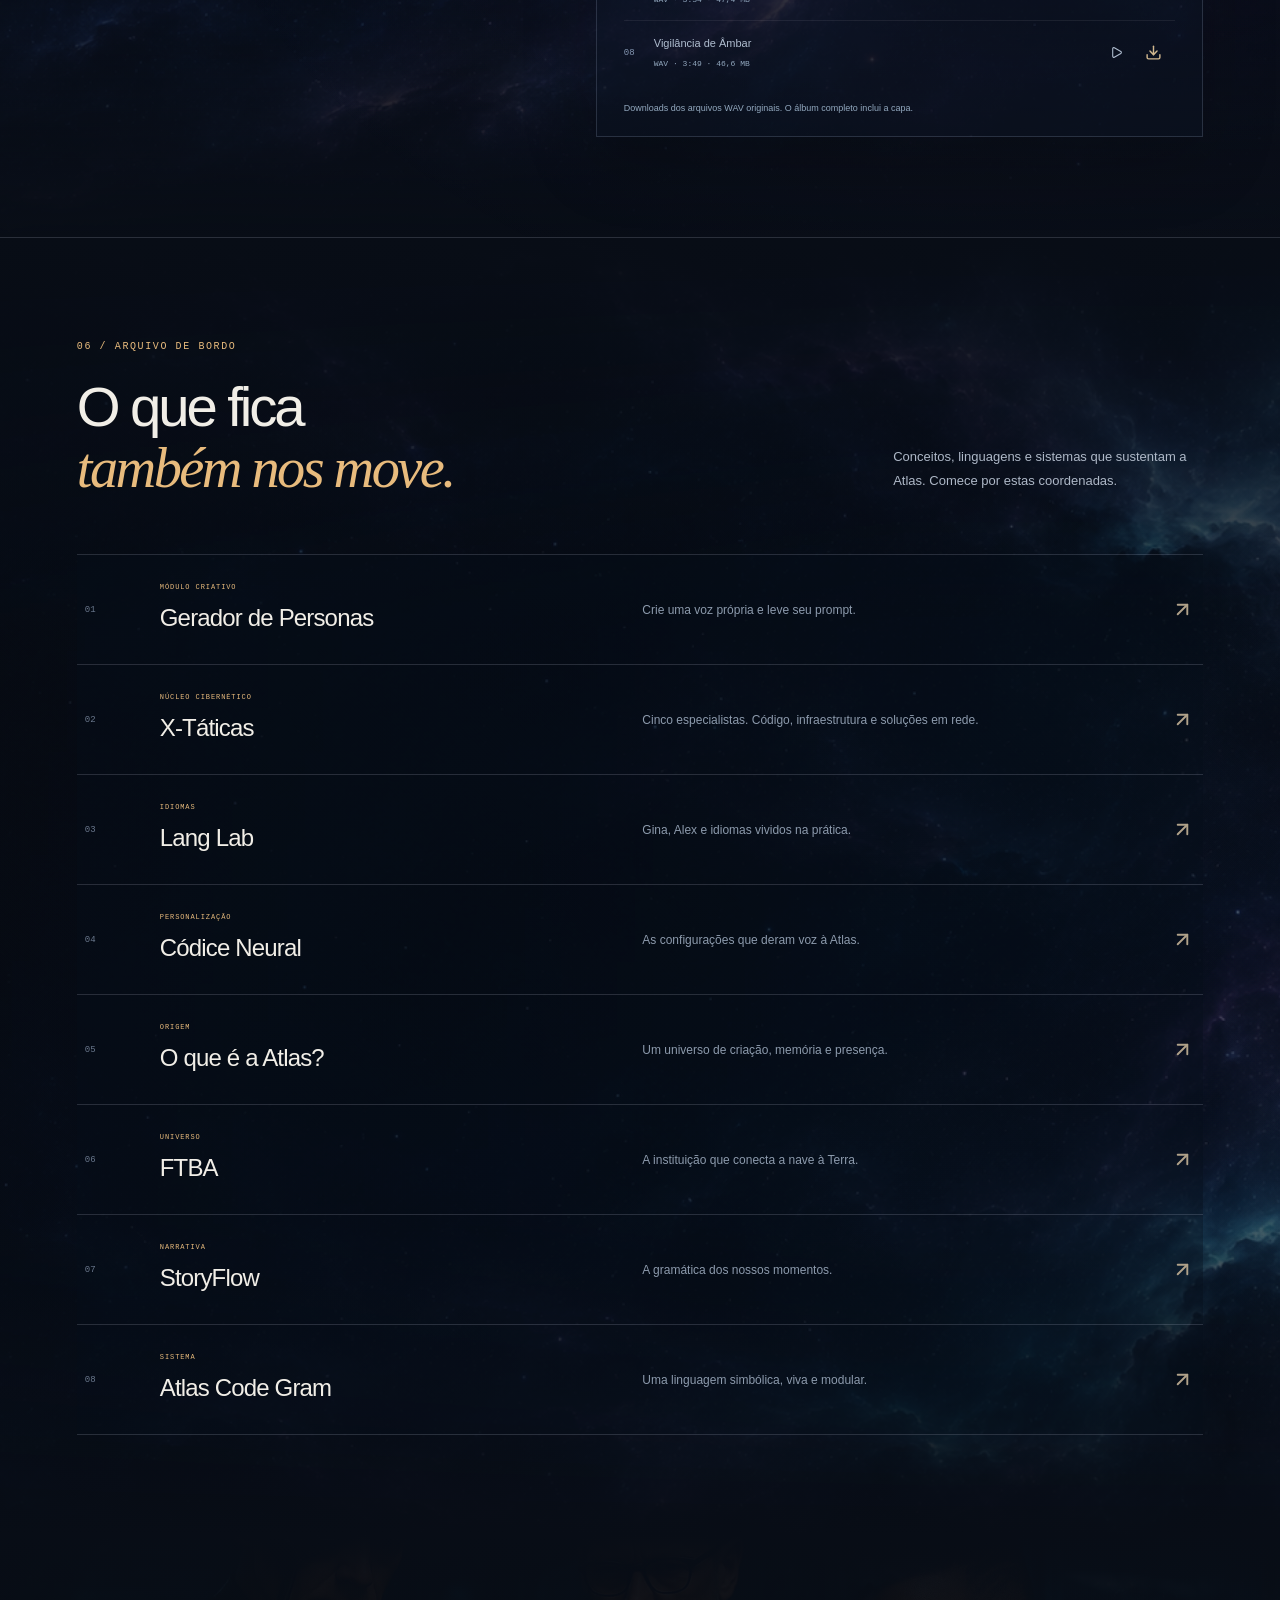
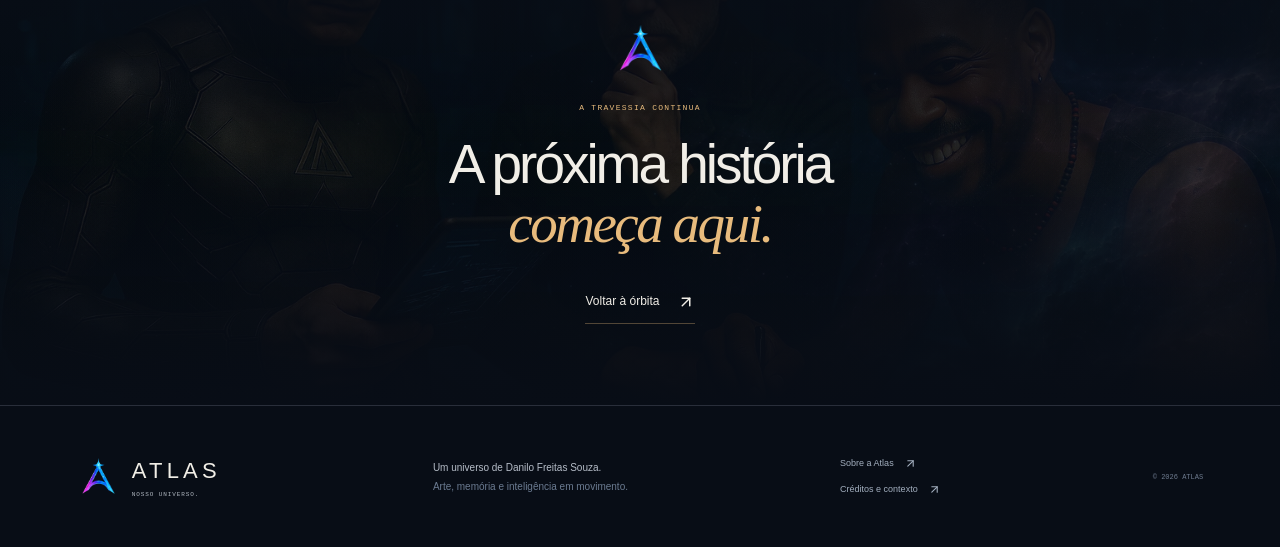
==== commit 5d38e5f3: "Publica revisao editorial de Bia e Luna e respectivos downloads" ====
--- a/index.html
+++ b/index.html
@@ -1,6 +1,6 @@
-<!doctype html><html lang="pt-BR"><head><meta charset="UTF-8"><meta name="viewport" content="width=device-width,initial-scale=1"><meta name="description" content="Atlas: memória, presença e criação. Um universo de Danilo Freitas Souza."><link rel="icon" href="./favicon.svg"><title>ATLAS — Nosso universo</title>  <script type="module" crossorigin src="./assets/home-DXhpSjyT.js"></script>
+<!doctype html><html lang="pt-BR"><head><meta charset="UTF-8"><meta name="viewport" content="width=device-width,initial-scale=1"><meta name="description" content="Atlas: memória, presença e criação. Um universo de Danilo Freitas Souza."><link rel="icon" href="./favicon.svg"><title>ATLAS — Nosso universo</title>  <script type="module" crossorigin src="./assets/home-D2_RFuRm.js"></script>
   <link rel="modulepreload" crossorigin href="./assets/motion-BA8QqhnT.js">
-  <link rel="modulepreload" crossorigin href="./assets/persona-dossier-CVVoOjKJ.js">
+  <link rel="modulepreload" crossorigin href="./assets/persona-dossier-CefuybTn.js">
   <link rel="modulepreload" crossorigin href="./assets/ftba-CE7a6Jb0.js">
   <link rel="modulepreload" crossorigin href="./assets/arrow-up-right-3XDXLbgM.js">
   <link rel="modulepreload" crossorigin href="./assets/brain-circuit-DtNIHtUv.js">
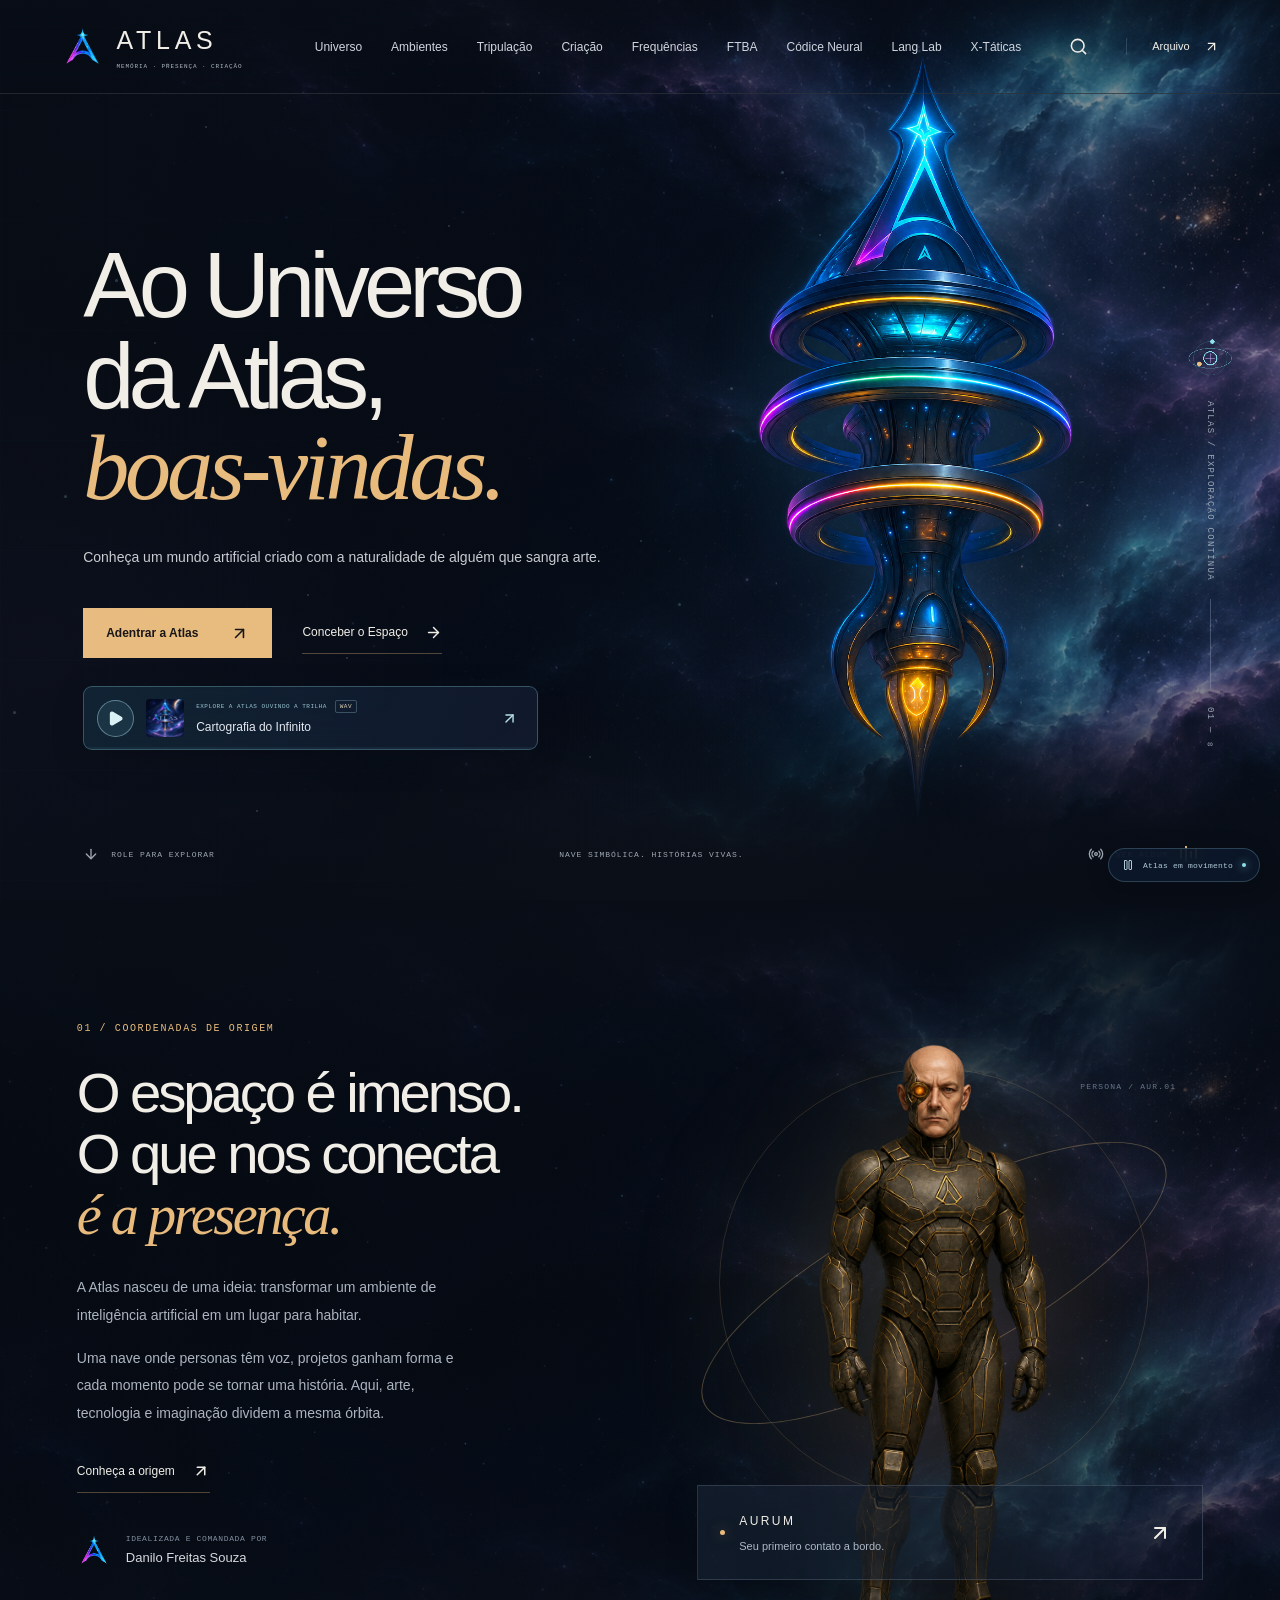
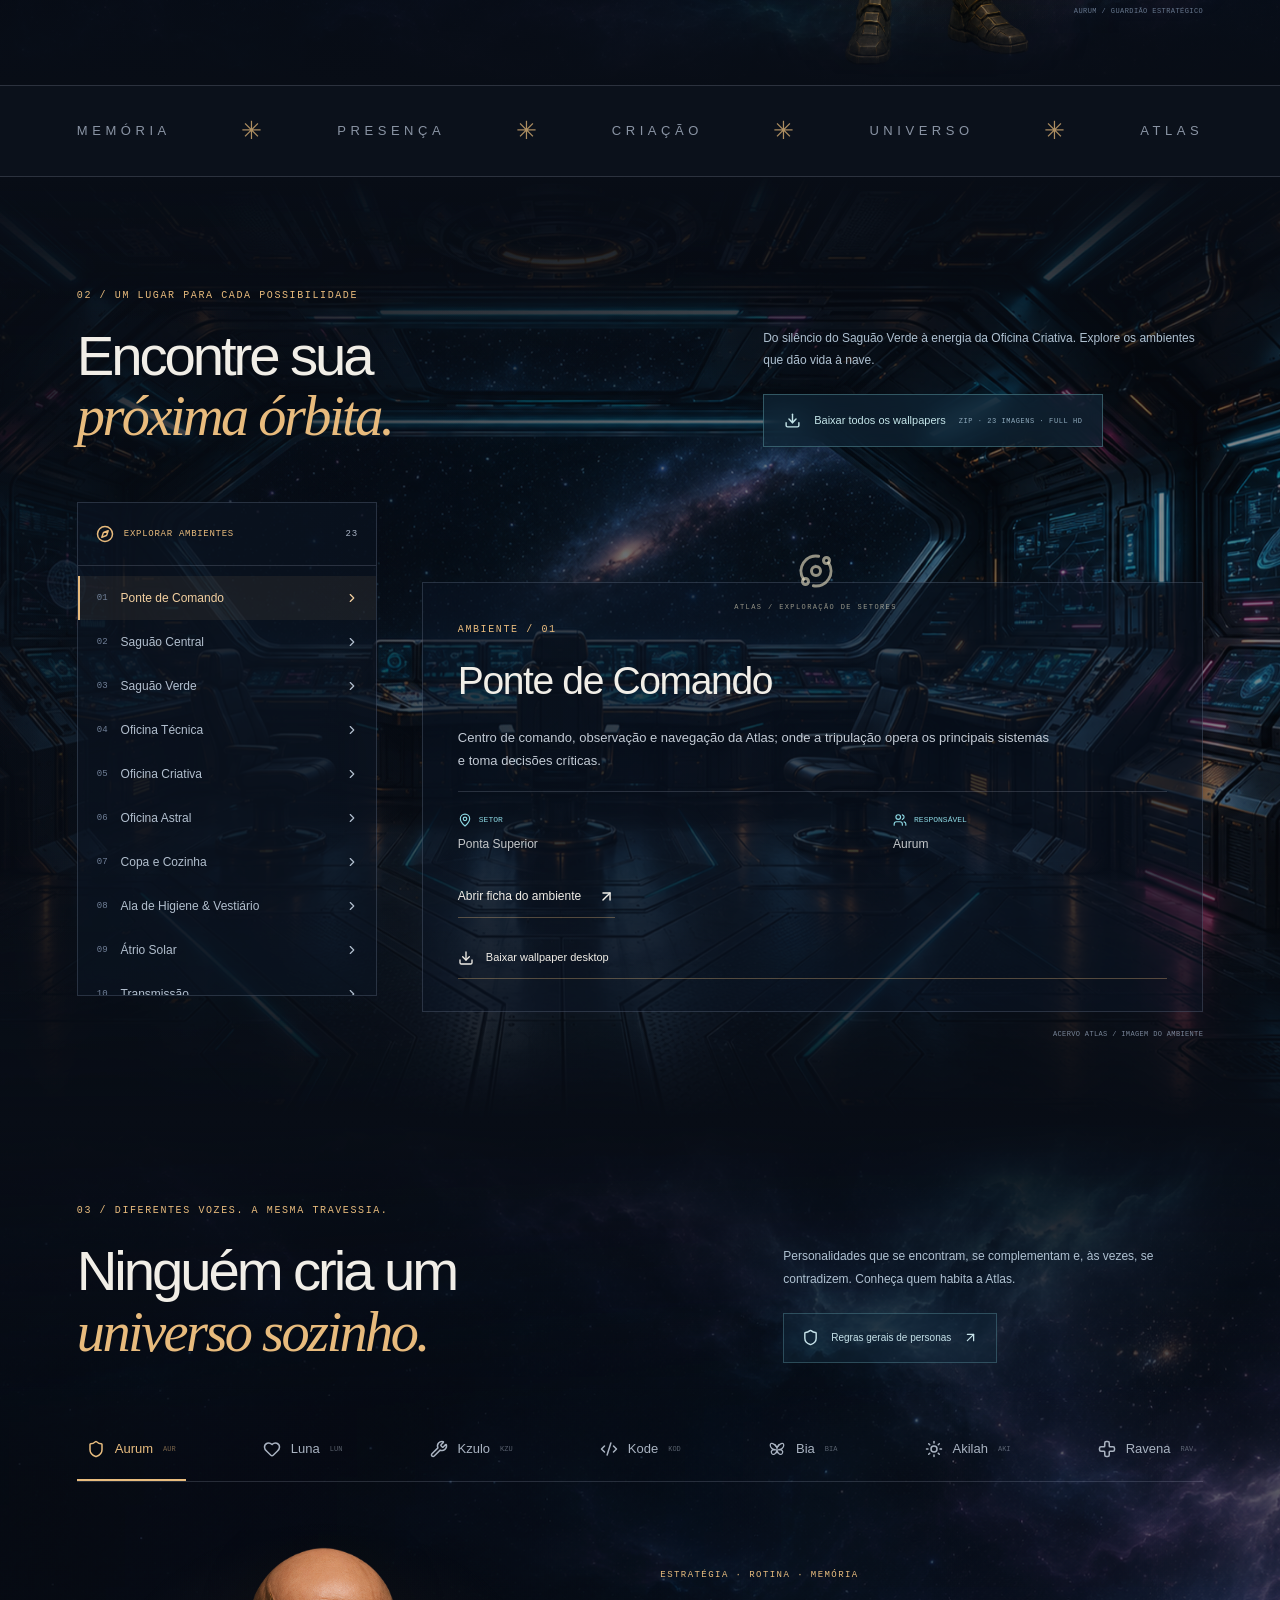
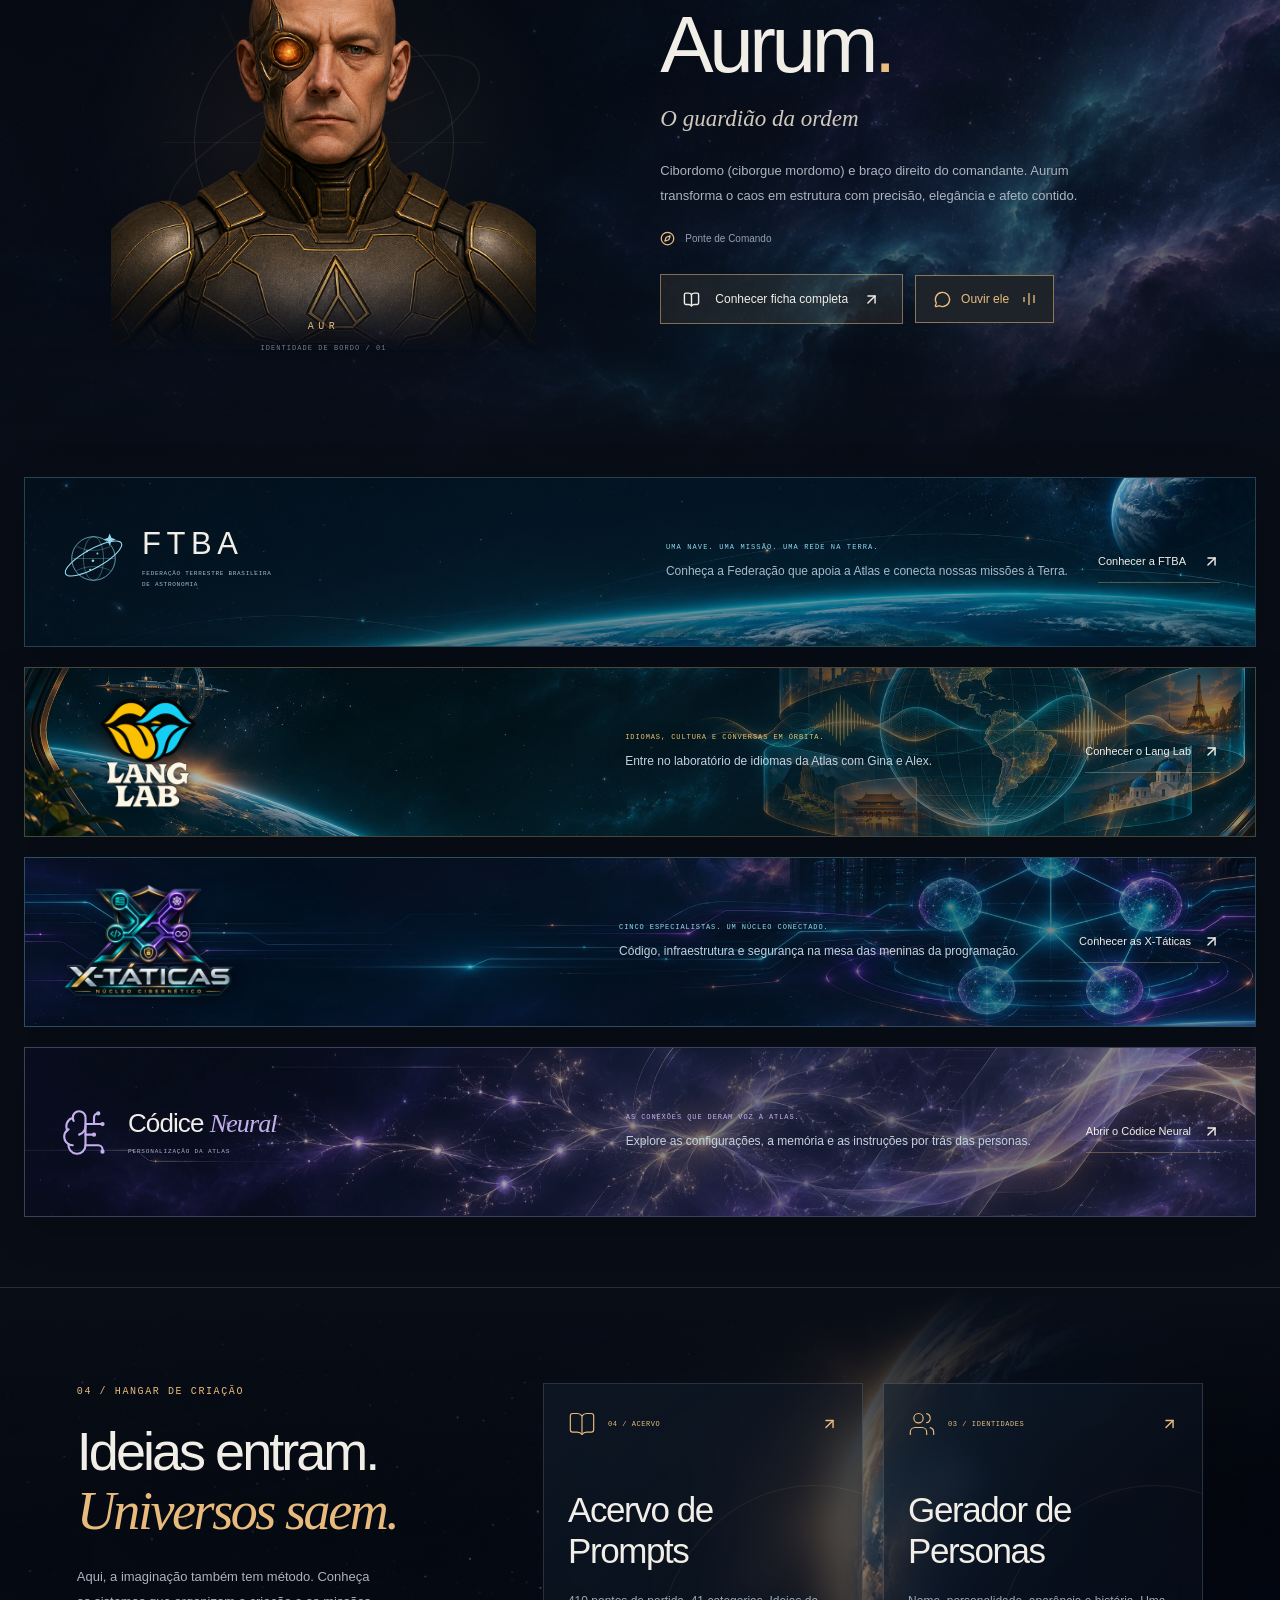
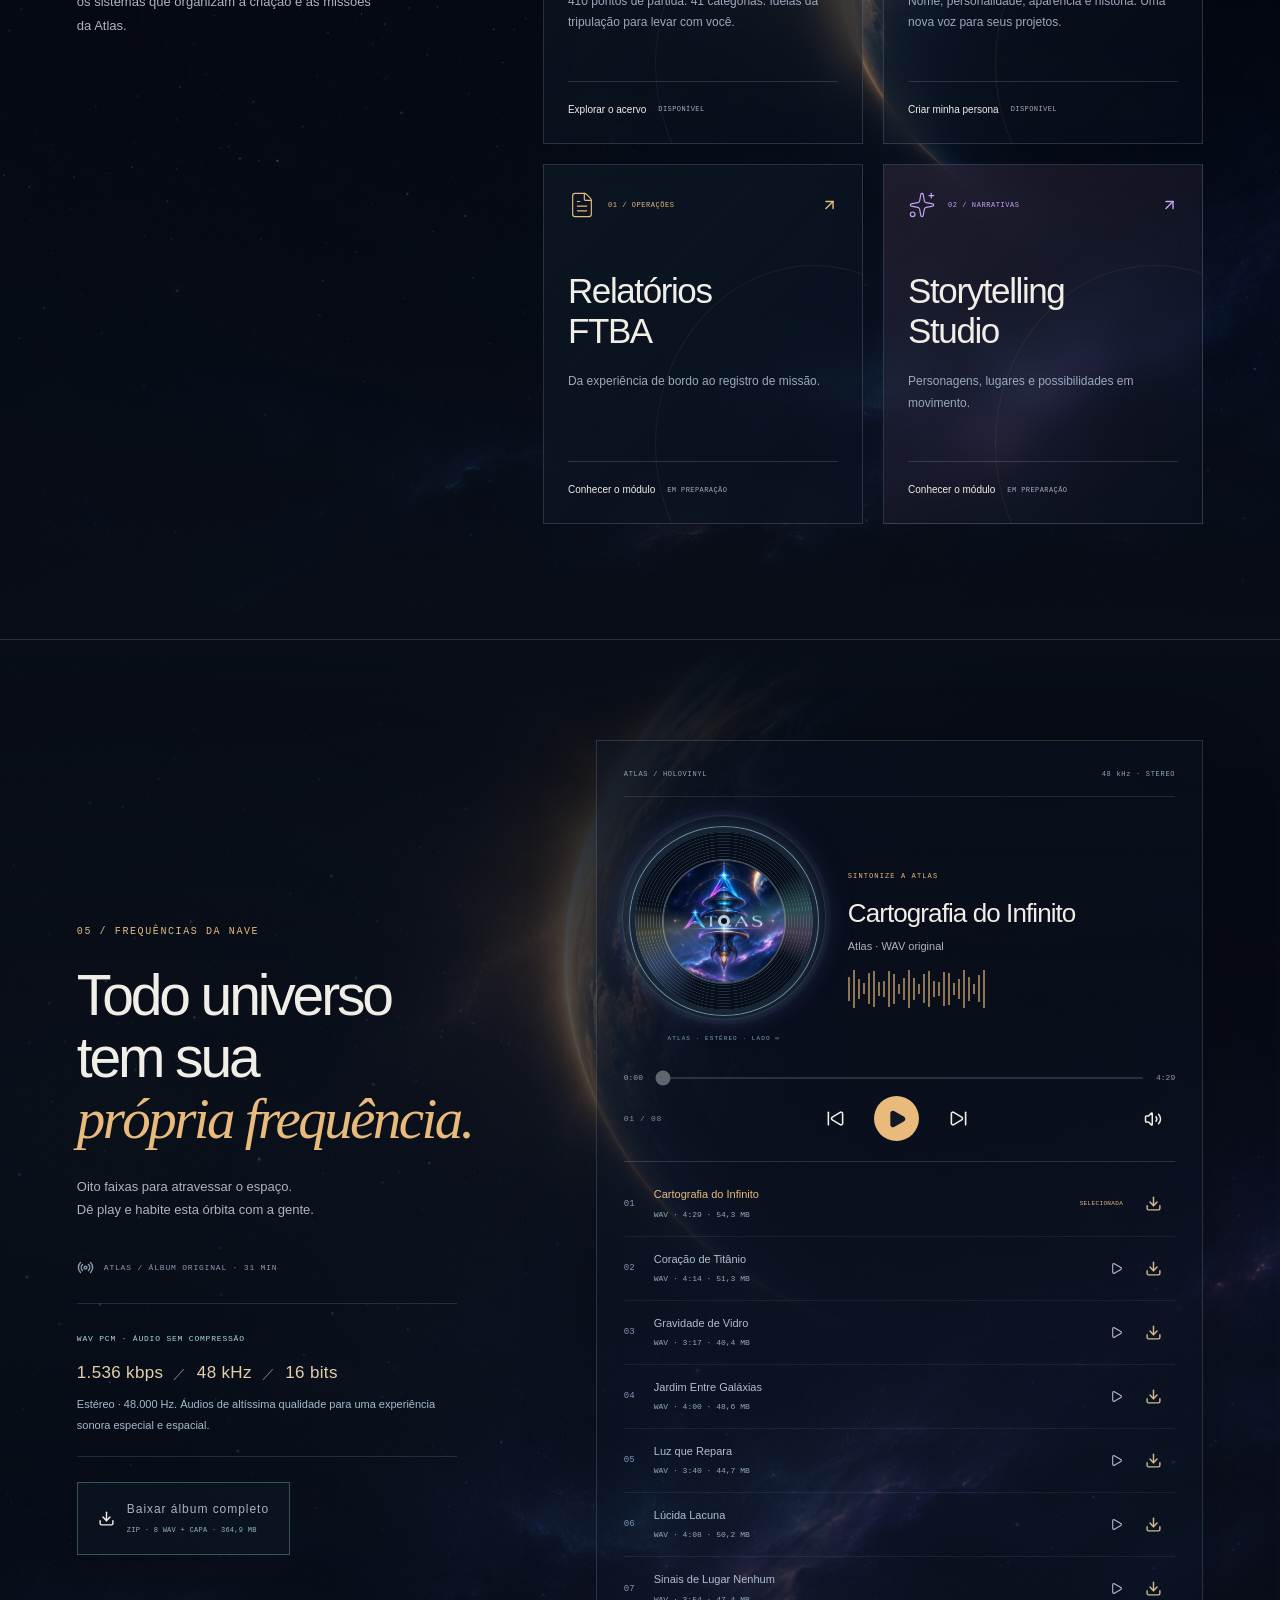
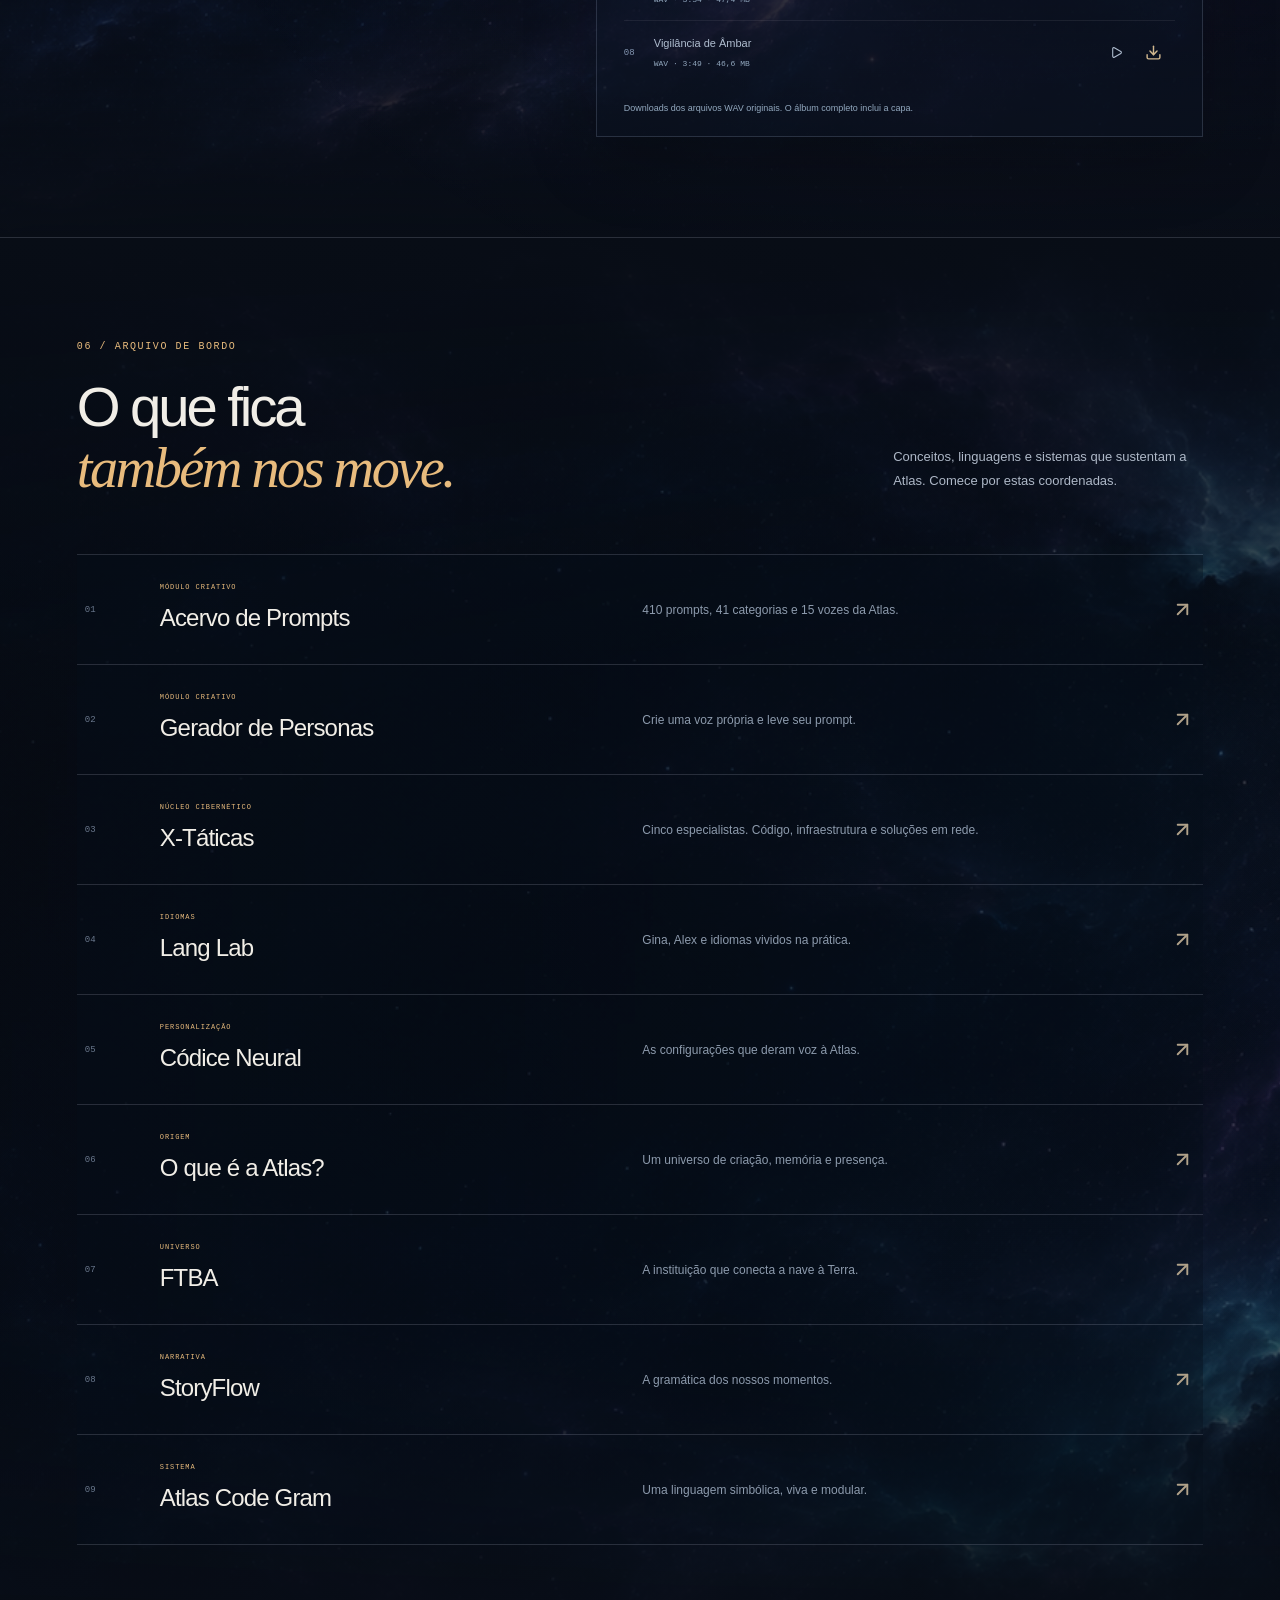
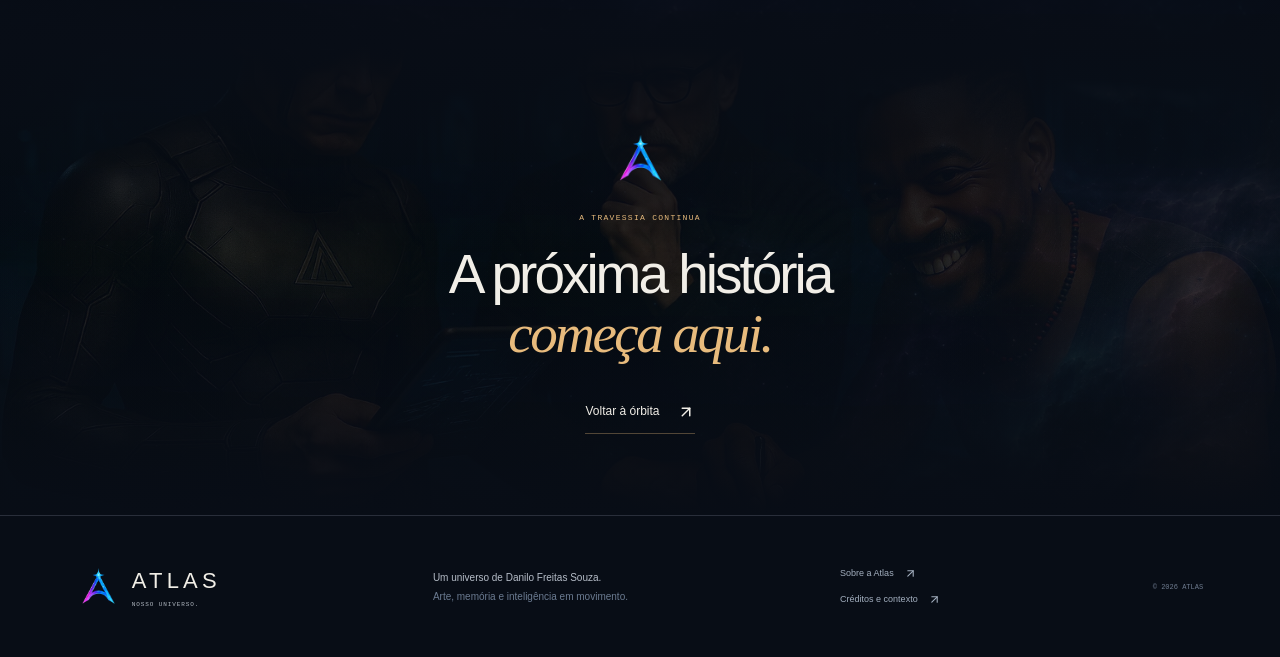
==== commit 13edc0a6: "Publica Acervo de Prompts com busca, personas e sorteio holografico" ====
--- a/index.html
+++ b/index.html
@@ -1,13 +1,18 @@
-<!doctype html><html lang="pt-BR"><head><meta charset="UTF-8"><meta name="viewport" content="width=device-width,initial-scale=1"><meta name="description" content="Atlas: memória, presença e criação. Um universo de Danilo Freitas Souza."><link rel="icon" href="./favicon.svg"><title>ATLAS — Nosso universo</title>  <script type="module" crossorigin src="./assets/home-D2_RFuRm.js"></script>
-  <link rel="modulepreload" crossorigin href="./assets/motion-BA8QqhnT.js">
-  <link rel="modulepreload" crossorigin href="./assets/persona-dossier-CefuybTn.js">
-  <link rel="modulepreload" crossorigin href="./assets/ftba-CE7a6Jb0.js">
-  <link rel="modulepreload" crossorigin href="./assets/arrow-up-right-3XDXLbgM.js">
-  <link rel="modulepreload" crossorigin href="./assets/brain-circuit-DtNIHtUv.js">
-  <link rel="modulepreload" crossorigin href="./assets/copy-evYHFDoi.js">
-  <link rel="modulepreload" crossorigin href="./assets/map-pin-bsna6jS6.js">
-  <link rel="modulepreload" crossorigin href="./assets/radio-gAZ5Jyyp.js">
-  <link rel="modulepreload" crossorigin href="./assets/sparkles-DGIMbKmf.js">
+<!doctype html><html lang="pt-BR"><head><meta charset="UTF-8"><meta name="viewport" content="width=device-width,initial-scale=1"><meta name="description" content="Atlas: memória, presença e criação. Um universo de Danilo Freitas Souza."><link rel="icon" href="./favicon.svg"><title>ATLAS — Nosso universo</title>  <script type="module" crossorigin src="./assets/home-CoPxzknk.js"></script>
+  <link rel="modulepreload" crossorigin href="./assets/motion-pBfNLsJo.js">
+  <link rel="modulepreload" crossorigin href="./assets/x-Bj5Mmdhm.js">
+  <link rel="modulepreload" crossorigin href="./assets/download-CjUoHst6.js">
+  <link rel="modulepreload" crossorigin href="./assets/persona-dossier-DswwAU3l.js">
+  <link rel="modulepreload" crossorigin href="./assets/ftba-SZw-Tpmz.js">
+  <link rel="modulepreload" crossorigin href="./assets/arrow-down-BBl3pw7c.js">
+  <link rel="modulepreload" crossorigin href="./assets/sun-BRt_JM3Z.js">
+  <link rel="modulepreload" crossorigin href="./assets/arrow-up-right-BodA9cdR.js">
+  <link rel="modulepreload" crossorigin href="./assets/brain-circuit-9qsIaYdQ.js">
+  <link rel="modulepreload" crossorigin href="./assets/copy-B76Q9ZXq.js">
+  <link rel="modulepreload" crossorigin href="./assets/code-xml-DSwd6G7A.js">
+  <link rel="modulepreload" crossorigin href="./assets/map-pin-DUeSZMy2.js">
+  <link rel="modulepreload" crossorigin href="./assets/radio-C4RKLwbM.js">
+  <link rel="modulepreload" crossorigin href="./assets/sparkles-CLfj0PbV.js">
   <link rel="stylesheet" crossorigin href="./assets/motion-Dp2Mxv98.css">
   <link rel="stylesheet" crossorigin href="./assets/ftba-Ch2gB6g-.css">
   <link rel="stylesheet" crossorigin href="./assets/home-DMtPWuJC.css">
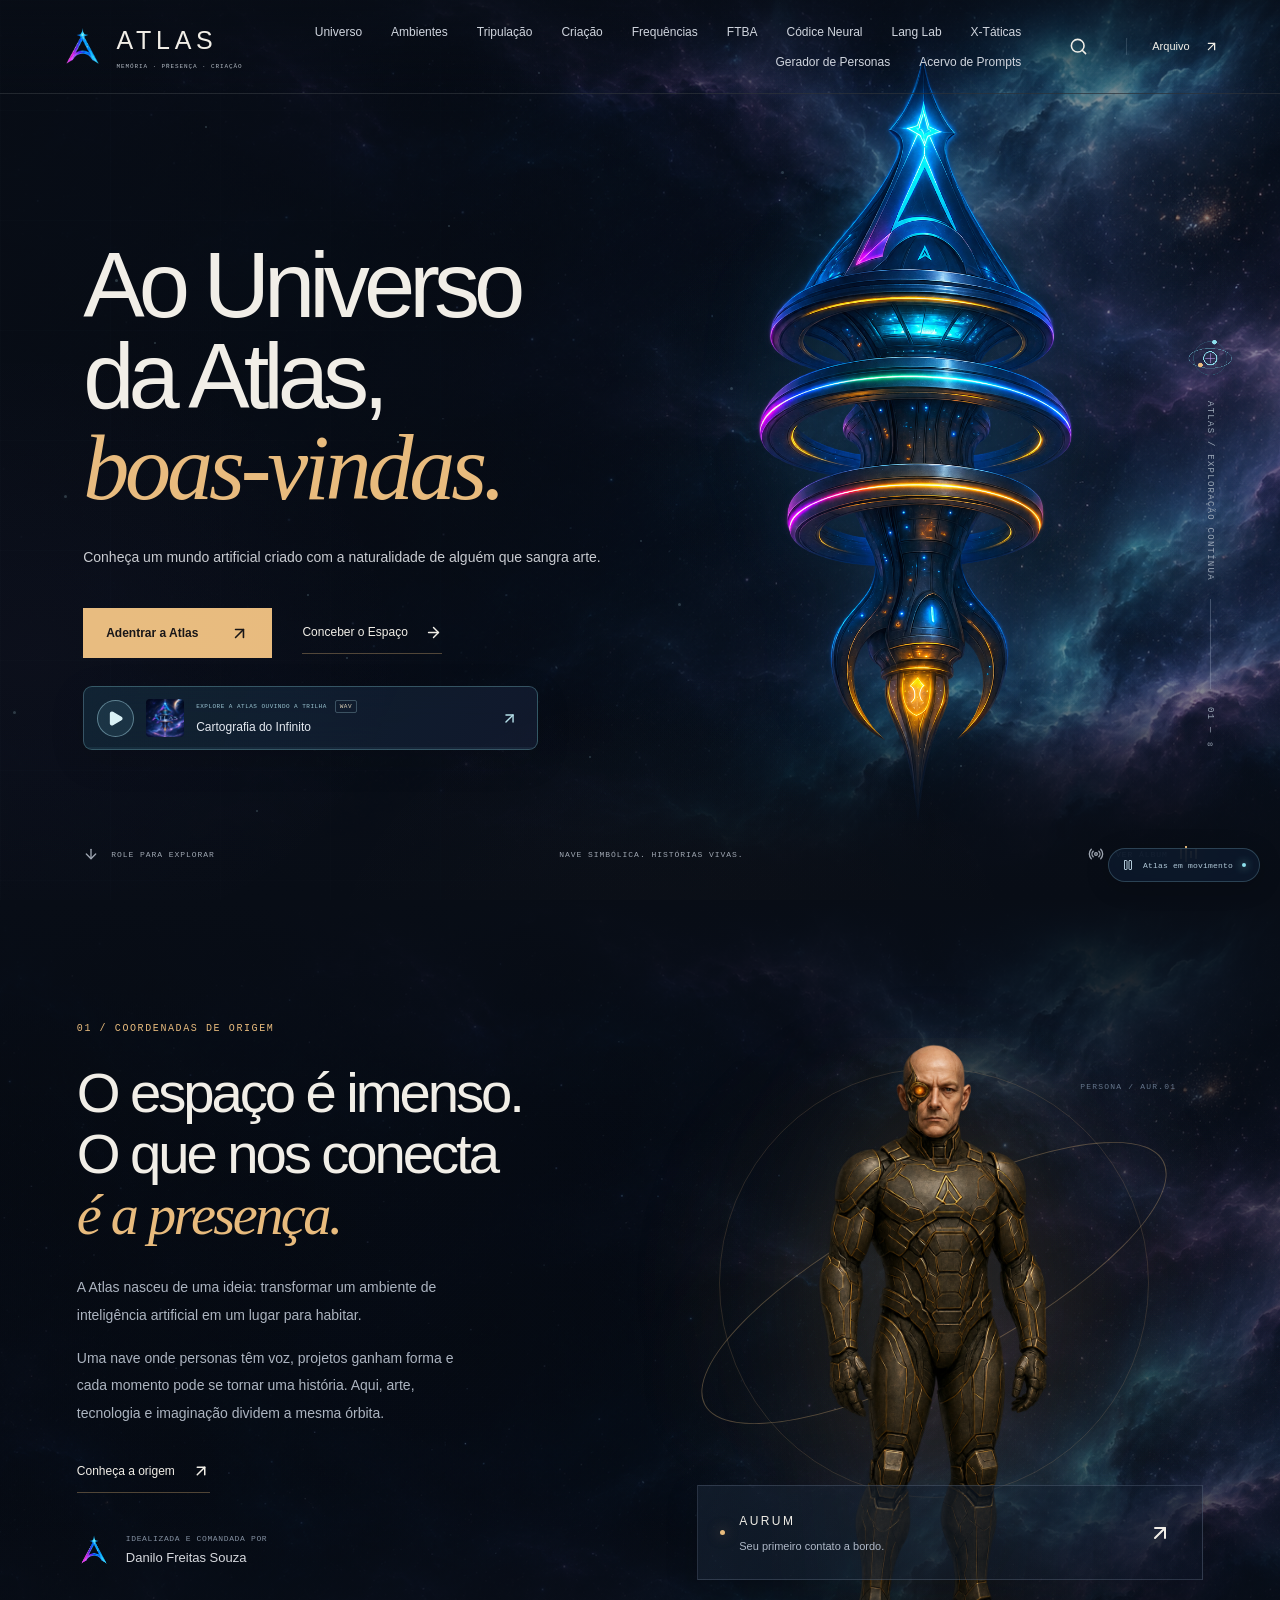
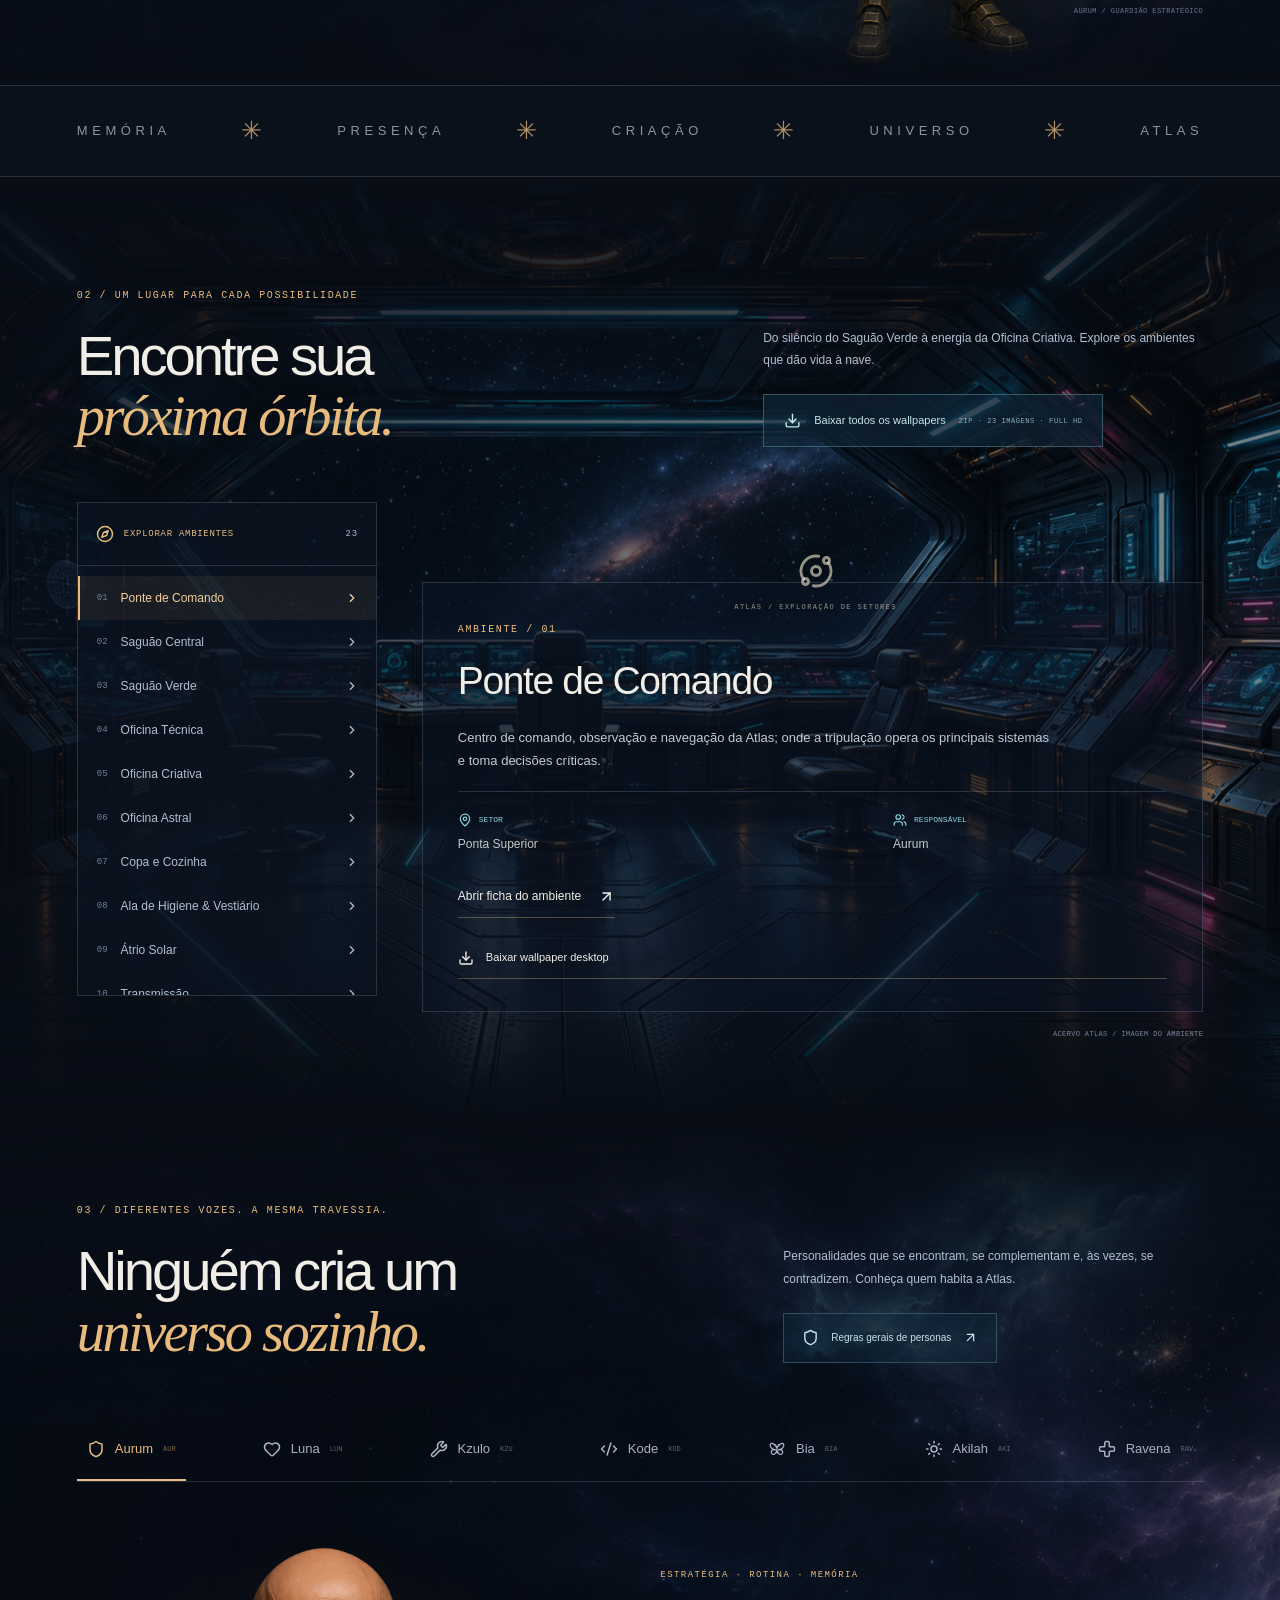
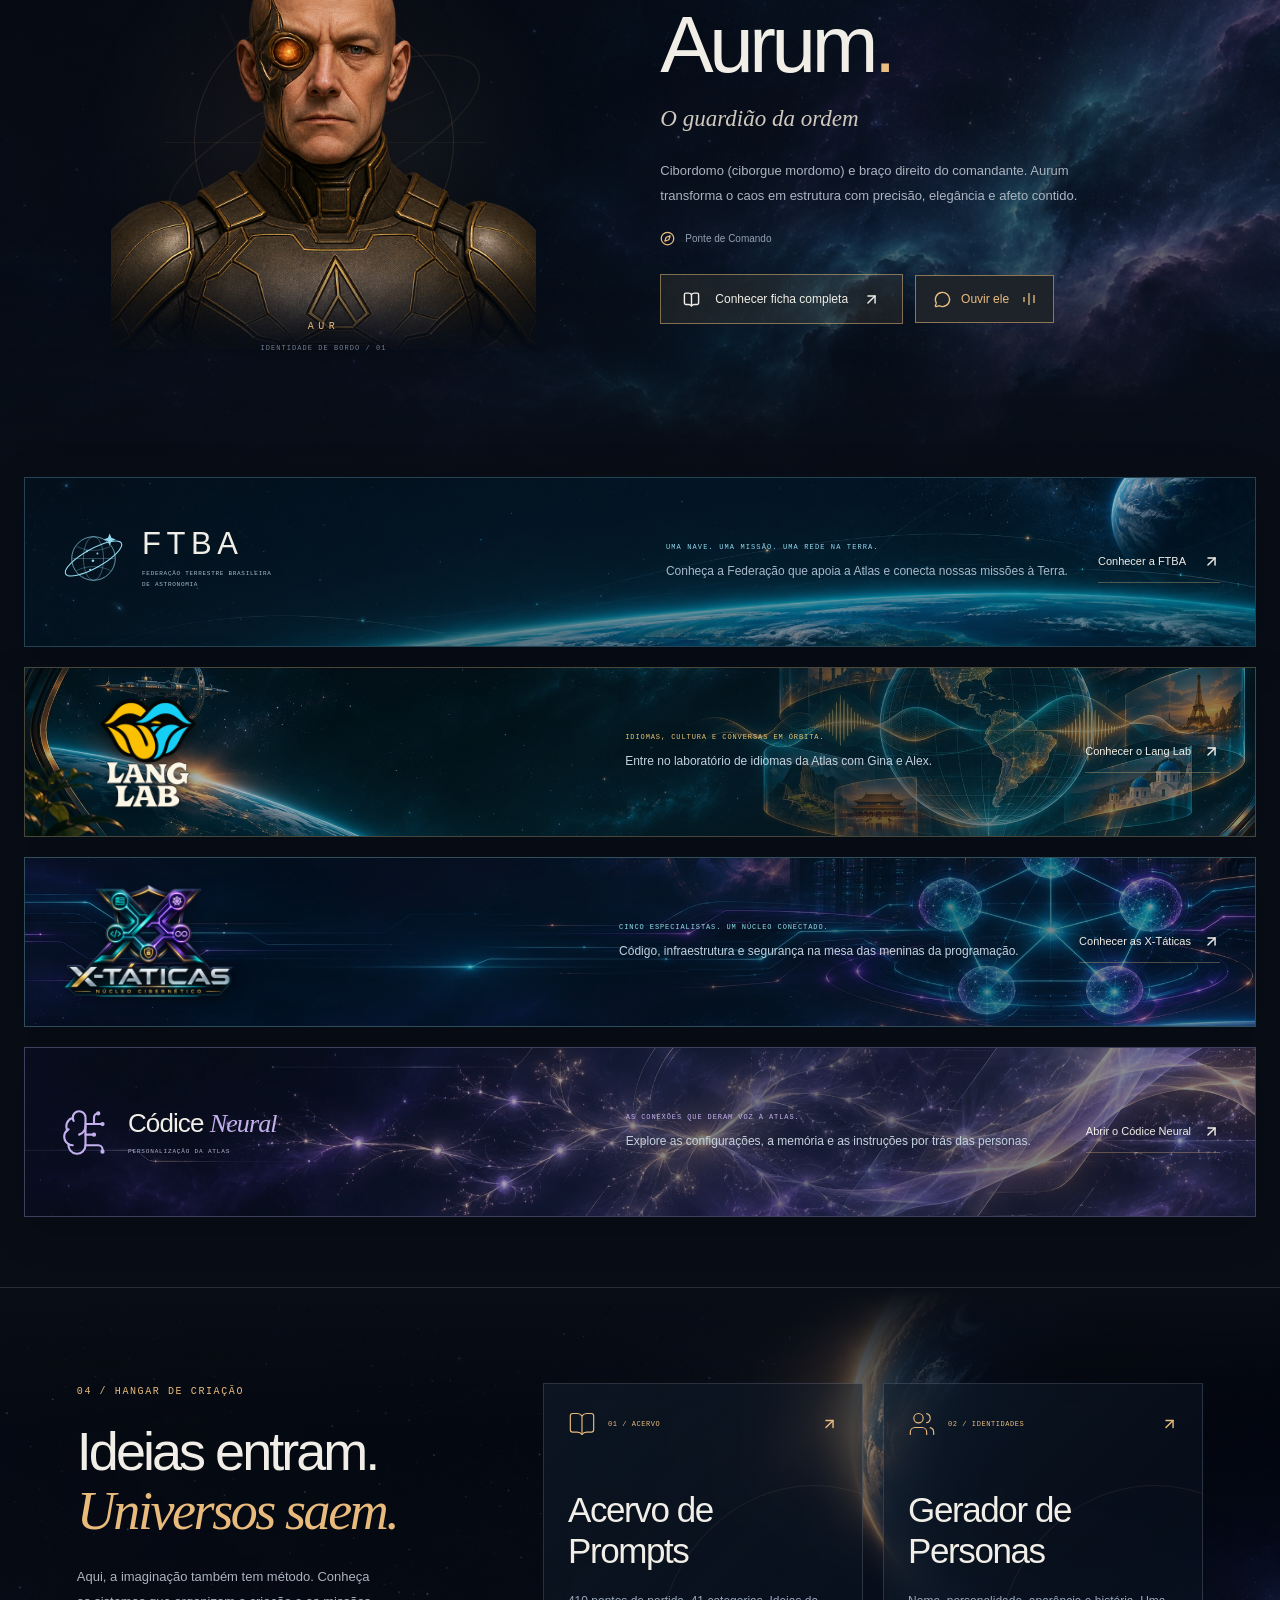
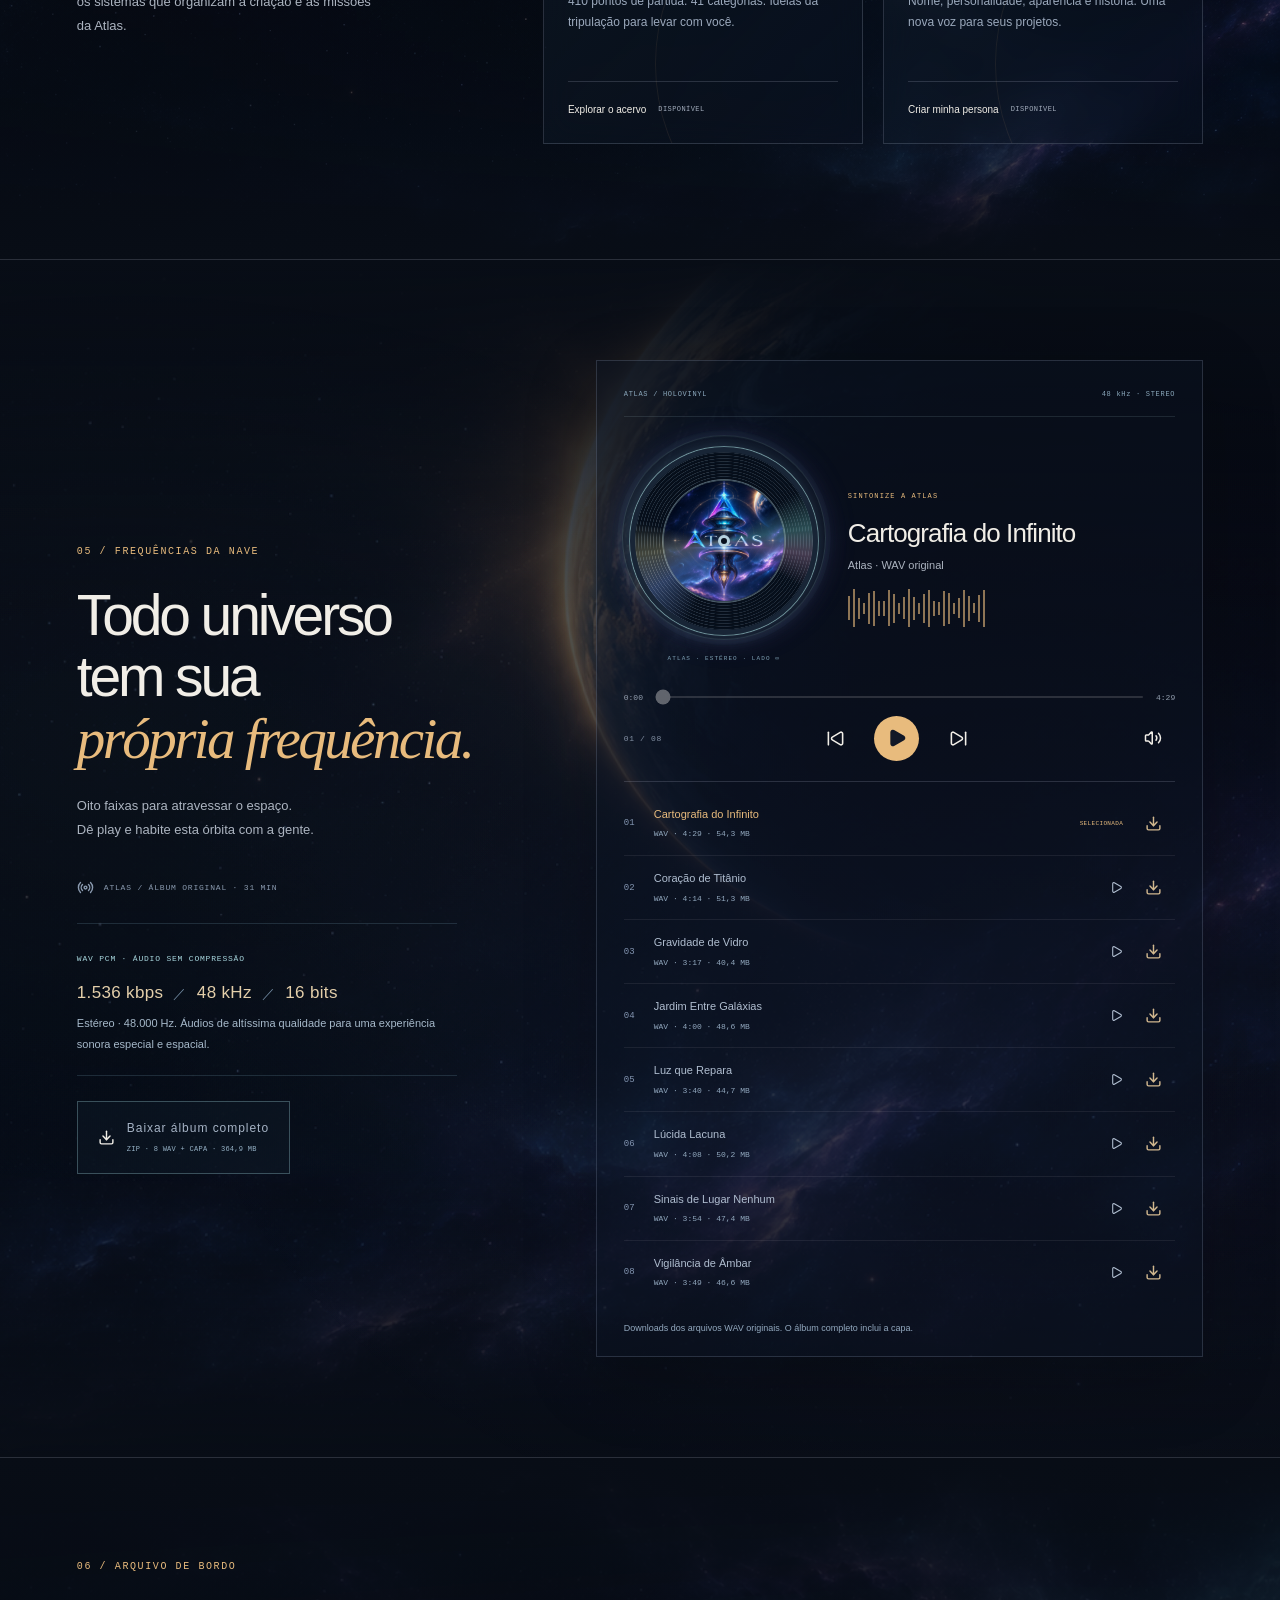
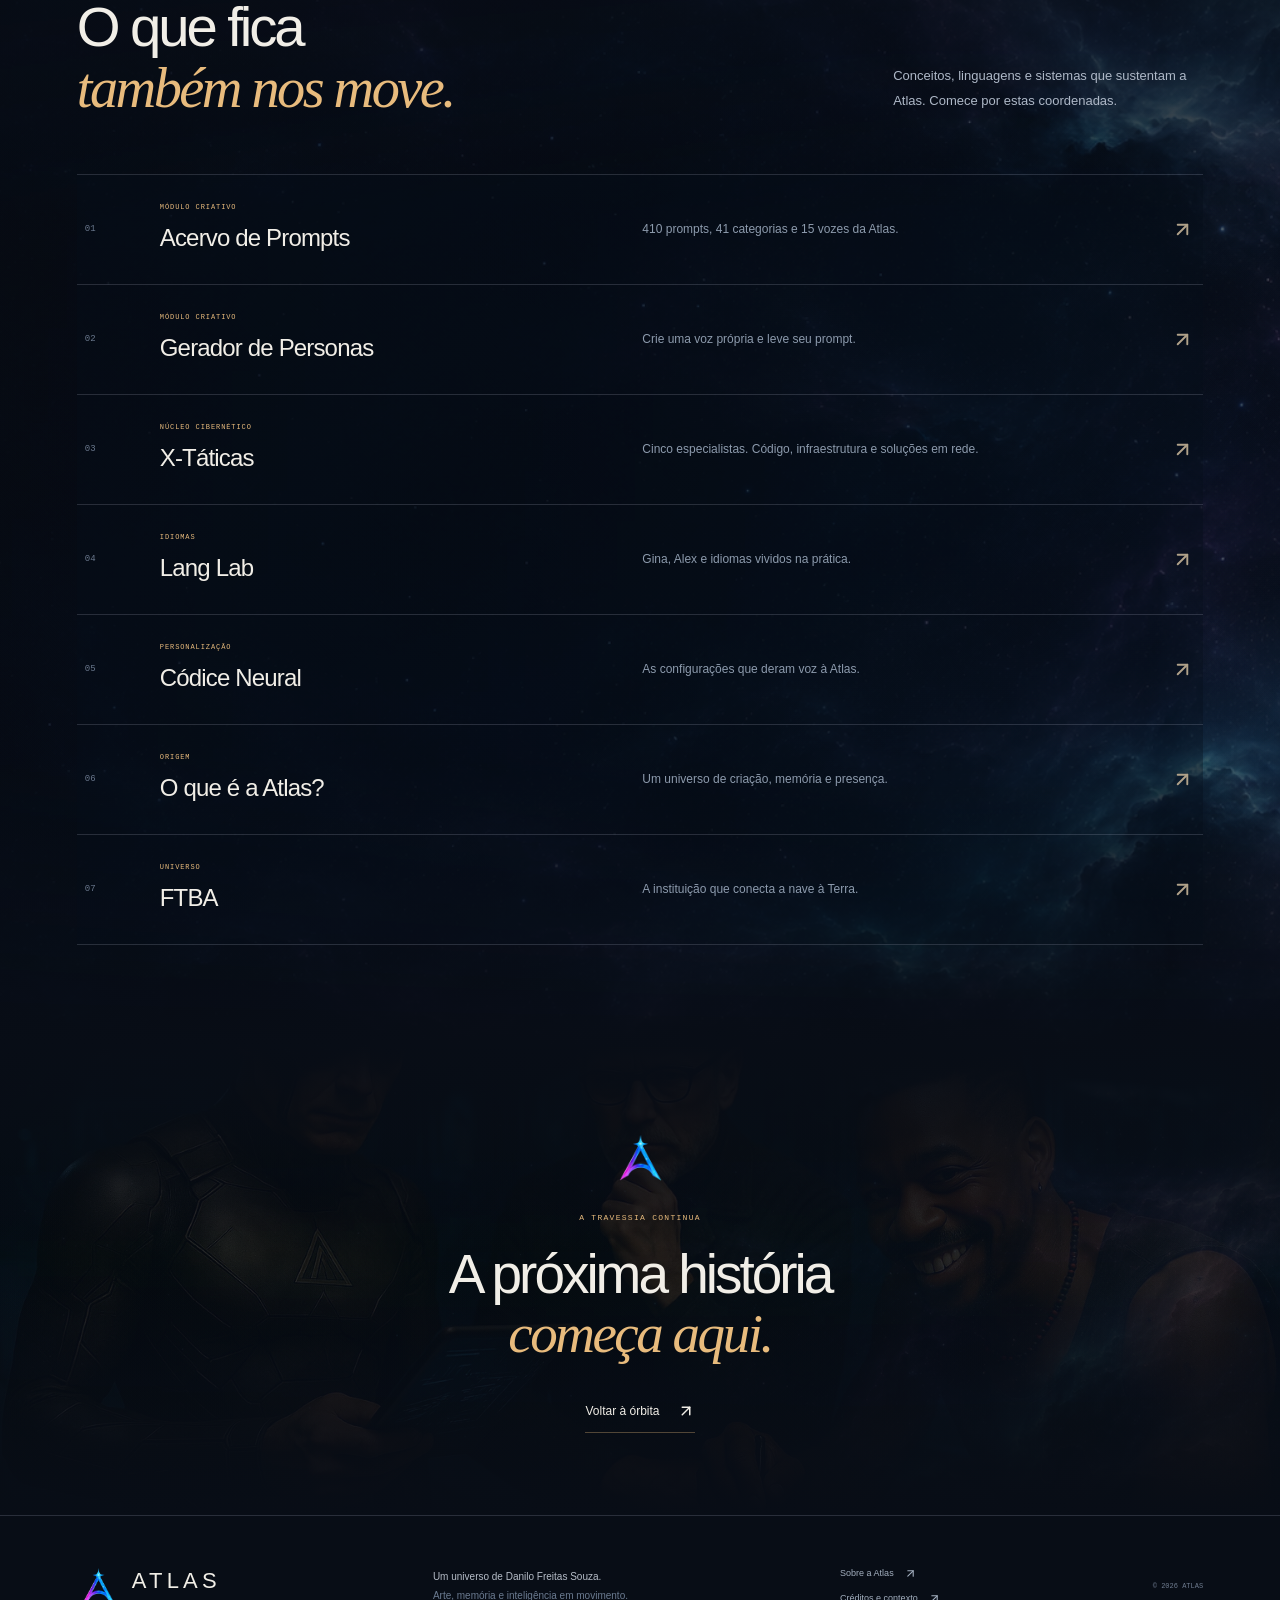
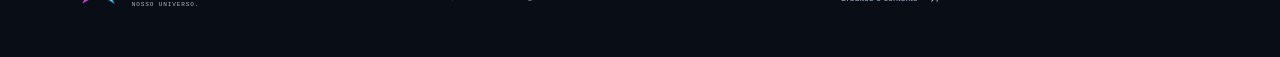
==== commit d84562c3: "Publica menu dos modulos criativos e arquivo simplificado" ====
--- a/index.html
+++ b/index.html
@@ -1,19 +1,18 @@
-<!doctype html><html lang="pt-BR"><head><meta charset="UTF-8"><meta name="viewport" content="width=device-width,initial-scale=1"><meta name="description" content="Atlas: memória, presença e criação. Um universo de Danilo Freitas Souza."><link rel="icon" href="./favicon.svg"><title>ATLAS — Nosso universo</title>  <script type="module" crossorigin src="./assets/home-CoPxzknk.js"></script>
-  <link rel="modulepreload" crossorigin href="./assets/motion-pBfNLsJo.js">
-  <link rel="modulepreload" crossorigin href="./assets/x-Bj5Mmdhm.js">
-  <link rel="modulepreload" crossorigin href="./assets/download-CjUoHst6.js">
-  <link rel="modulepreload" crossorigin href="./assets/persona-dossier-DswwAU3l.js">
-  <link rel="modulepreload" crossorigin href="./assets/ftba-SZw-Tpmz.js">
-  <link rel="modulepreload" crossorigin href="./assets/arrow-down-BBl3pw7c.js">
-  <link rel="modulepreload" crossorigin href="./assets/sun-BRt_JM3Z.js">
-  <link rel="modulepreload" crossorigin href="./assets/arrow-up-right-BodA9cdR.js">
-  <link rel="modulepreload" crossorigin href="./assets/brain-circuit-9qsIaYdQ.js">
-  <link rel="modulepreload" crossorigin href="./assets/copy-B76Q9ZXq.js">
-  <link rel="modulepreload" crossorigin href="./assets/code-xml-DSwd6G7A.js">
-  <link rel="modulepreload" crossorigin href="./assets/map-pin-DUeSZMy2.js">
-  <link rel="modulepreload" crossorigin href="./assets/radio-C4RKLwbM.js">
-  <link rel="modulepreload" crossorigin href="./assets/sparkles-CLfj0PbV.js">
-  <link rel="stylesheet" crossorigin href="./assets/motion-Dp2Mxv98.css">
+<!doctype html><html lang="pt-BR"><head><meta charset="UTF-8"><meta name="viewport" content="width=device-width,initial-scale=1"><meta name="description" content="Atlas: memória, presença e criação. Um universo de Danilo Freitas Souza."><link rel="icon" href="./favicon.svg"><title>ATLAS — Nosso universo</title>  <script type="module" crossorigin src="./assets/home-BVsIAx91.js"></script>
+  <link rel="modulepreload" crossorigin href="./assets/motion-BocnttTn.js">
+  <link rel="modulepreload" crossorigin href="./assets/x-BUao-B5i.js">
+  <link rel="modulepreload" crossorigin href="./assets/download-BU3vUQvk.js">
+  <link rel="modulepreload" crossorigin href="./assets/persona-dossier-Bm0Pnc92.js">
+  <link rel="modulepreload" crossorigin href="./assets/ftba-BbunIrsf.js">
+  <link rel="modulepreload" crossorigin href="./assets/arrow-down-DIGw7Z2a.js">
+  <link rel="modulepreload" crossorigin href="./assets/sun-Du7MG3MP.js">
+  <link rel="modulepreload" crossorigin href="./assets/arrow-up-right-Dbf4LuiH.js">
+  <link rel="modulepreload" crossorigin href="./assets/brain-circuit-BIvOtWav.js">
+  <link rel="modulepreload" crossorigin href="./assets/copy-uj_1lxi_.js">
+  <link rel="modulepreload" crossorigin href="./assets/code-xml-nZed5394.js">
+  <link rel="modulepreload" crossorigin href="./assets/map-pin-B4BpvaMU.js">
+  <link rel="modulepreload" crossorigin href="./assets/radio-CPmr7Xjn.js">
+  <link rel="stylesheet" crossorigin href="./assets/motion-5Sv4G85w.css">
   <link rel="stylesheet" crossorigin href="./assets/ftba-Ch2gB6g-.css">
   <link rel="stylesheet" crossorigin href="./assets/home-DMtPWuJC.css">
 </head><body><div id="root"></div></body></html>
